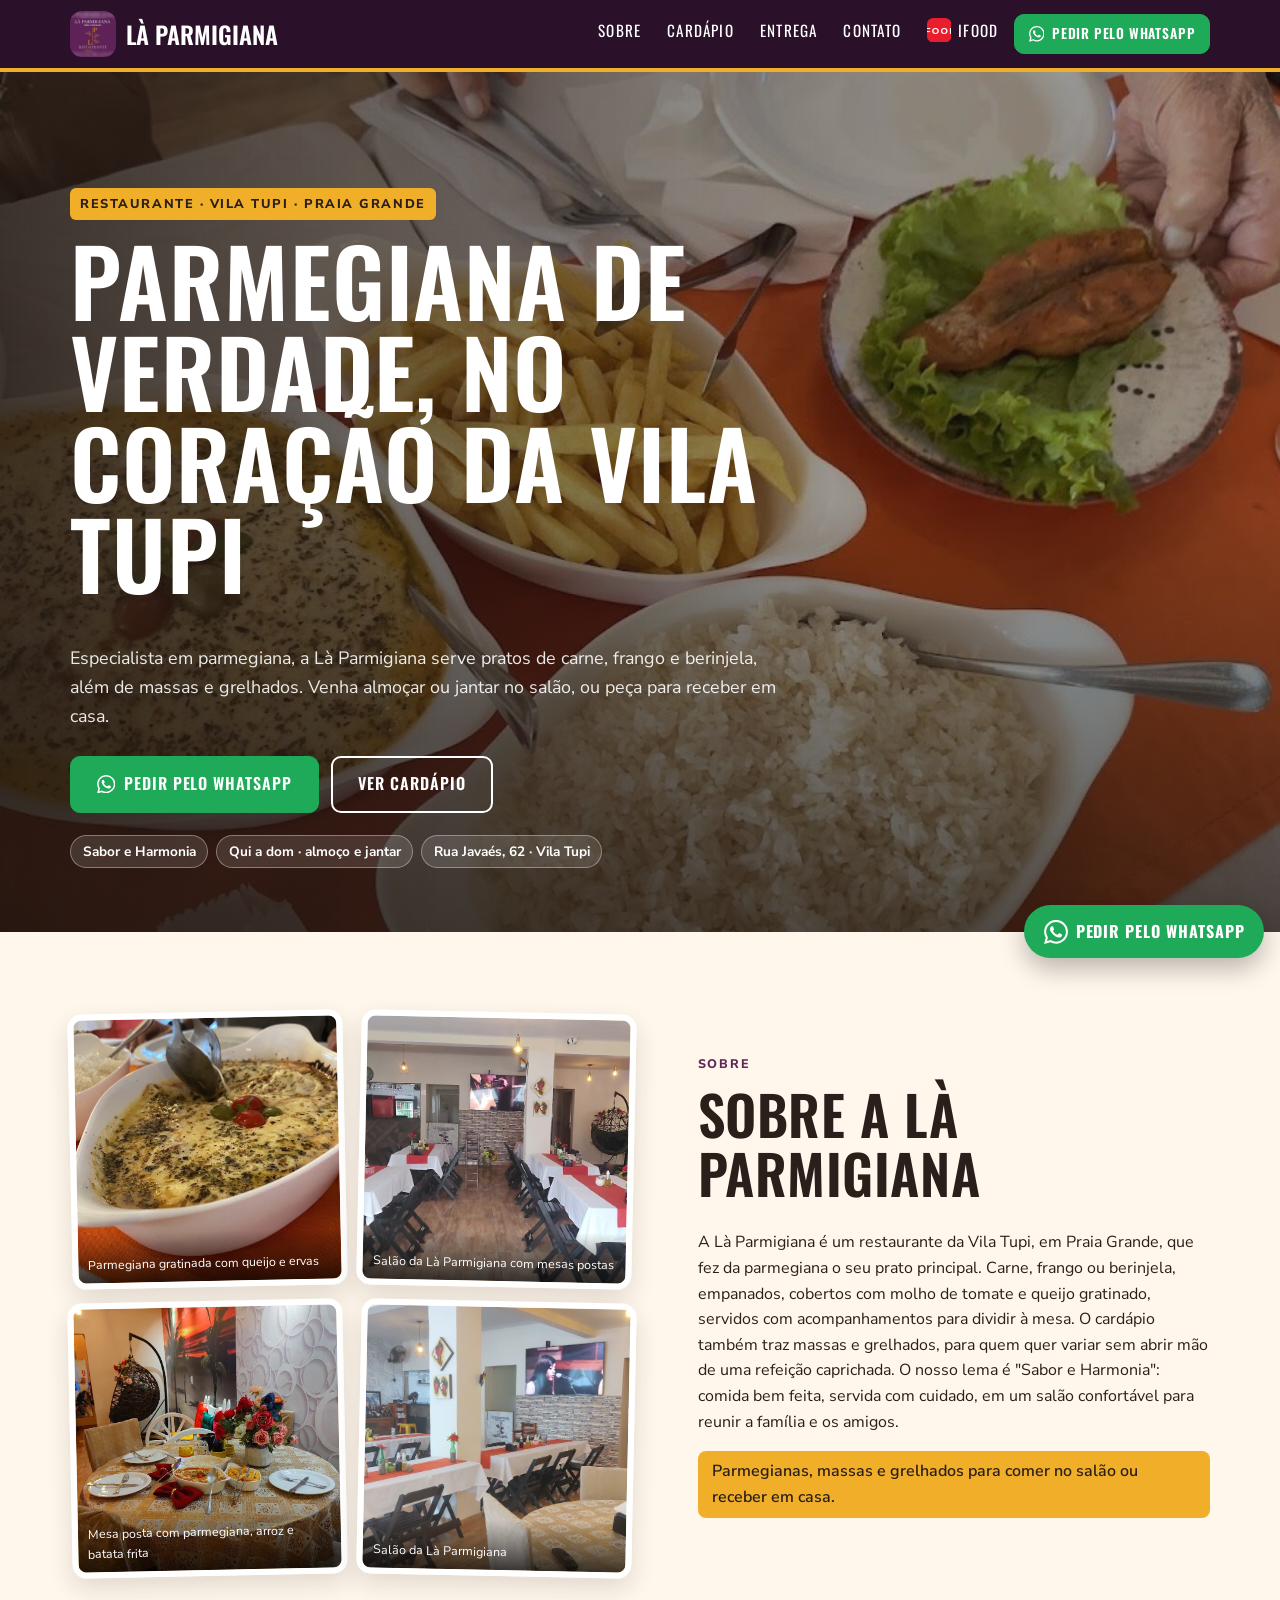
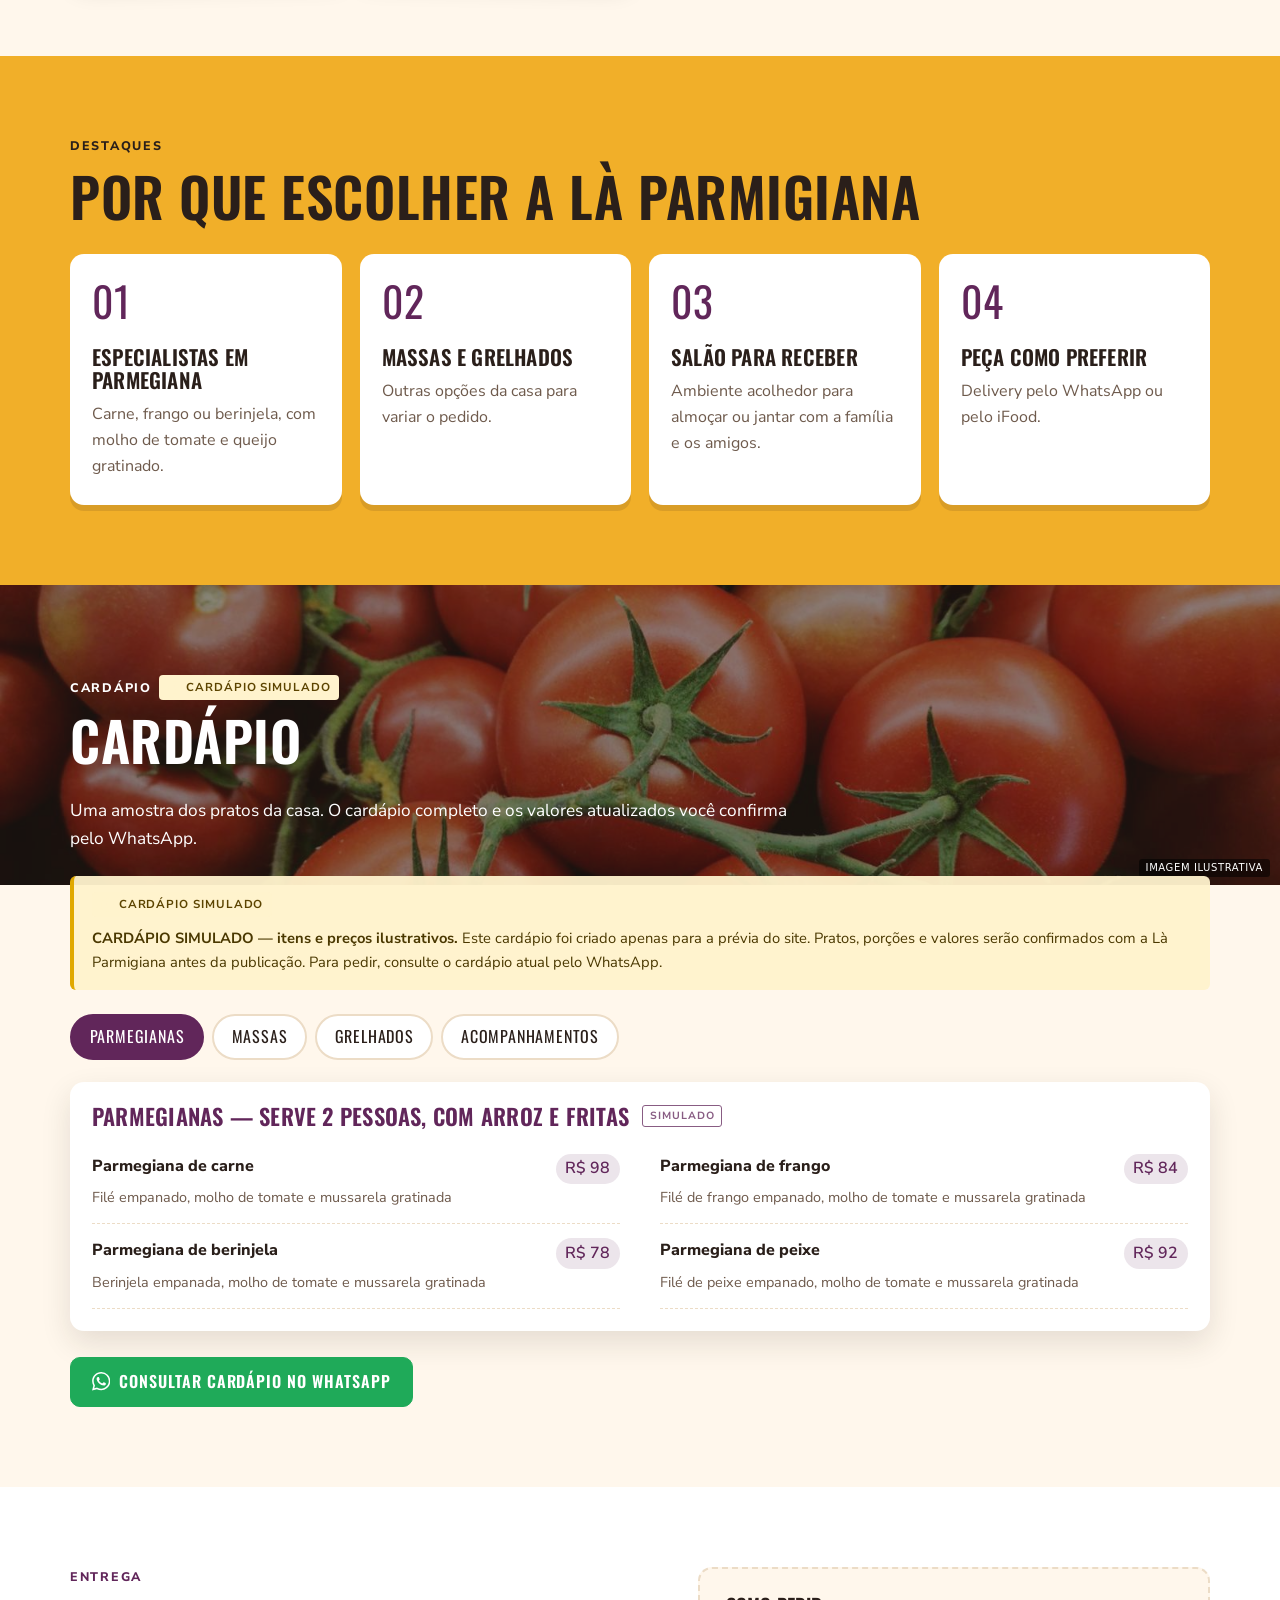
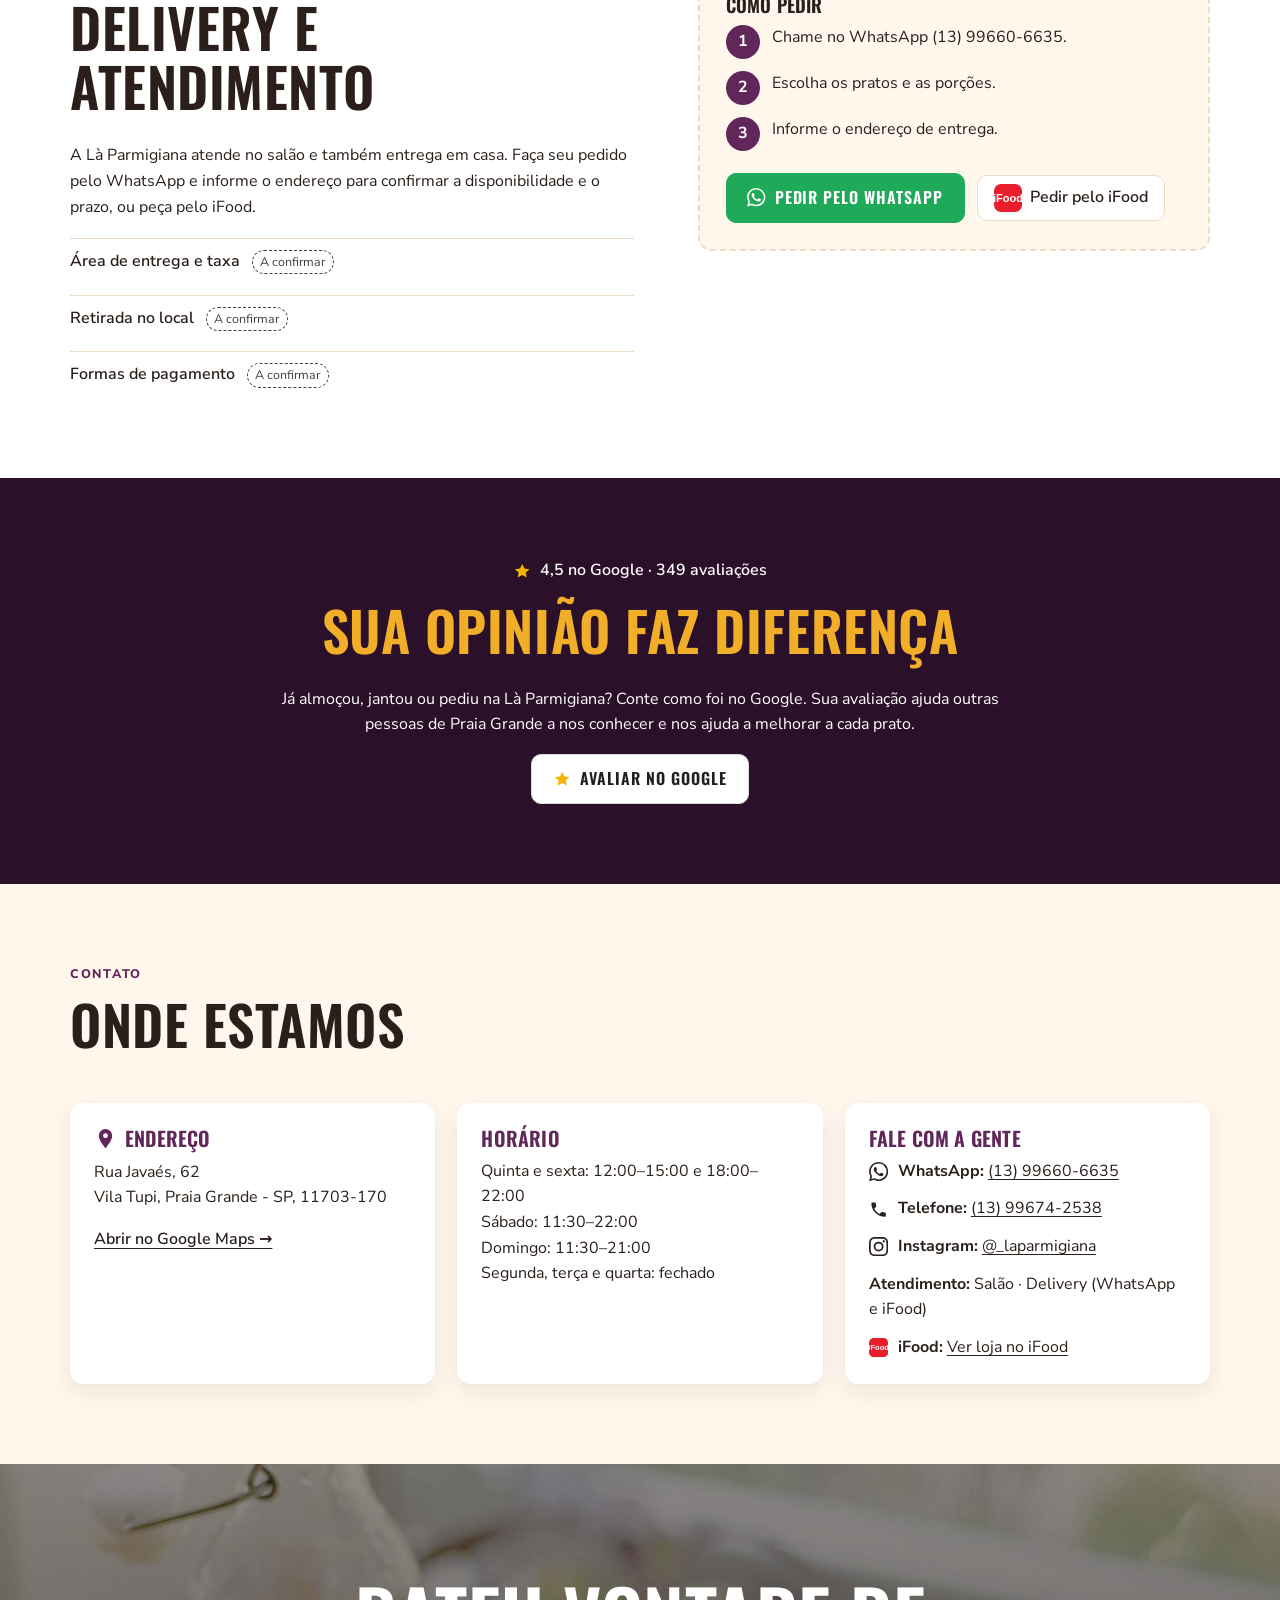
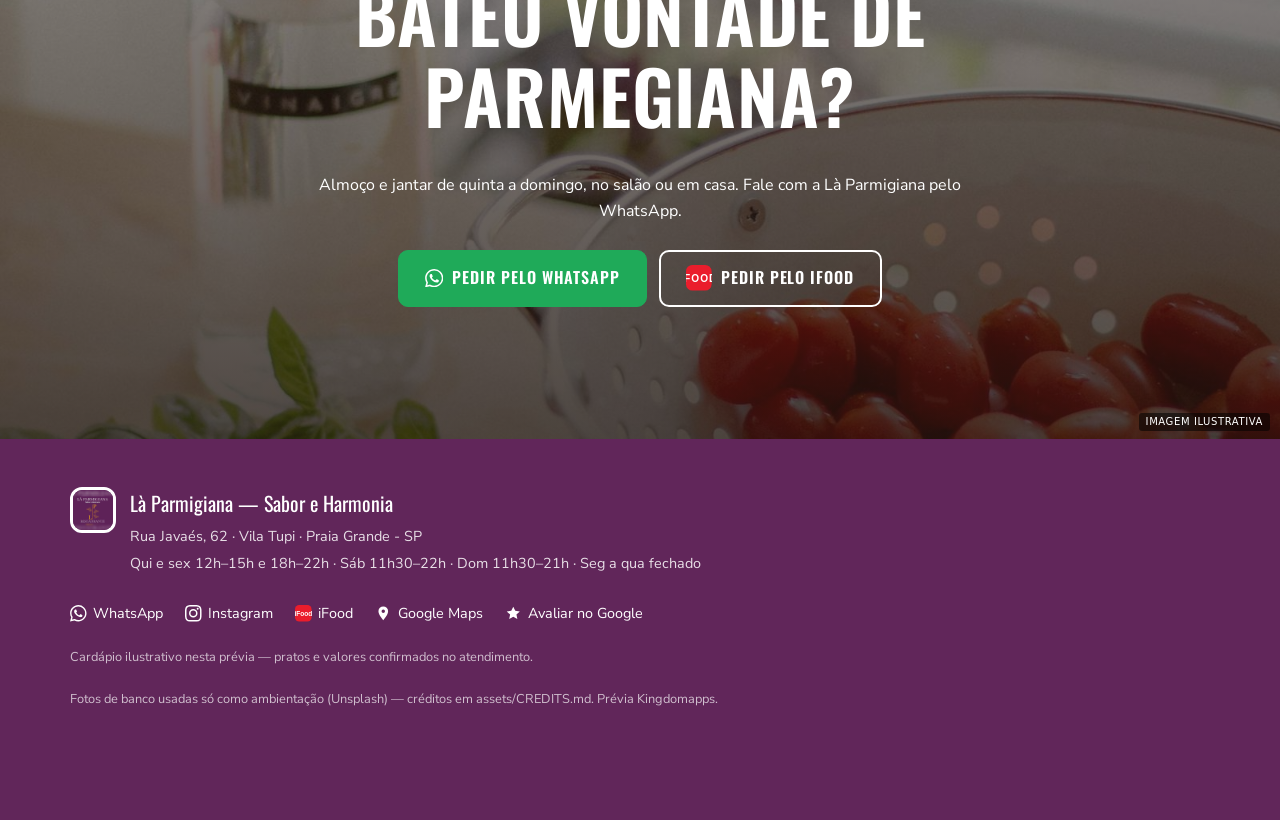
==== v2/index.html @ 7c885aa9 "publish: Là Parmigiana — base institucional + 2 skins (copy.md)" ====
<!DOCTYPE html>
<html lang="pt-BR">
<head>
<meta charset="UTF-8" />
<meta name="viewport" content="width=device-width, initial-scale=1" />
<meta name="robots" content="noindex, nofollow" />
<title>Là Parmigiana | Restaurante de parmegiana na Vila Tupi, Praia Grande</title>
<meta name="description" content="Parmegiana de carne, frango e berinjela, massas e grelhados na Vila Tupi, Praia Grande - SP. Almoço e jantar de quinta a domingo. Peça pelo WhatsApp ou pelo iFood." />
<meta name="theme-color" content="#2a1028" />
<link rel="preconnect" href="https://fonts.googleapis.com" />
<link rel="preconnect" href="https://fonts.gstatic.com" crossorigin />
<link rel="stylesheet" href="https://fonts.googleapis.com/css2?family=Oswald:wght@500;600;700&family=Nunito+Sans:wght@400;600;700&display=swap" />
<link rel="stylesheet" href="../assets/base.css" />
<link rel="stylesheet" href="../assets/skin-c.css" />
<style>:root{--brand:#61265a;--brand2:#f1af29;--brand-ink:#2a1028}</style>
</head>
<body class="skin-c" data-hours='{"0": [[11.5, 21]], "1": [], "2": [], "3": [], "4": [[12, 15], [18, 22]], "5": [[12, 15], [18, 22]], "6": [[11.5, 22]]}' data-hours-unknown='[]'>
<!-- Kingdomapps · base institucional única · skin C (Trattoria calorosa) · copy: copy.md -->
<a class="skip" href="#conteudo">Pular para o conteúdo</a>
<header class="site-header" id="header">
  <div class="wrap header-inner">
    <a class="brand" href="#topo" aria-label="Là Parmigiana — início"><img class="brand-logo" src="../assets/img/logo.jpg" width="400" height="400" alt="Logotipo Là Parmigiana — Sabor e Harmonia — Restaurante" /><span class="brand-word">Là Parmigiana</span></a>
    <nav class="site-nav" id="site-nav" aria-label="Principal">
      <ul><li><a href="#sobre">Sobre</a></li><li><a href="#cardapio">Cardápio</a></li><li><a href="#entrega">Entrega</a></li><li><a href="#contato">Contato</a></li><li class="nav-ifood"><a href="https://www.ifood.com.br/delivery/praia-grande-sp/pizzas-la-parmigiana-tupi/13f870c8-bf03-4b80-8f69-2a6ee571658e" target="_blank" rel="noopener"><svg viewBox="0 0 24 24" aria-hidden="true" focusable="false"><rect width="24" height="24" rx="6" fill="#ea1d2c"/><text x="12" y="15.6" text-anchor="middle" font-family="Arial,Helvetica,sans-serif" font-weight="700" font-size="9.5" fill="#fff">iFood</text></svg><span>iFood</span></a></li></ul>
    </nav>
    <a class="btn btn-wa btn-sm header-cta" href="https://wa.me/5513996606635?text=Ol%C3%A1%21%20Vim%20pelo%20site%20e%20gostaria%20de%20fazer%20um%20pedido." target="_blank" rel="noopener"><svg viewBox="0 0 24 24" aria-hidden="true" focusable="false"><path fill="currentColor" d="M17.47 14.38c-.3-.15-1.76-.87-2.03-.97-.27-.1-.47-.15-.67.15-.2.3-.77.97-.94 1.16-.17.2-.35.22-.64.07-.3-.15-1.26-.46-2.39-1.47-.88-.79-1.48-1.76-1.65-2.06-.17-.3-.02-.46.13-.6.13-.14.3-.35.45-.52.15-.17.2-.3.3-.5.1-.2.05-.37-.03-.52-.07-.15-.67-1.61-.92-2.2-.24-.58-.49-.5-.67-.51h-.57c-.2 0-.52.07-.8.37-.27.3-1.04 1.02-1.04 2.48s1.07 2.88 1.21 3.07c.15.2 2.1 3.2 5.08 4.49.71.31 1.26.49 1.7.63.71.22 1.36.19 1.87.12.57-.09 1.76-.72 2-1.41.25-.7.25-1.29.18-1.41-.08-.13-.27-.2-.57-.35zM12.05 21.78a9.87 9.87 0 0 1-5.03-1.38l-.36-.21-3.74.98 1-3.65-.24-.37a9.86 9.86 0 0 1-1.51-5.26c0-5.45 4.44-9.88 9.89-9.88 2.64 0 5.12 1.03 6.99 2.9a9.83 9.83 0 0 1 2.89 6.99c0 5.45-4.44 9.88-9.89 9.88zm8.41-18.3A11.82 11.82 0 0 0 12.05 0C5.5 0 .16 5.34.16 11.89c0 2.1.55 4.14 1.59 5.95L.06 24l6.3-1.65a11.88 11.88 0 0 0 5.69 1.45c6.55 0 11.89-5.34 11.89-11.89 0-3.18-1.24-6.17-3.48-8.41z"/></svg><span>Pedir pelo WhatsApp</span></a>
    <button class="nav-toggle" type="button" aria-expanded="false" aria-controls="site-nav"><span class="sr-only">Abrir menu</span><span class="bars" aria-hidden="true"></span></button>
  </div>
</header>
<main id="conteudo">
<section class="hero" id="topo" aria-labelledby="hero-title">
  <figure class="hero-media"><img src="../assets/img/fotos-foto-3.jpg" width="1200" height="675" alt="Parmegiana gratinada servida com arroz, fritas e peixe grelhado" fetchpriority="high" /></figure>
  <div class="wrap hero-inner">
    <div class="hero-copy">
      <p class="eyebrow">Restaurante · Vila Tupi · Praia Grande</p>
      <h1 id="hero-title">Parmegiana de verdade, no coração da Vila Tupi</h1>
      <p class="lead">Especialista em parmegiana, a Là Parmigiana serve pratos de carne, frango e berinjela, além de massas e grelhados. Venha almoçar ou jantar no salão, ou peça para receber em casa.</p>
      <p class="open-badge" data-open-badge hidden></p>
      <div class="hero-ctas">
        <a class="btn btn-wa btn-lg" href="https://wa.me/5513996606635?text=Ol%C3%A1%21%20Vim%20pelo%20site%20e%20gostaria%20de%20fazer%20um%20pedido." target="_blank" rel="noopener"><svg viewBox="0 0 24 24" aria-hidden="true" focusable="false"><path fill="currentColor" d="M17.47 14.38c-.3-.15-1.76-.87-2.03-.97-.27-.1-.47-.15-.67.15-.2.3-.77.97-.94 1.16-.17.2-.35.22-.64.07-.3-.15-1.26-.46-2.39-1.47-.88-.79-1.48-1.76-1.65-2.06-.17-.3-.02-.46.13-.6.13-.14.3-.35.45-.52.15-.17.2-.3.3-.5.1-.2.05-.37-.03-.52-.07-.15-.67-1.61-.92-2.2-.24-.58-.49-.5-.67-.51h-.57c-.2 0-.52.07-.8.37-.27.3-1.04 1.02-1.04 2.48s1.07 2.88 1.21 3.07c.15.2 2.1 3.2 5.08 4.49.71.31 1.26.49 1.7.63.71.22 1.36.19 1.87.12.57-.09 1.76-.72 2-1.41.25-.7.25-1.29.18-1.41-.08-.13-.27-.2-.57-.35zM12.05 21.78a9.87 9.87 0 0 1-5.03-1.38l-.36-.21-3.74.98 1-3.65-.24-.37a9.86 9.86 0 0 1-1.51-5.26c0-5.45 4.44-9.88 9.89-9.88 2.64 0 5.12 1.03 6.99 2.9a9.83 9.83 0 0 1 2.89 6.99c0 5.45-4.44 9.88-9.89 9.88zm8.41-18.3A11.82 11.82 0 0 0 12.05 0C5.5 0 .16 5.34.16 11.89c0 2.1.55 4.14 1.59 5.95L.06 24l6.3-1.65a11.88 11.88 0 0 0 5.69 1.45c6.55 0 11.89-5.34 11.89-11.89 0-3.18-1.24-6.17-3.48-8.41z"/></svg><span>Pedir pelo WhatsApp</span></a>
        <a class="btn btn-ghost btn-lg" href="#cardapio">Ver cardápio</a>
      </div>
      <ul class="chips"><li>Sabor e Harmonia</li><li>Qui a dom · almoço e jantar</li><li>Rua Javaés, 62 · Vila Tupi</li></ul>
    </div>
  </div>
</section>
<section class="sec sobre" id="sobre" aria-labelledby="sobre-title">
  <div class="wrap sobre-grid">
    <div class="sobre-copy">
      <p class="kicker">Sobre</p>
      <h2 id="sobre-title">Sobre a Là Parmigiana</h2>
      <p>A Là Parmigiana é um restaurante da Vila Tupi, em Praia Grande, que fez da parmegiana o seu prato principal. Carne, frango ou berinjela, empanados, cobertos com molho de tomate e queijo gratinado, servidos com acompanhamentos para dividir à mesa. O cardápio também traz massas e grelhados, para quem quer variar sem abrir mão de uma refeição caprichada. O nosso lema é &quot;Sabor e Harmonia&quot;: comida bem feita, servida com cuidado, em um salão confortável para reunir a família e os amigos.</p>
      <p class="apoio">Parmegianas, massas e grelhados para comer no salão ou receber em casa.</p>
    </div>
    <div class="gallery" aria-label="Fotos de Là Parmigiana"><figure class="g-item g-1"><img src="../assets/img/fotos-foto-4.jpg" width="900" height="1200" alt="Parmegiana gratinada com queijo e ervas" loading="lazy" decoding="async" /><figcaption>Parmegiana gratinada com queijo e ervas</figcaption></figure><figure class="g-item g-2"><img src="../assets/img/fotos-foto-1.jpg" width="1200" height="675" alt="Salão da Là Parmigiana com mesas postas" loading="lazy" decoding="async" /><figcaption>Salão da Là Parmigiana com mesas postas</figcaption></figure><figure class="g-item g-3"><img src="../assets/img/fotos-foto-2.jpg" width="901" height="1200" alt="Mesa posta com parmegiana, arroz e batata frita" loading="lazy" decoding="async" /><figcaption>Mesa posta com parmegiana, arroz e batata frita</figcaption></figure><figure class="g-item g-4"><img src="../assets/img/fotos-foto-5.jpg" width="1200" height="675" alt="Salão da Là Parmigiana" loading="lazy" decoding="async" /><figcaption>Salão da Là Parmigiana</figcaption></figure></div>
  </div>
</section>
<section class="sec destaques" id="destaques" aria-labelledby="dest-title">
  <div class="wrap">
    <p class="kicker">Destaques</p>
    <h2 id="dest-title">Por que escolher a Là Parmigiana</h2>
    <ul class="feats"><li class="feat"><span class="feat-n" aria-hidden="true">01</span><h3>Especialistas em parmegiana</h3><p>Carne, frango ou berinjela, com molho de tomate e queijo gratinado.</p></li><li class="feat"><span class="feat-n" aria-hidden="true">02</span><h3>Massas e grelhados</h3><p>Outras opções da casa para variar o pedido.</p></li><li class="feat"><span class="feat-n" aria-hidden="true">03</span><h3>Salão para receber</h3><p>Ambiente acolhedor para almoçar ou jantar com a família e os amigos.</p></li><li class="feat"><span class="feat-n" aria-hidden="true">04</span><h3>Peça como preferir</h3><p>Delivery pelo WhatsApp ou pelo iFood.</p></li></ul>
  </div>
</section>
<section class="sec cardapio" id="cardapio" aria-labelledby="menu-title">
  <div class="amb amb-menu" style="--amb:url('../assets/img/ambiente-tomatoes-wood.jpg')" aria-hidden="true"><span class="amb-tag">Imagem ilustrativa</span></div>
  <div class="wrap">
    <div class="menu-head">
      <p class="kicker">Cardápio <span class="sim-badge">Cardápio simulado</span></p>
      <h2 id="menu-title">Cardápio</h2>
      <p class="lead">Uma amostra dos pratos da casa. O cardápio completo e os valores atualizados você confirma pelo WhatsApp.</p>
    </div>
    <div class="sim-notice" role="note"><span class="sim-badge">Cardápio simulado</span><p><strong>CARDÁPIO SIMULADO — itens e preços ilustrativos.</strong> Este cardápio foi criado apenas para a prévia do site. Pratos, porções e valores serão confirmados com a Là Parmigiana antes da publicação. Para pedir, consulte o cardápio atual pelo WhatsApp.</p></div>
    <div class="menu-tabs" role="tablist" aria-label="Categorias do cardápio"><button type="button" role="tab" id="tab-0" aria-controls="menu-0" aria-selected="true">Parmegianas</button><button type="button" role="tab" id="tab-1" aria-controls="menu-1" aria-selected="false" tabindex="-1">Massas</button><button type="button" role="tab" id="tab-2" aria-controls="menu-2" aria-selected="false" tabindex="-1">Grelhados</button><button type="button" role="tab" id="tab-3" aria-controls="menu-3" aria-selected="false" tabindex="-1">Acompanhamentos</button></div>
    <div class="menu-panel" role="tabpanel" id="menu-0" aria-labelledby="tab-0" tabindex="0"><h3 class="menu-cat">Parmegianas — serve 2 pessoas, com arroz e fritas <span class="sim-tag">Simulado</span></h3><ul class="menu-list"><li class="mi"><span class="mi-name">Parmegiana de carne</span><span class="mi-desc">Filé empanado, molho de tomate e mussarela gratinada</span><span class="mi-price">R$ 98</span></li><li class="mi"><span class="mi-name">Parmegiana de frango</span><span class="mi-desc">Filé de frango empanado, molho de tomate e mussarela gratinada</span><span class="mi-price">R$ 84</span></li><li class="mi"><span class="mi-name">Parmegiana de berinjela</span><span class="mi-desc">Berinjela empanada, molho de tomate e mussarela gratinada</span><span class="mi-price">R$ 78</span></li><li class="mi"><span class="mi-name">Parmegiana de peixe</span><span class="mi-desc">Filé de peixe empanado, molho de tomate e mussarela gratinada</span><span class="mi-price">R$ 92</span></li></ul></div><div class="menu-panel" role="tabpanel" id="menu-1" aria-labelledby="tab-1" tabindex="0" hidden><h3 class="menu-cat">Massas <span class="sim-tag">Simulado</span></h3><ul class="menu-list"><li class="mi"><span class="mi-name">Espaguete ao sugo</span><span class="mi-desc">Molho de tomate artesanal e manjericão</span><span class="mi-price">R$ 42</span></li><li class="mi"><span class="mi-name">Fettuccine à bolonhesa</span><span class="mi-desc">Molho de carne moída e tomate</span><span class="mi-price">R$ 48</span></li><li class="mi"><span class="mi-name">Talharim ao molho branco</span><span class="mi-desc">Molho branco cremoso e parmesão</span><span class="mi-price">R$ 46</span></li></ul></div><div class="menu-panel" role="tabpanel" id="menu-2" aria-labelledby="tab-2" tabindex="0" hidden><h3 class="menu-cat">Grelhados — com arroz e fritas <span class="sim-tag">Simulado</span></h3><ul class="menu-list"><li class="mi"><span class="mi-name">Filé de frango grelhado</span><span class="mi-desc">Filé de frango temperado na chapa</span><span class="mi-price">R$ 45</span></li><li class="mi"><span class="mi-name">Bife grelhado</span><span class="mi-desc">Corte bovino grelhado, acebolado opcional</span><span class="mi-price">R$ 58</span></li><li class="mi"><span class="mi-name">Salmão grelhado</span><span class="mi-desc">Posta de salmão grelhada com salada</span><span class="mi-price">R$ 72</span></li></ul></div><div class="menu-panel" role="tabpanel" id="menu-3" aria-labelledby="tab-3" tabindex="0" hidden><h3 class="menu-cat">Acompanhamentos <span class="sim-tag">Simulado</span></h3><ul class="menu-list"><li class="mi"><span class="mi-name">Arroz branco</span><span class="mi-price">R$ 12</span></li><li class="mi"><span class="mi-name">Batata frita</span><span class="mi-price">R$ 22</span></li><li class="mi"><span class="mi-name">Salada verde</span><span class="mi-price">R$ 16</span></li></ul></div>
    <div class="menu-cta"><a class="btn btn-wa" href="https://wa.me/5513996606635?text=Ol%C3%A1%21%20Vim%20pelo%20site%20e%20gostaria%20de%20fazer%20um%20pedido." target="_blank" rel="noopener"><svg viewBox="0 0 24 24" aria-hidden="true" focusable="false"><path fill="currentColor" d="M17.47 14.38c-.3-.15-1.76-.87-2.03-.97-.27-.1-.47-.15-.67.15-.2.3-.77.97-.94 1.16-.17.2-.35.22-.64.07-.3-.15-1.26-.46-2.39-1.47-.88-.79-1.48-1.76-1.65-2.06-.17-.3-.02-.46.13-.6.13-.14.3-.35.45-.52.15-.17.2-.3.3-.5.1-.2.05-.37-.03-.52-.07-.15-.67-1.61-.92-2.2-.24-.58-.49-.5-.67-.51h-.57c-.2 0-.52.07-.8.37-.27.3-1.04 1.02-1.04 2.48s1.07 2.88 1.21 3.07c.15.2 2.1 3.2 5.08 4.49.71.31 1.26.49 1.7.63.71.22 1.36.19 1.87.12.57-.09 1.76-.72 2-1.41.25-.7.25-1.29.18-1.41-.08-.13-.27-.2-.57-.35zM12.05 21.78a9.87 9.87 0 0 1-5.03-1.38l-.36-.21-3.74.98 1-3.65-.24-.37a9.86 9.86 0 0 1-1.51-5.26c0-5.45 4.44-9.88 9.89-9.88 2.64 0 5.12 1.03 6.99 2.9a9.83 9.83 0 0 1 2.89 6.99c0 5.45-4.44 9.88-9.89 9.88zm8.41-18.3A11.82 11.82 0 0 0 12.05 0C5.5 0 .16 5.34.16 11.89c0 2.1.55 4.14 1.59 5.95L.06 24l6.3-1.65a11.88 11.88 0 0 0 5.69 1.45c6.55 0 11.89-5.34 11.89-11.89 0-3.18-1.24-6.17-3.48-8.41z"/></svg><span>Consultar cardápio no WhatsApp</span></a></div>
  </div>
</section>
<section class="sec entrega" id="entrega" aria-labelledby="ent-title">
  <div class="wrap entrega-grid">
    <div>
      <p class="kicker">Entrega</p>
      <h2 id="ent-title">Delivery e atendimento</h2>
      <p>A Là Parmigiana atende no salão e também entrega em casa. Faça seu pedido pelo WhatsApp e informe o endereço para confirmar a disponibilidade e o prazo, ou peça pelo iFood.</p>
      <dl class="kv"><div><dt>Área de entrega e taxa</dt><dd><span class="tbc">A confirmar</span></dd></div><div><dt>Retirada no local</dt><dd><span class="tbc">A confirmar</span></dd></div><div><dt>Formas de pagamento</dt><dd><span class="tbc">A confirmar</span></dd></div></dl>
    </div>
    <div class="steps-box">
      <h3>Como pedir</h3><ol class="steps"><li>Chame no WhatsApp (13) 99660-6635.</li><li>Escolha os pratos e as porções.</li><li>Informe o endereço de entrega.</li></ol>
      <div class="order-links"><a class="btn btn-wa" href="https://wa.me/5513996606635?text=Ol%C3%A1%21%20Vim%20pelo%20site%20e%20gostaria%20de%20fazer%20um%20pedido." target="_blank" rel="noopener"><svg viewBox="0 0 24 24" aria-hidden="true" focusable="false"><path fill="currentColor" d="M17.47 14.38c-.3-.15-1.76-.87-2.03-.97-.27-.1-.47-.15-.67.15-.2.3-.77.97-.94 1.16-.17.2-.35.22-.64.07-.3-.15-1.26-.46-2.39-1.47-.88-.79-1.48-1.76-1.65-2.06-.17-.3-.02-.46.13-.6.13-.14.3-.35.45-.52.15-.17.2-.3.3-.5.1-.2.05-.37-.03-.52-.07-.15-.67-1.61-.92-2.2-.24-.58-.49-.5-.67-.51h-.57c-.2 0-.52.07-.8.37-.27.3-1.04 1.02-1.04 2.48s1.07 2.88 1.21 3.07c.15.2 2.1 3.2 5.08 4.49.71.31 1.26.49 1.7.63.71.22 1.36.19 1.87.12.57-.09 1.76-.72 2-1.41.25-.7.25-1.29.18-1.41-.08-.13-.27-.2-.57-.35zM12.05 21.78a9.87 9.87 0 0 1-5.03-1.38l-.36-.21-3.74.98 1-3.65-.24-.37a9.86 9.86 0 0 1-1.51-5.26c0-5.45 4.44-9.88 9.89-9.88 2.64 0 5.12 1.03 6.99 2.9a9.83 9.83 0 0 1 2.89 6.99c0 5.45-4.44 9.88-9.89 9.88zm8.41-18.3A11.82 11.82 0 0 0 12.05 0C5.5 0 .16 5.34.16 11.89c0 2.1.55 4.14 1.59 5.95L.06 24l6.3-1.65a11.88 11.88 0 0 0 5.69 1.45c6.55 0 11.89-5.34 11.89-11.89 0-3.18-1.24-6.17-3.48-8.41z"/></svg><span>Pedir pelo WhatsApp</span></a><a class="app-link app-ifood" href="https://www.ifood.com.br/delivery/praia-grande-sp/pizzas-la-parmigiana-tupi/13f870c8-bf03-4b80-8f69-2a6ee571658e" target="_blank" rel="noopener"><svg viewBox="0 0 24 24" aria-hidden="true" focusable="false"><rect width="24" height="24" rx="6" fill="#ea1d2c"/><text x="12" y="15.6" text-anchor="middle" font-family="Arial,Helvetica,sans-serif" font-weight="700" font-size="9.5" fill="#fff">iFood</text></svg><span>Pedir pelo iFood</span></a></div>
    </div>
  </div>
</section>
<section class="sec avaliar review-band" id="avaliar" aria-labelledby="av-title">
  <div class="wrap avaliar-inner">
    <p class="selo"><svg viewBox="0 0 24 24" aria-hidden="true" focusable="false"><path fill="currentColor" d="M12 2.5l2.9 6 6.6.8-4.9 4.5 1.3 6.5L12 17.1l-5.9 3.2 1.3-6.5L2.5 9.3l6.6-.8z"/></svg><span>4,5 no Google · 349 avaliações</span></p>
    <h2 id="av-title">Sua opinião faz diferença</h2>
    <p>Já almoçou, jantou ou pediu na Là Parmigiana? Conte como foi no Google. Sua avaliação ajuda outras pessoas de Praia Grande a nos conhecer e nos ajuda a melhorar a cada prato.</p>
    <a class="btn btn-review" href="https://search.google.com/local/writereview?placeid=ChIJm2C9VnYfzpQR0P9cVbOLByU" target="_blank" rel="noopener"><svg viewBox="0 0 24 24" aria-hidden="true" focusable="false"><path fill="currentColor" d="M12 2.5l2.9 6 6.6.8-4.9 4.5 1.3 6.5L12 17.1l-5.9 3.2 1.3-6.5L2.5 9.3l6.6-.8z"/></svg><span>Avaliar no Google</span></a>
  </div>
</section>
<section class="sec contato" id="contato" aria-labelledby="ct-title">
  <div class="wrap contato-grid">
    <div class="ct-head">
      <p class="kicker">Contato</p>
      <h2 id="ct-title">Onde estamos</h2>
      
    </div>
    <div class="ct-card">
      <h3><svg viewBox="0 0 24 24" aria-hidden="true" focusable="false"><path fill="currentColor" d="M12 2a7 7 0 0 0-7 7c0 5.25 7 13 7 13s7-7.75 7-13a7 7 0 0 0-7-7zm0 9.5a2.5 2.5 0 1 1 0-5 2.5 2.5 0 0 1 0 5z"/></svg><span>Endereço</span></h3>
      <p>Rua Javaés, 62<br />Vila Tupi, Praia Grande - SP, 11703-170</p>
      <a class="text-link" href="https://www.google.com/maps/place/L%C3%A0+parmigiana/@-24.0190742,-46.4545942,17z/data=!4m7!3m6!1s0x94ce1f7656bd609b:0x25078bb3555cffd0!8m2!3d-24.0190742!4d-46.4545942!10e1!16s%2Fg%2F11pzk0gtj1?hl=pt-BR" target="_blank" rel="noopener">Abrir no Google Maps →</a>
    </div>
    <div class="ct-card">
      <h3>Horário</h3>
      <p>Quinta e sexta: 12:00–15:00 e 18:00–22:00<br />Sábado: 11:30–22:00<br />Domingo: 11:30–21:00<br />Segunda, terça e quarta: fechado</p>
      <p class="open-badge" data-open-badge hidden></p>
    </div>
    <div class="ct-card">
      <h3>Fale com a gente</h3>
      <ul class="ct-list"><li><svg viewBox="0 0 24 24" aria-hidden="true" focusable="false"><path fill="currentColor" d="M17.47 14.38c-.3-.15-1.76-.87-2.03-.97-.27-.1-.47-.15-.67.15-.2.3-.77.97-.94 1.16-.17.2-.35.22-.64.07-.3-.15-1.26-.46-2.39-1.47-.88-.79-1.48-1.76-1.65-2.06-.17-.3-.02-.46.13-.6.13-.14.3-.35.45-.52.15-.17.2-.3.3-.5.1-.2.05-.37-.03-.52-.07-.15-.67-1.61-.92-2.2-.24-.58-.49-.5-.67-.51h-.57c-.2 0-.52.07-.8.37-.27.3-1.04 1.02-1.04 2.48s1.07 2.88 1.21 3.07c.15.2 2.1 3.2 5.08 4.49.71.31 1.26.49 1.7.63.71.22 1.36.19 1.87.12.57-.09 1.76-.72 2-1.41.25-.7.25-1.29.18-1.41-.08-.13-.27-.2-.57-.35zM12.05 21.78a9.87 9.87 0 0 1-5.03-1.38l-.36-.21-3.74.98 1-3.65-.24-.37a9.86 9.86 0 0 1-1.51-5.26c0-5.45 4.44-9.88 9.89-9.88 2.64 0 5.12 1.03 6.99 2.9a9.83 9.83 0 0 1 2.89 6.99c0 5.45-4.44 9.88-9.89 9.88zm8.41-18.3A11.82 11.82 0 0 0 12.05 0C5.5 0 .16 5.34.16 11.89c0 2.1.55 4.14 1.59 5.95L.06 24l6.3-1.65a11.88 11.88 0 0 0 5.69 1.45c6.55 0 11.89-5.34 11.89-11.89 0-3.18-1.24-6.17-3.48-8.41z"/></svg><span><strong>WhatsApp:</strong> <a href="https://wa.me/5513996606635?text=Ol%C3%A1%21%20Vim%20pelo%20site%20e%20gostaria%20de%20fazer%20um%20pedido." target="_blank" rel="noopener">(13) 99660-6635</a></span></li><li><svg viewBox="0 0 24 24" aria-hidden="true" focusable="false"><path fill="currentColor" d="M6.6 10.8a15.1 15.1 0 0 0 6.6 6.6l2.2-2.2a1 1 0 0 1 1-.25 11.4 11.4 0 0 0 3.6.57 1 1 0 0 1 1 1V20a1 1 0 0 1-1 1A17 17 0 0 1 3 4a1 1 0 0 1 1-1h3.5a1 1 0 0 1 1 1c0 1.25.2 2.45.57 3.57a1 1 0 0 1-.25 1z"/></svg><span><strong>Telefone:</strong> <a href="tel:+5513996742538">(13) 99674-2538</a></span></li><li><svg viewBox="0 0 24 24" aria-hidden="true" focusable="false"><path fill="currentColor" d="M12 2.2c3.2 0 3.58.01 4.85.07 3.25.15 4.77 1.69 4.92 4.92.06 1.27.07 1.65.07 4.85s-.01 3.58-.07 4.85c-.15 3.23-1.66 4.77-4.92 4.92-1.27.06-1.65.07-4.85.07s-3.58-.01-4.85-.07c-3.26-.15-4.77-1.7-4.92-4.92C2.17 15.58 2.16 15.2 2.16 12s.01-3.58.07-4.85C2.38 3.92 3.9 2.38 7.15 2.23 8.42 2.17 8.8 2.16 12 2.16zM12 0C8.74 0 8.33.01 7.05.07 2.7.27.27 2.69.07 7.05.01 8.33 0 8.74 0 12s.01 3.67.07 4.95c.2 4.36 2.62 6.78 6.98 6.98C8.33 23.99 8.74 24 12 24s3.67-.01 4.95-.07c4.35-.2 6.78-2.62 6.98-6.98.06-1.28.07-1.69.07-4.95s-.01-3.67-.07-4.95c-.2-4.35-2.62-6.78-6.98-6.98C15.67.01 15.26 0 12 0zm0 5.84a6.16 6.16 0 1 0 0 12.32 6.16 6.16 0 0 0 0-12.32zM12 16a4 4 0 1 1 0-8 4 4 0 0 1 0 8zm6.4-11.85a1.44 1.44 0 1 0 0 2.88 1.44 1.44 0 0 0 0-2.88z"/></svg><span><strong>Instagram:</strong> <a href="https://instagram.com/_laparmigiana" target="_blank" rel="noopener">@_laparmigiana</a></span></li><li class="atend"><span><strong>Atendimento:</strong> Salão · Delivery (WhatsApp e iFood)</span></li><li><svg viewBox="0 0 24 24" aria-hidden="true" focusable="false"><rect width="24" height="24" rx="6" fill="#ea1d2c"/><text x="12" y="15.6" text-anchor="middle" font-family="Arial,Helvetica,sans-serif" font-weight="700" font-size="9.5" fill="#fff">iFood</text></svg><span><strong>iFood:</strong> <a href="https://www.ifood.com.br/delivery/praia-grande-sp/pizzas-la-parmigiana-tupi/13f870c8-bf03-4b80-8f69-2a6ee571658e" target="_blank" rel="noopener">Ver loja no iFood</a></span></li></ul>
    </div>
  </div>
</section>
<section class="sec cta-final cta-band" id="cta-final" aria-labelledby="cta-title">
  <div class="amb amb-cta" style="--amb:url('../assets/img/ambiente-tomatoes-strainer.jpg')" aria-hidden="true"><span class="amb-tag">Imagem ilustrativa</span></div>
  <div class="wrap cta-inner">
    <h2 id="cta-title">Bateu vontade de parmegiana?</h2>
    <p>Almoço e jantar de quinta a domingo, no salão ou em casa. Fale com a Là Parmigiana pelo WhatsApp.</p>
    <div class="hero-ctas"><a class="btn btn-wa btn-lg" href="https://wa.me/5513996606635?text=Ol%C3%A1%21%20Vim%20pelo%20site%20e%20gostaria%20de%20fazer%20um%20pedido." target="_blank" rel="noopener"><svg viewBox="0 0 24 24" aria-hidden="true" focusable="false"><path fill="currentColor" d="M17.47 14.38c-.3-.15-1.76-.87-2.03-.97-.27-.1-.47-.15-.67.15-.2.3-.77.97-.94 1.16-.17.2-.35.22-.64.07-.3-.15-1.26-.46-2.39-1.47-.88-.79-1.48-1.76-1.65-2.06-.17-.3-.02-.46.13-.6.13-.14.3-.35.45-.52.15-.17.2-.3.3-.5.1-.2.05-.37-.03-.52-.07-.15-.67-1.61-.92-2.2-.24-.58-.49-.5-.67-.51h-.57c-.2 0-.52.07-.8.37-.27.3-1.04 1.02-1.04 2.48s1.07 2.88 1.21 3.07c.15.2 2.1 3.2 5.08 4.49.71.31 1.26.49 1.7.63.71.22 1.36.19 1.87.12.57-.09 1.76-.72 2-1.41.25-.7.25-1.29.18-1.41-.08-.13-.27-.2-.57-.35zM12.05 21.78a9.87 9.87 0 0 1-5.03-1.38l-.36-.21-3.74.98 1-3.65-.24-.37a9.86 9.86 0 0 1-1.51-5.26c0-5.45 4.44-9.88 9.89-9.88 2.64 0 5.12 1.03 6.99 2.9a9.83 9.83 0 0 1 2.89 6.99c0 5.45-4.44 9.88-9.89 9.88zm8.41-18.3A11.82 11.82 0 0 0 12.05 0C5.5 0 .16 5.34.16 11.89c0 2.1.55 4.14 1.59 5.95L.06 24l6.3-1.65a11.88 11.88 0 0 0 5.69 1.45c6.55 0 11.89-5.34 11.89-11.89 0-3.18-1.24-6.17-3.48-8.41z"/></svg><span>Pedir pelo WhatsApp</span></a><a class="btn btn-ghost btn-lg btn-ifood" href="https://www.ifood.com.br/delivery/praia-grande-sp/pizzas-la-parmigiana-tupi/13f870c8-bf03-4b80-8f69-2a6ee571658e" target="_blank" rel="noopener"><svg viewBox="0 0 24 24" aria-hidden="true" focusable="false"><rect width="24" height="24" rx="6" fill="#ea1d2c"/><text x="12" y="15.6" text-anchor="middle" font-family="Arial,Helvetica,sans-serif" font-weight="700" font-size="9.5" fill="#fff">iFood</text></svg><span>Pedir pelo iFood</span></a></div>
  </div>
</section>
</main>
<footer class="site-footer">
  <div class="wrap footer-inner">
    <div class="f-brand"><img class="brand-logo" src="../assets/img/logo.jpg" width="400" height="400" alt="Logotipo Là Parmigiana — Sabor e Harmonia — Restaurante" /><div><p class="f-name">Là Parmigiana — Sabor e Harmonia</p><p>Rua Javaés, 62 · Vila Tupi · Praia Grande - SP</p><p>Qui e sex 12h–15h e 18h–22h · Sáb 11h30–22h · Dom 11h30–21h · Seg a qua fechado</p></div></div>
    <nav class="f-links" aria-label="Links"><a href="https://wa.me/5513996606635?text=Ol%C3%A1%21%20Vim%20pelo%20site%20e%20gostaria%20de%20fazer%20um%20pedido." target="_blank" rel="noopener"><svg viewBox="0 0 24 24" aria-hidden="true" focusable="false"><path fill="currentColor" d="M17.47 14.38c-.3-.15-1.76-.87-2.03-.97-.27-.1-.47-.15-.67.15-.2.3-.77.97-.94 1.16-.17.2-.35.22-.64.07-.3-.15-1.26-.46-2.39-1.47-.88-.79-1.48-1.76-1.65-2.06-.17-.3-.02-.46.13-.6.13-.14.3-.35.45-.52.15-.17.2-.3.3-.5.1-.2.05-.37-.03-.52-.07-.15-.67-1.61-.92-2.2-.24-.58-.49-.5-.67-.51h-.57c-.2 0-.52.07-.8.37-.27.3-1.04 1.02-1.04 2.48s1.07 2.88 1.21 3.07c.15.2 2.1 3.2 5.08 4.49.71.31 1.26.49 1.7.63.71.22 1.36.19 1.87.12.57-.09 1.76-.72 2-1.41.25-.7.25-1.29.18-1.41-.08-.13-.27-.2-.57-.35zM12.05 21.78a9.87 9.87 0 0 1-5.03-1.38l-.36-.21-3.74.98 1-3.65-.24-.37a9.86 9.86 0 0 1-1.51-5.26c0-5.45 4.44-9.88 9.89-9.88 2.64 0 5.12 1.03 6.99 2.9a9.83 9.83 0 0 1 2.89 6.99c0 5.45-4.44 9.88-9.89 9.88zm8.41-18.3A11.82 11.82 0 0 0 12.05 0C5.5 0 .16 5.34.16 11.89c0 2.1.55 4.14 1.59 5.95L.06 24l6.3-1.65a11.88 11.88 0 0 0 5.69 1.45c6.55 0 11.89-5.34 11.89-11.89 0-3.18-1.24-6.17-3.48-8.41z"/></svg><span>WhatsApp</span></a><a href="https://instagram.com/_laparmigiana" target="_blank" rel="noopener"><svg viewBox="0 0 24 24" aria-hidden="true" focusable="false"><path fill="currentColor" d="M12 2.2c3.2 0 3.58.01 4.85.07 3.25.15 4.77 1.69 4.92 4.92.06 1.27.07 1.65.07 4.85s-.01 3.58-.07 4.85c-.15 3.23-1.66 4.77-4.92 4.92-1.27.06-1.65.07-4.85.07s-3.58-.01-4.85-.07c-3.26-.15-4.77-1.7-4.92-4.92C2.17 15.58 2.16 15.2 2.16 12s.01-3.58.07-4.85C2.38 3.92 3.9 2.38 7.15 2.23 8.42 2.17 8.8 2.16 12 2.16zM12 0C8.74 0 8.33.01 7.05.07 2.7.27.27 2.69.07 7.05.01 8.33 0 8.74 0 12s.01 3.67.07 4.95c.2 4.36 2.62 6.78 6.98 6.98C8.33 23.99 8.74 24 12 24s3.67-.01 4.95-.07c4.35-.2 6.78-2.62 6.98-6.98.06-1.28.07-1.69.07-4.95s-.01-3.67-.07-4.95c-.2-4.35-2.62-6.78-6.98-6.98C15.67.01 15.26 0 12 0zm0 5.84a6.16 6.16 0 1 0 0 12.32 6.16 6.16 0 0 0 0-12.32zM12 16a4 4 0 1 1 0-8 4 4 0 0 1 0 8zm6.4-11.85a1.44 1.44 0 1 0 0 2.88 1.44 1.44 0 0 0 0-2.88z"/></svg><span>Instagram</span></a><a href="https://www.ifood.com.br/delivery/praia-grande-sp/pizzas-la-parmigiana-tupi/13f870c8-bf03-4b80-8f69-2a6ee571658e" target="_blank" rel="noopener"><svg viewBox="0 0 24 24" aria-hidden="true" focusable="false"><rect width="24" height="24" rx="6" fill="#ea1d2c"/><text x="12" y="15.6" text-anchor="middle" font-family="Arial,Helvetica,sans-serif" font-weight="700" font-size="9.5" fill="#fff">iFood</text></svg><span>iFood</span></a><a href="https://www.google.com/maps/place/L%C3%A0+parmigiana/@-24.0190742,-46.4545942,17z/data=!4m7!3m6!1s0x94ce1f7656bd609b:0x25078bb3555cffd0!8m2!3d-24.0190742!4d-46.4545942!10e1!16s%2Fg%2F11pzk0gtj1?hl=pt-BR" target="_blank" rel="noopener"><svg viewBox="0 0 24 24" aria-hidden="true" focusable="false"><path fill="currentColor" d="M12 2a7 7 0 0 0-7 7c0 5.25 7 13 7 13s7-7.75 7-13a7 7 0 0 0-7-7zm0 9.5a2.5 2.5 0 1 1 0-5 2.5 2.5 0 0 1 0 5z"/></svg><span>Google Maps</span></a><a href="https://search.google.com/local/writereview?placeid=ChIJm2C9VnYfzpQR0P9cVbOLByU" target="_blank" rel="noopener"><svg viewBox="0 0 24 24" aria-hidden="true" focusable="false"><path fill="currentColor" d="M12 2.5l2.9 6 6.6.8-4.9 4.5 1.3 6.5L12 17.1l-5.9 3.2 1.3-6.5L2.5 9.3l6.6-.8z"/></svg><span>Avaliar no Google</span></a></nav>
    <p class="f-note">Cardápio ilustrativo nesta prévia — pratos e valores confirmados no atendimento.</p>
    <p class="f-credit">Fotos de banco usadas só como ambientação (Unsplash) — créditos em assets/CREDITS.md. Prévia Kingdomapps.</p>
  </div>
</footer>
<a class="wa-float" href="https://wa.me/5513996606635?text=Ol%C3%A1%21%20Vim%20pelo%20site%20e%20gostaria%20de%20fazer%20um%20pedido." target="_blank" rel="noopener" aria-label="Fazer pedido pelo WhatsApp da Là Parmigiana"><svg viewBox="0 0 24 24" aria-hidden="true" focusable="false"><path fill="currentColor" d="M17.47 14.38c-.3-.15-1.76-.87-2.03-.97-.27-.1-.47-.15-.67.15-.2.3-.77.97-.94 1.16-.17.2-.35.22-.64.07-.3-.15-1.26-.46-2.39-1.47-.88-.79-1.48-1.76-1.65-2.06-.17-.3-.02-.46.13-.6.13-.14.3-.35.45-.52.15-.17.2-.3.3-.5.1-.2.05-.37-.03-.52-.07-.15-.67-1.61-.92-2.2-.24-.58-.49-.5-.67-.51h-.57c-.2 0-.52.07-.8.37-.27.3-1.04 1.02-1.04 2.48s1.07 2.88 1.21 3.07c.15.2 2.1 3.2 5.08 4.49.71.31 1.26.49 1.7.63.71.22 1.36.19 1.87.12.57-.09 1.76-.72 2-1.41.25-.7.25-1.29.18-1.41-.08-.13-.27-.2-.57-.35zM12.05 21.78a9.87 9.87 0 0 1-5.03-1.38l-.36-.21-3.74.98 1-3.65-.24-.37a9.86 9.86 0 0 1-1.51-5.26c0-5.45 4.44-9.88 9.89-9.88 2.64 0 5.12 1.03 6.99 2.9a9.83 9.83 0 0 1 2.89 6.99c0 5.45-4.44 9.88-9.89 9.88zm8.41-18.3A11.82 11.82 0 0 0 12.05 0C5.5 0 .16 5.34.16 11.89c0 2.1.55 4.14 1.59 5.95L.06 24l6.3-1.65a11.88 11.88 0 0 0 5.69 1.45c6.55 0 11.89-5.34 11.89-11.89 0-3.18-1.24-6.17-3.48-8.41z"/></svg><span>Pedir pelo WhatsApp</span></a>
<script src="../assets/site.js" defer></script>
</body>
</html>
---- assets/base.css ----
/* Kingdomapps — base institucional (estrutura e mecânica comuns às 3 skins) */
*,*::before,*::after{box-sizing:border-box}
html{scroll-behavior:smooth;-webkit-text-size-adjust:100%}
body{margin:0;background:var(--bg);color:var(--ink);font-family:var(--font-body);font-size:16px;line-height:1.6;text-rendering:optimizeLegibility}
img{max-width:100%;height:auto;display:block}
a{color:inherit}
h1,h2,h3{font-family:var(--font-display);line-height:1.1;margin:0 0 .5em;font-weight:var(--display-weight,600)}
p{margin:0 0 1em}
ul,ol{margin:0;padding:0}
svg{width:1.15em;height:1.15em;flex:none}
.sr-only{position:absolute;width:1px;height:1px;overflow:hidden;clip:rect(0 0 0 0);white-space:nowrap}
.skip{position:absolute;left:12px;top:-60px;z-index:100;background:var(--ink);color:var(--bg);padding:10px 14px}
.skip:focus{top:12px}
:focus-visible{outline:3px solid var(--focus,var(--brand2));outline-offset:3px}
.wrap{width:100%;max-width:1180px;margin:0 auto;padding:0 20px}
.sec{padding:var(--sec-pad,72px) 0;position:relative}
.kicker{font-size:.78rem;letter-spacing:.18em;text-transform:uppercase;color:var(--muted);margin-bottom:.8em;display:flex;align-items:center;gap:.6em;flex-wrap:wrap}
.lead{font-size:1.08rem;color:var(--muted)}
.tbc{display:inline-block;font-size:.78em;padding:.1em .6em;border:1px dashed currentColor;border-radius:99px;opacity:.85;white-space:nowrap}
.interim-flag{margin:0;padding:8px 20px;background:#fff3cd;color:#5c4400;font:600 13px/1.4 system-ui,sans-serif;text-align:center}
/* botões */
.btn{display:inline-flex;align-items:center;justify-content:center;gap:.55em;min-height:46px;padding:.7em 1.3em;text-decoration:none;font-weight:600;border:1px solid transparent;border-radius:var(--btn-radius,6px);cursor:pointer;transition:transform .15s ease,background .2s ease,color .2s ease,border-color .2s ease;font-family:var(--font-btn,var(--font-body));letter-spacing:var(--btn-track,0);text-transform:var(--btn-case,none);font-size:var(--btn-size,.95rem)}
.btn:hover{transform:translateY(-1px)}
.btn-lg{min-height:54px;padding:.85em 1.6em}
.btn-sm{min-height:40px;padding:.5em 1em;font-size:.85rem}
.btn-wa{background:var(--wa-bg);color:var(--wa-ink);border-color:var(--wa-bg)}
.btn-wa:hover{background:var(--wa-hover,var(--wa-bg))}
.btn-ghost{background:transparent;color:inherit;border-color:currentColor}
.btn-review{background:var(--review-bg,#fff);color:var(--review-ink,#1f1f1f);border-color:var(--review-line,#dadce0)}
.btn-review svg{color:#f4b400}
/* header */
.site-header{position:sticky;top:0;z-index:50;background:var(--header-bg,var(--bg));color:var(--header-ink,var(--ink));transition:background .25s ease,box-shadow .25s ease}
.header-inner{display:flex;align-items:center;gap:16px;min-height:68px}
.brand{display:flex;align-items:center;gap:10px;text-decoration:none;margin-right:auto}
.brand-logo{width:46px;height:46px;object-fit:cover;border-radius:var(--logo-radius,50%);background:#fff}
.brand-word{font-family:var(--font-display);font-size:1.35rem;font-weight:var(--display-weight,600);line-height:1}
.site-nav ul{list-style:none;display:flex;gap:26px}
.site-nav a{text-decoration:none;font-size:.9rem}
.site-nav a:hover{text-decoration:underline;text-underline-offset:6px}
.nav-toggle{display:none;background:none;border:0;color:inherit;width:44px;height:44px;cursor:pointer;padding:0}
.nav-toggle .bars,.nav-toggle .bars::before,.nav-toggle .bars::after{display:block;width:22px;height:2px;background:currentColor;margin:auto;position:relative;transition:transform .2s ease}
.nav-toggle .bars::before,.nav-toggle .bars::after{content:"";position:absolute;left:0}
.nav-toggle .bars::before{top:-7px}.nav-toggle .bars::after{top:7px}
.nav-open .nav-toggle .bars{background:transparent}
.nav-open .nav-toggle .bars::before{transform:translateY(7px) rotate(45deg)}
.nav-open .nav-toggle .bars::after{transform:translateY(-7px) rotate(-45deg)}
@media (max-width:880px){
  .nav-toggle{display:block}
  .header-cta span{display:none}
  .header-cta{padding:.5em .7em}
  .site-nav{position:fixed;inset:68px 0 auto 0;background:var(--nav-mobile-bg,var(--bg));color:var(--ink);padding:12px 20px 24px;box-shadow:0 18px 30px rgba(0,0,0,.18);transform:translateY(-12px);opacity:0;visibility:hidden;transition:.2s ease}
  .nav-open .site-nav{transform:none;opacity:1;visibility:visible}
  .site-nav ul{flex-direction:column;gap:0}
  .site-nav a{display:block;padding:14px 0;font-size:1.05rem;border-bottom:1px solid var(--line)}
}
/* hero */
.hero{position:relative;overflow:hidden}
.hero-media{margin:0}
.hero-media img{width:100%;height:100%;object-fit:cover}
.hero-copy{position:relative}
.hero h1{font-size:clamp(2.3rem,6vw,4.4rem)}
.eyebrow{font-size:.8rem;letter-spacing:.2em;text-transform:uppercase;margin-bottom:1.1em}
.hero-ctas{display:flex;flex-wrap:wrap;gap:12px;margin:1.6em 0 1.4em}
.chips{list-style:none;display:flex;flex-wrap:wrap;gap:8px}
.chips li{font-size:.85rem;padding:.35em .85em;border:1px solid var(--chip-line,currentColor);border-radius:var(--chip-radius,99px)}
.open-badge{display:inline-flex;align-items:center;gap:.5em;font-size:.85rem;font-weight:600;margin:0}
.open-badge::before{content:"";width:9px;height:9px;border-radius:50%;background:#2fbf71;box-shadow:0 0 0 4px rgba(47,191,113,.2)}
.open-badge[hidden]{display:none}
/* sobre + galeria */
.sobre-grid{display:grid;gap:40px}
.apoio{font-weight:600}
.gallery{display:grid;grid-template-columns:repeat(2,1fr);gap:var(--gal-gap,10px)}
.g-item{margin:0;position:relative;overflow:hidden;border-radius:var(--img-radius,0)}
.g-item img{width:100%;height:100%;object-fit:cover;aspect-ratio:1/1}
.g-item figcaption{position:absolute;left:0;right:0;bottom:0;padding:22px 10px 8px;font-size:.78rem;color:#fff;background:linear-gradient(transparent,rgba(0,0,0,.72))}
@media (min-width:900px){.sobre-grid{grid-template-columns:1fr 1.15fr;align-items:center;gap:64px}}
/* destaques */
.feats{list-style:none;display:grid;gap:18px;grid-template-columns:1fr;margin-top:28px}
@media (min-width:640px){.feats{grid-template-columns:repeat(2,1fr)}}
@media (min-width:1000px){.feats{grid-template-columns:repeat(4,1fr)}}
.feat h3{font-size:1.3rem}
.feat p{margin:0;color:var(--muted)}
.feat-n{display:block;font-family:var(--font-display);font-size:1.1rem;margin-bottom:.6em;color:var(--accent)}
/* cardápio */
.cardapio{overflow:hidden}
.amb{position:absolute;inset:0;background-image:var(--amb);background-size:cover;background-position:center;z-index:0}
.amb::after{content:"";position:absolute;inset:0;background:var(--amb-overlay,rgba(0,0,0,.6))}
.amb-tag{position:absolute;right:10px;bottom:8px;z-index:2;font:500 10px/1 system-ui,sans-serif;letter-spacing:.06em;text-transform:uppercase;color:#fff;background:rgba(0,0,0,.55);padding:4px 7px;border-radius:3px}
.amb-menu{bottom:auto;height:var(--amb-menu-h,320px)}
.cardapio .wrap,.cta-final .wrap{position:relative;z-index:1}
.menu-head{max-width:720px}
.sim-badge{display:inline-flex;align-items:center;gap:.4em;font:700 .72rem/1 var(--font-body);letter-spacing:.08em;text-transform:uppercase;background:var(--sim-bg,#fff3cd);color:var(--sim-ink,#5c4400);padding:.5em .75em;border-radius:4px}
.sim-badge::before{content:"!";display:inline-grid;place-items:center;width:1.3em;height:1.3em;border-radius:50%;background:currentColor;color:var(--sim-bg,#fff3cd);font-size:.9em}
.sim-notice{display:flex;flex-direction:column;gap:10px;align-items:flex-start;margin:24px 0;padding:16px 18px;background:var(--notice-bg,rgba(255,243,205,.95));color:var(--notice-ink,#4a3800);border-left:4px solid #e0a800;border-radius:6px;font-size:.92rem}
.sim-notice p{margin:0}
.menu-tabs{display:flex;flex-wrap:wrap;gap:8px;margin:8px 0 22px}
.menu-tabs [role=tab]{font:inherit;cursor:pointer;min-height:44px;padding:.5em 1.1em;border:1px solid var(--line);background:transparent;color:inherit;border-radius:var(--btn-radius,6px)}
.menu-tabs [role=tab][aria-selected=true]{background:var(--tab-on-bg,var(--ink));color:var(--tab-on-ink,var(--bg));border-color:var(--tab-on-bg,var(--ink))}
.menu-panel{padding:22px;background:var(--surface);border:1px solid var(--line);border-radius:var(--card-radius,8px)}
.menu-cat{font-size:1.4rem;display:flex;align-items:center;gap:.6em;flex-wrap:wrap}
.sim-tag{font:700 .65rem/1 var(--font-body);letter-spacing:.1em;text-transform:uppercase;padding:.45em .6em;border:1px solid currentColor;border-radius:3px;opacity:.75}
.menu-list{list-style:none;display:grid;gap:0}
@media (min-width:820px){.menu-list{grid-template-columns:1fr 1fr;column-gap:40px}}
.mi{display:grid;grid-template-columns:1fr auto;gap:2px 16px;padding:14px 0;border-bottom:1px dashed var(--line)}
.mi-name{font-weight:600}
.mi-desc{grid-column:1/2;grid-row:2;font-size:.9rem;color:var(--muted)}
.mi-price{grid-column:2;grid-row:1;white-space:nowrap;font-weight:600;color:var(--price,var(--accent))}
.mi-price .pl{font-weight:400;font-size:.78rem;color:var(--muted)}
.menu-note{margin:14px 0 0;color:var(--muted)}
.menu-cta{margin-top:26px}
/* entrega */
.entrega-grid{display:grid;gap:36px}
@media (min-width:900px){.entrega-grid{grid-template-columns:1.1fr 1fr;align-items:start;gap:64px}}
.kv{display:grid;gap:10px;margin:18px 0 0}
.kv div{display:flex;flex-wrap:wrap;gap:6px 12px;align-items:center;padding:10px 0;border-top:1px solid var(--line)}
.kv dt{font-weight:600}.kv dd{margin:0}
.steps-box{padding:26px;background:var(--surface);border:1px solid var(--line);border-radius:var(--card-radius,8px)}
.steps{counter-reset:s;list-style:none;display:grid;gap:12px;margin-bottom:22px}
.steps li{counter-increment:s;display:grid;grid-template-columns:34px 1fr;gap:12px;align-items:start}
.steps li::before{content:counter(s);display:grid;place-items:center;width:34px;height:34px;border-radius:50%;background:var(--accent);color:var(--accent-ink);font-weight:700}
.order-links{display:flex;flex-wrap:wrap;gap:12px;align-items:center}
.app-link{display:inline-flex;align-items:center;gap:.55em;min-height:46px;padding:.5em 1em;border:1px solid var(--line);border-radius:var(--btn-radius,6px);text-decoration:none;font-weight:600;background:var(--surface)}
.app-link svg{width:28px;height:28px}
/* avaliar */
.avaliar-inner{max-width:760px;text-align:center;margin:0 auto}
.selo{display:inline-flex;align-items:center;gap:.5em;font-weight:600;margin-bottom:1em}
.selo svg{color:#f4b400}
/* contato */
.contato-grid{display:grid;gap:22px}
@media (min-width:900px){.contato-grid{grid-template-columns:repeat(3,1fr)}.ct-head{grid-column:1/-1}}
.ct-card{padding:24px;background:var(--surface);border:1px solid var(--line);border-radius:var(--card-radius,8px)}
.ct-card h3{display:flex;align-items:center;gap:.4em;font-size:1.25rem}
.ct-list{list-style:none;display:grid;gap:12px}
.ct-list li{display:flex;gap:10px;align-items:flex-start}
.ct-list li svg{margin-top:.2em;width:1.2em;height:1.2em}
.ct-list a{text-underline-offset:3px}
.text-link{font-weight:600;text-underline-offset:4px}
/* cta final */
.cta-final{overflow:hidden;color:#fff}
.cta-inner{text-align:center;max-width:760px}
.cta-inner .hero-ctas{justify-content:center}
.amb-cta::after{background:var(--amb-cta-overlay,rgba(0,0,0,.62))}
/* footer */
.site-footer{padding:48px 0 110px;background:var(--footer-bg,var(--ink));color:var(--footer-ink,var(--bg))}
.footer-inner{display:grid;gap:22px}
.f-brand{display:flex;gap:14px;align-items:flex-start}
.f-brand p{margin:0 0 .3em;font-size:.9rem;opacity:.85}
.f-name{font-family:var(--font-display);font-size:1.25rem!important;opacity:1!important}
.f-links{display:flex;flex-wrap:wrap;gap:10px 22px}
.f-links a{display:inline-flex;align-items:center;gap:.45em;text-decoration:none;font-size:.9rem}
.f-links a:hover{text-decoration:underline}
.f-note,.f-credit{margin:0;font-size:.8rem;opacity:.7}
/* WhatsApp flutuante */
.wa-float{position:fixed;right:16px;bottom:16px;z-index:60;display:inline-flex;align-items:center;gap:.5em;padding:.85em 1.2em;background:#25d366;color:#0b3d1f;font-weight:700;text-decoration:none;border-radius:99px;box-shadow:0 10px 26px rgba(0,0,0,.28);transform:translateY(140%);transition:transform .3s ease}
.wa-float svg{width:1.5em;height:1.5em}
.show-float .wa-float{transform:none}
@media (max-width:600px){.wa-float{left:16px;right:16px;justify-content:center}}
@media (prefers-reduced-motion:reduce){*{transition:none!important;scroll-behavior:auto!important}}
/* iFood no menu do topo (leads ext) */
.site-nav .nav-ifood a{display:inline-flex;align-items:center;gap:.45em}
.site-nav .nav-ifood svg{width:1.6em;height:1.6em}
.btn-ifood svg{width:1.6em;height:1.6em}
---- assets/skin-c.css ----
/* Skin C — Trattoria calorosa · refs: Famiglia Mancini (blocos de cor fortes, amarelo/vermelho, alegria),
   Cucina Pizza Trattoria (títulos condensados em caixa-alta sobre foto, bloco verde-escuro, split imagem/texto, papel #fef6ed),
   Quinoa Restobar (fundo quente texturizado, caixa-alta serifada, fotos emolduradas, botões laranja) */
:root{--bg:#fff7ec;--surface:#fff;--ink:#2a1f1a;--muted:#6e5a4c;--line:#ecdcc6;--accent:var(--brand);--accent-ink:#fff;
  --font-display:"Oswald",Impact,sans-serif;--font-body:"Nunito Sans",system-ui,sans-serif;--display-weight:600;--font-btn:"Oswald",sans-serif;
  --btn-radius:10px;--btn-track:.06em;--btn-case:uppercase;--btn-size:1rem;--wa-bg:#1faa59;--wa-ink:#fff;--wa-hover:#178c49;
  --sec-pad:80px;--card-radius:14px;--img-radius:14px;--tab-on-bg:var(--brand);--tab-on-ink:#fff;--amb-overlay:rgba(42,31,26,.55);--amb-menu-h:300px;
  --header-bg:var(--brand-ink);--header-ink:#fff;--nav-mobile-bg:#fff7ec;--logo-radius:12px;--price:var(--brand)}
h1,h2,h3{text-transform:uppercase;letter-spacing:.01em}
h2{font-size:clamp(2.1rem,5vw,3.4rem)}
.kicker{font-weight:800;color:var(--brand);letter-spacing:.14em}
.site-header{box-shadow:0 4px 0 var(--brand2)}
.site-nav a{font-family:var(--font-display);text-transform:uppercase;letter-spacing:.08em;font-size:.95rem}
.brand-word{text-transform:uppercase;font-size:1.5rem}
/* hero: foto cheia, título condensado grande embaixo à esquerda (Cucina "NOSSA CASA") */
.hero{min-height:min(84vh,820px);display:flex;align-items:flex-end;color:#fff}
.hero-media{position:absolute;inset:0}
.hero-media::after{content:"";position:absolute;inset:0;background:linear-gradient(90deg,rgba(30,20,14,.82),rgba(30,20,14,.35) 70%),linear-gradient(0deg,rgba(30,20,14,.6),transparent 50%)}
.hero-inner{position:relative;z-index:1;padding-top:120px;padding-bottom:64px}
.hero-copy{max-width:720px}
.hero h1{font-size:clamp(2.8rem,8vw,5.8rem);line-height:.98}
.hero .eyebrow{display:inline-block;background:var(--brand2);color:var(--ink);font-weight:800;letter-spacing:.12em;padding:.45em .8em;border-radius:6px}
.hero .lead{color:rgba(255,255,255,.9);font-size:1.12rem}
.hero .btn-ghost{color:#fff;border-width:2px}
.chips li{background:rgba(255,255,255,.12);border-color:rgba(255,255,255,.35);font-weight:700}
/* sobre: split imagem/texto em bloco de papel */
.sobre{background:var(--bg)}
.sobre-copy .apoio{display:inline-block;background:var(--brand2);color:var(--ink);padding:.5em .9em;border-radius:8px}
.gallery{grid-template-columns:repeat(2,1fr);gap:14px}
@media (min-width:900px){.sobre-grid{grid-template-columns:1.1fr 1fr}.sobre-copy{order:2}.gallery{order:1}}
.g-item{border:6px solid #fff;box-shadow:0 10px 24px rgba(42,31,26,.14)}
.g-item:nth-child(odd){transform:rotate(-1.2deg)}.g-item:nth-child(even){transform:rotate(1.2deg)}
/* destaques: bloco de cor da marca (Mancini) */
.destaques{background:var(--brand2);color:var(--ink)}
.destaques .kicker{color:var(--ink)}
.feat{background:#fff;padding:26px 22px;border-radius:14px;box-shadow:0 6px 0 rgba(42,31,26,.12)}
.feat-n{font-size:2.6rem;line-height:1;color:var(--brand)}
.feat p{color:var(--muted)}
/* cardápio */
.menu-head h2,.menu-head .lead,.menu-head .kicker{color:#fff}
.menu-head{padding-top:10px}
.menu-tabs [role=tab]{background:#fff;font-family:var(--font-display);text-transform:uppercase;letter-spacing:.05em;border:2px solid var(--line);border-radius:99px}
.menu-panel{box-shadow:0 12px 30px rgba(42,31,26,.12);border:0}
.mi-name{font-weight:800}
.mi-price{background:color-mix(in srgb,var(--brand) 12%,#fff);padding:.15em .6em;border-radius:99px;align-self:start}
.menu-cat{color:var(--brand)}
/* entrega */
.entrega{background:#fff}
.steps-box{background:var(--bg);border:2px dashed var(--line)}
.steps li::before{background:var(--brand)}
/* avaliar: bloco escuro (verde Cucina → tom escuro da marca) */
.avaliar{background:var(--brand-ink);color:#fff}
.avaliar h2{color:var(--brand2)}
.btn-review{border-radius:10px;font-family:var(--font-display);text-transform:uppercase;letter-spacing:.06em}
/* contato */
.ct-card{border:0;box-shadow:0 8px 22px rgba(42,31,26,.08)}
.ct-card h3{color:var(--brand)}
/* cta */
.cta-final{padding:110px 0}
.amb-cta::after{background:linear-gradient(0deg,rgba(30,20,14,.78),rgba(30,20,14,.5))}
.cta-final h2{font-size:clamp(2.6rem,7vw,4.6rem);color:#fff}
.cta-final .btn-ghost{color:#fff;border-width:2px}
/* footer */
.site-footer{background:var(--brand);color:#fff}
.site-footer .brand-logo{border:3px solid #fff}
.wa-float{background:#1faa59;color:#fff;font-family:var(--font-display);text-transform:uppercase;letter-spacing:.06em}
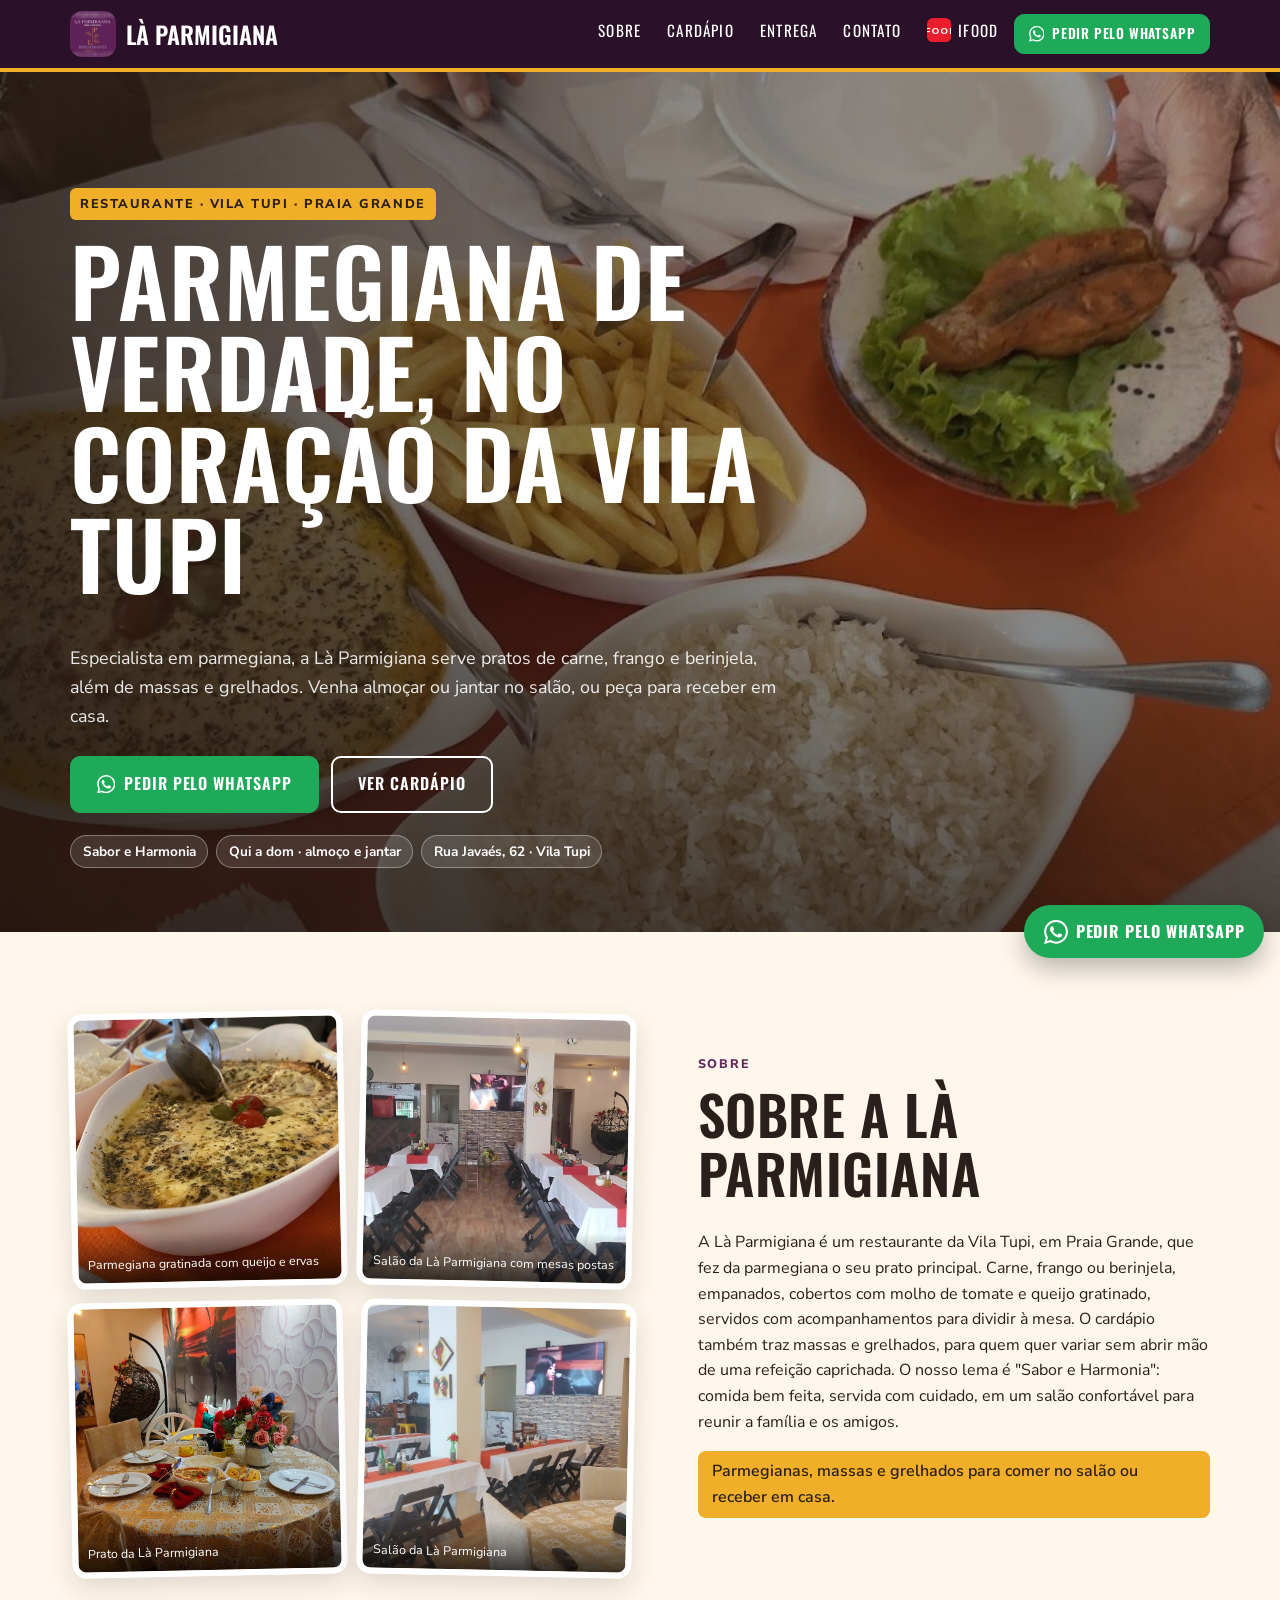
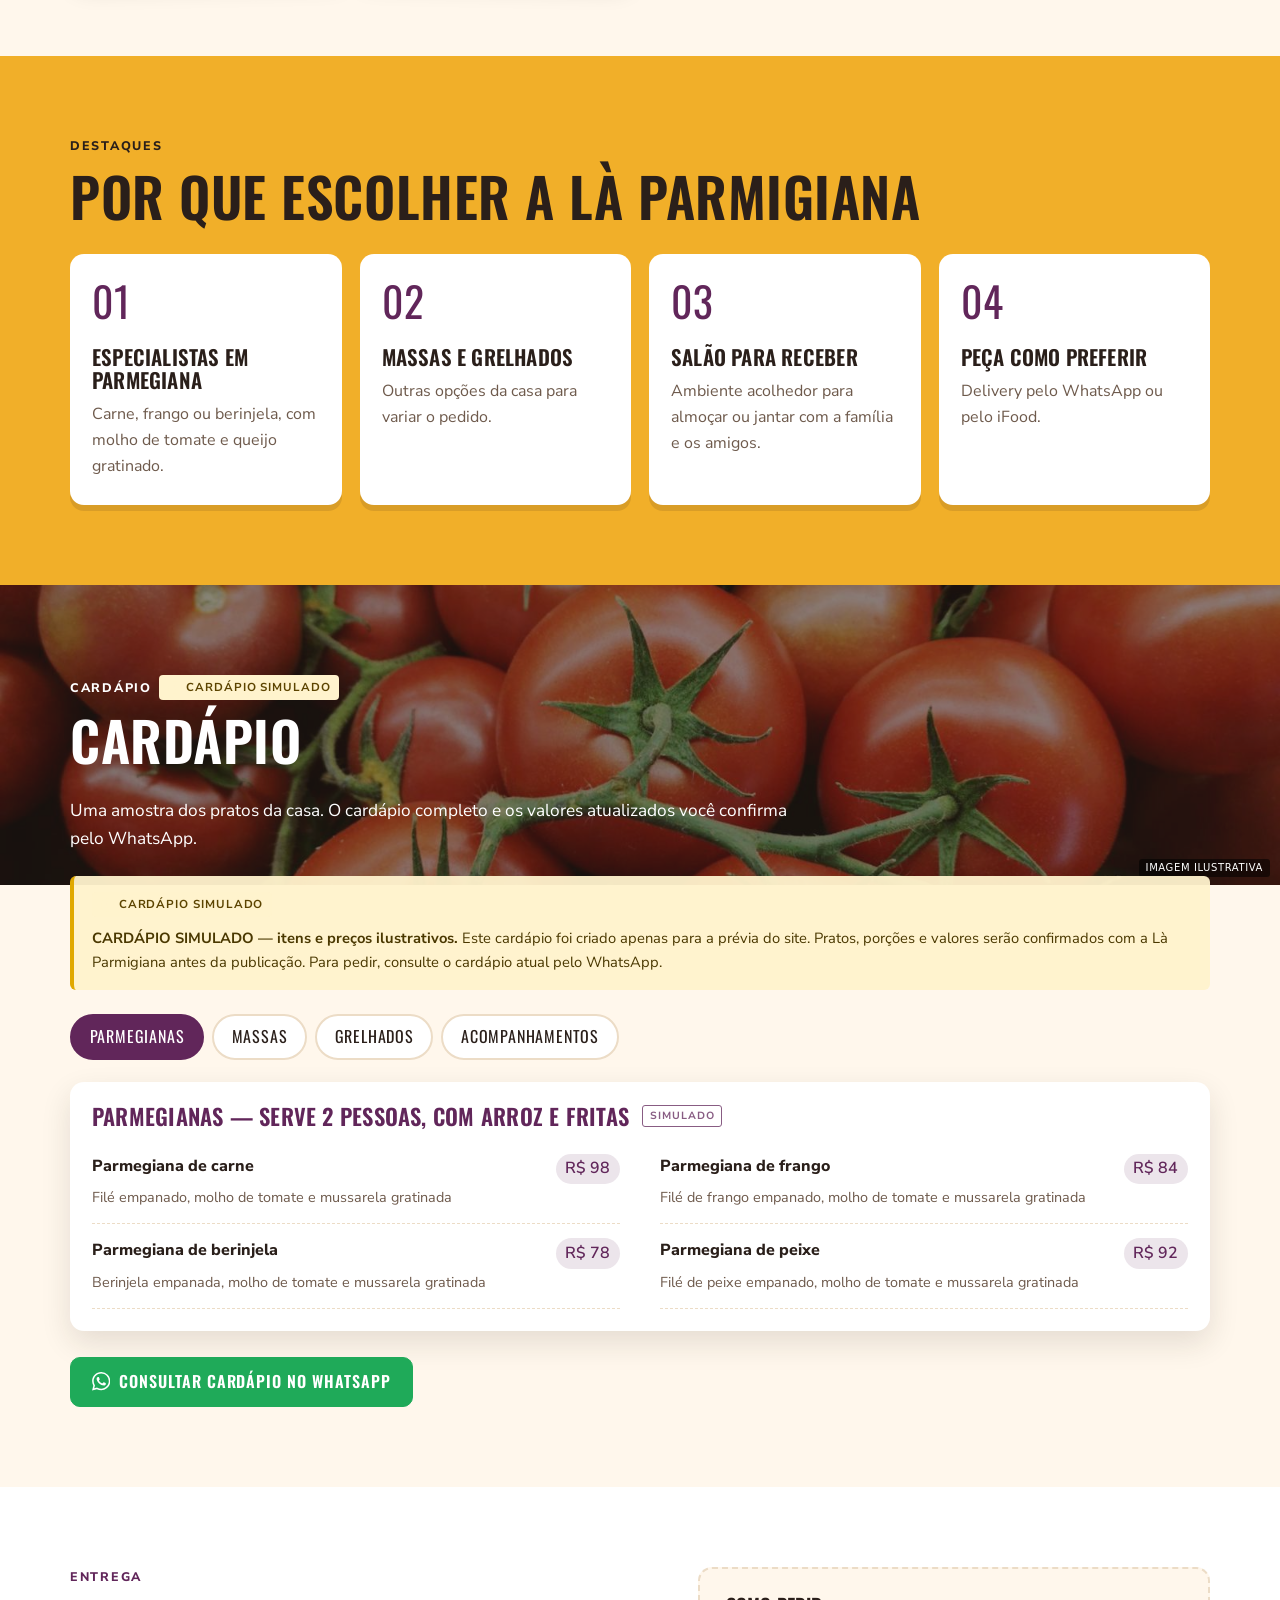
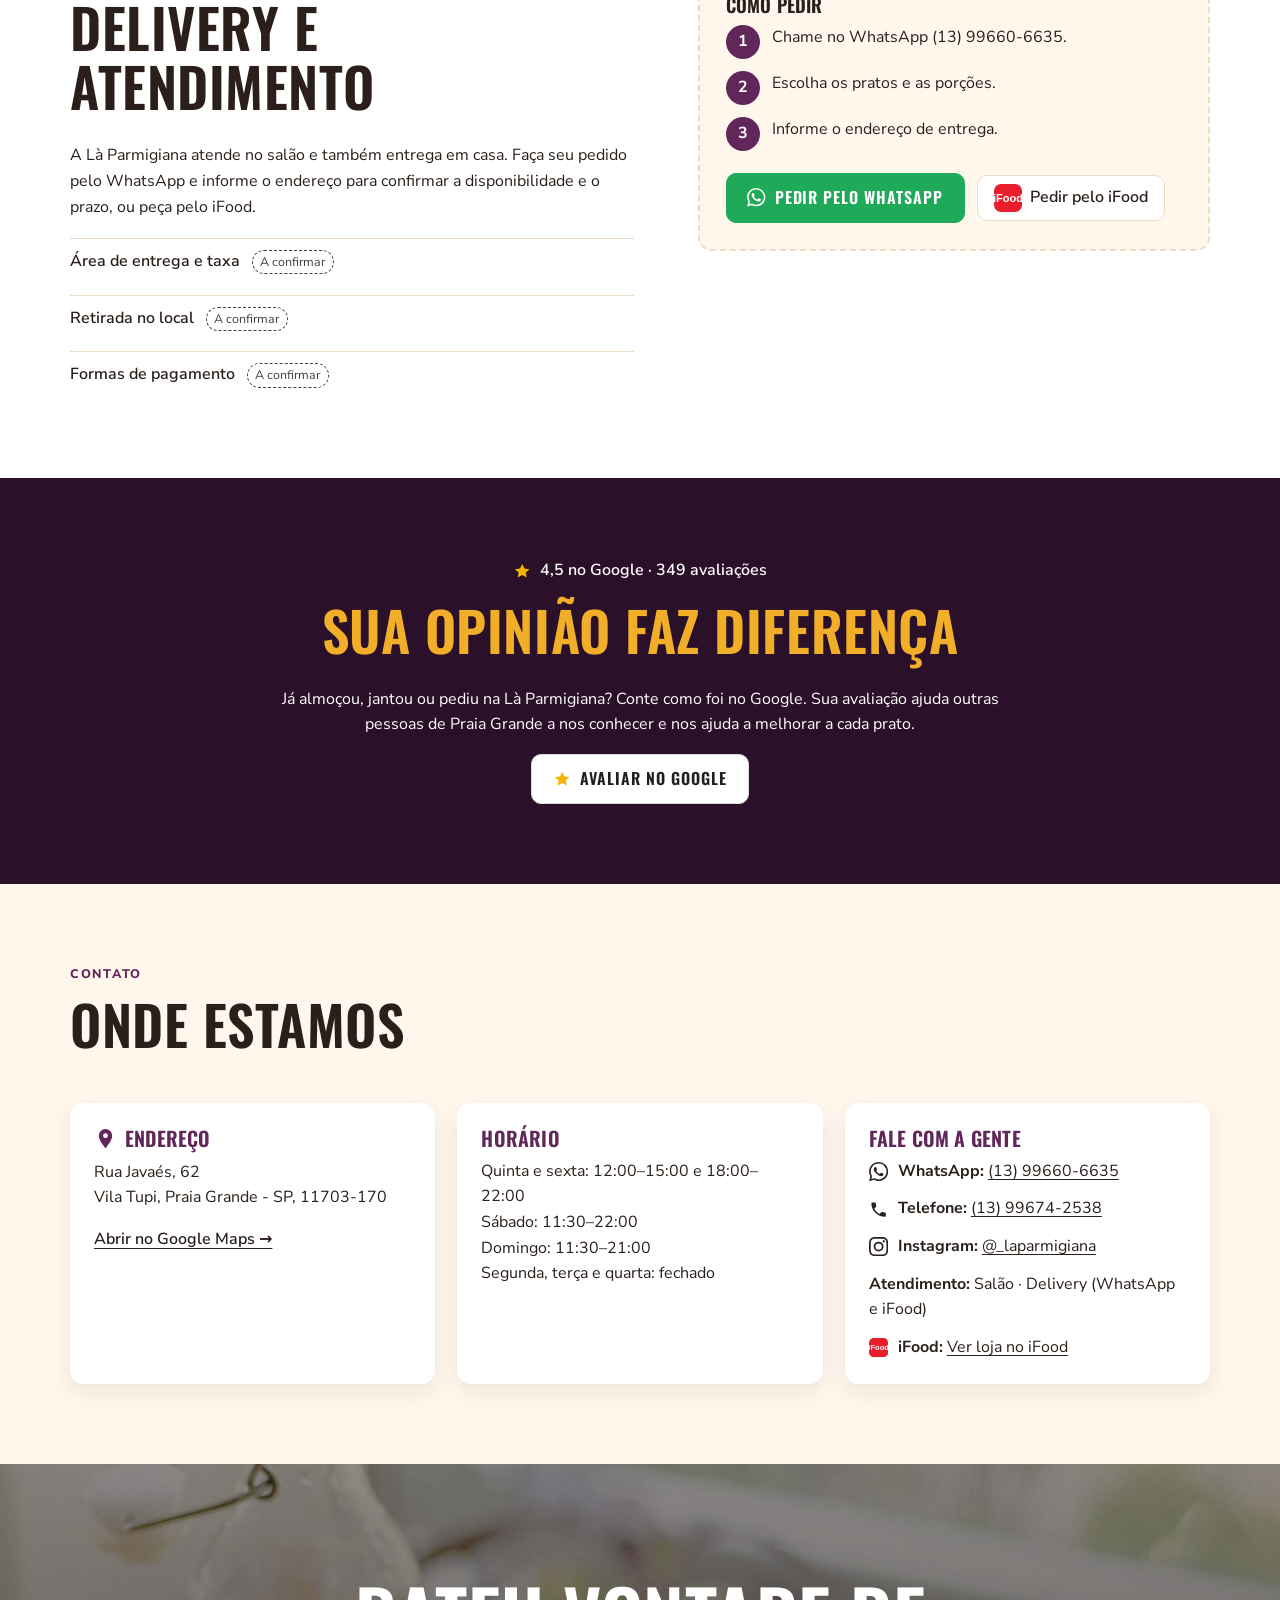
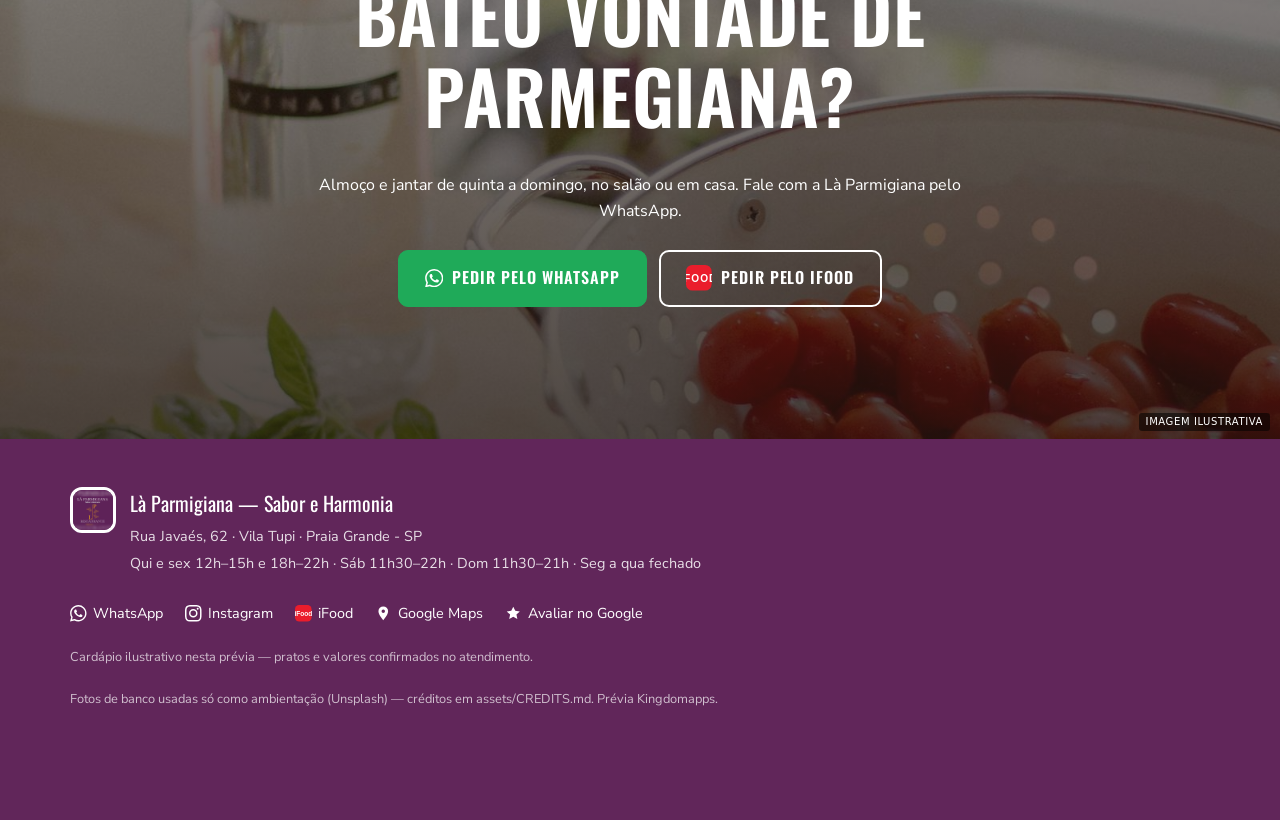
==== commit 7fe5f6c8: "publish: Là Parmigiana — base institucional + 2 skins (copy.md)" ====
--- a/v2/index.html
+++ b/v2/index.html
@@ -29,7 +29,7 @@
 </header>
 <main id="conteudo">
 <section class="hero" id="topo" aria-labelledby="hero-title">
-  <figure class="hero-media"><img src="../assets/img/fotos-foto-3.jpg" width="1200" height="675" alt="Parmegiana gratinada servida com arroz, fritas e peixe grelhado" fetchpriority="high" /></figure>
+  <figure class="hero-media"><img src="../assets/img/fotos-foto-3.jpg" width="1200" height="675" alt="Prato da casa" fetchpriority="high" /></figure>
   <div class="wrap hero-inner">
     <div class="hero-copy">
       <p class="eyebrow">Restaurante · Vila Tupi · Praia Grande</p>
@@ -52,7 +52,7 @@
       <p>A Là Parmigiana é um restaurante da Vila Tupi, em Praia Grande, que fez da parmegiana o seu prato principal. Carne, frango ou berinjela, empanados, cobertos com molho de tomate e queijo gratinado, servidos com acompanhamentos para dividir à mesa. O cardápio também traz massas e grelhados, para quem quer variar sem abrir mão de uma refeição caprichada. O nosso lema é &quot;Sabor e Harmonia&quot;: comida bem feita, servida com cuidado, em um salão confortável para reunir a família e os amigos.</p>
       <p class="apoio">Parmegianas, massas e grelhados para comer no salão ou receber em casa.</p>
     </div>
-    <div class="gallery" aria-label="Fotos de Là Parmigiana"><figure class="g-item g-1"><img src="../assets/img/fotos-foto-4.jpg" width="900" height="1200" alt="Parmegiana gratinada com queijo e ervas" loading="lazy" decoding="async" /><figcaption>Parmegiana gratinada com queijo e ervas</figcaption></figure><figure class="g-item g-2"><img src="../assets/img/fotos-foto-1.jpg" width="1200" height="675" alt="Salão da Là Parmigiana com mesas postas" loading="lazy" decoding="async" /><figcaption>Salão da Là Parmigiana com mesas postas</figcaption></figure><figure class="g-item g-3"><img src="../assets/img/fotos-foto-2.jpg" width="901" height="1200" alt="Mesa posta com parmegiana, arroz e batata frita" loading="lazy" decoding="async" /><figcaption>Mesa posta com parmegiana, arroz e batata frita</figcaption></figure><figure class="g-item g-4"><img src="../assets/img/fotos-foto-5.jpg" width="1200" height="675" alt="Salão da Là Parmigiana" loading="lazy" decoding="async" /><figcaption>Salão da Là Parmigiana</figcaption></figure></div>
+    <div class="gallery" aria-label="Fotos de Là Parmigiana"><figure class="g-item g-1"><img src="../assets/img/fotos-foto-4.jpg" width="900" height="1200" alt="Parmegiana gratinada com queijo e ervas" loading="lazy" decoding="async" /><figcaption>Parmegiana gratinada com queijo e ervas</figcaption></figure><figure class="g-item g-2"><img src="../assets/img/fotos-foto-1.jpg" width="1200" height="675" alt="Salão da Là Parmigiana com mesas postas" loading="lazy" decoding="async" /><figcaption>Salão da Là Parmigiana com mesas postas</figcaption></figure><figure class="g-item g-3"><img src="../assets/img/fotos-foto-2.jpg" width="901" height="1200" alt="Prato da Là Parmigiana" loading="lazy" decoding="async" /><figcaption>Prato da Là Parmigiana</figcaption></figure><figure class="g-item g-4"><img src="../assets/img/fotos-foto-5.jpg" width="1200" height="675" alt="Salão da Là Parmigiana" loading="lazy" decoding="async" /><figcaption>Salão da Là Parmigiana</figcaption></figure></div>
   </div>
 </section>
 <section class="sec destaques" id="destaques" aria-labelledby="dest-title">
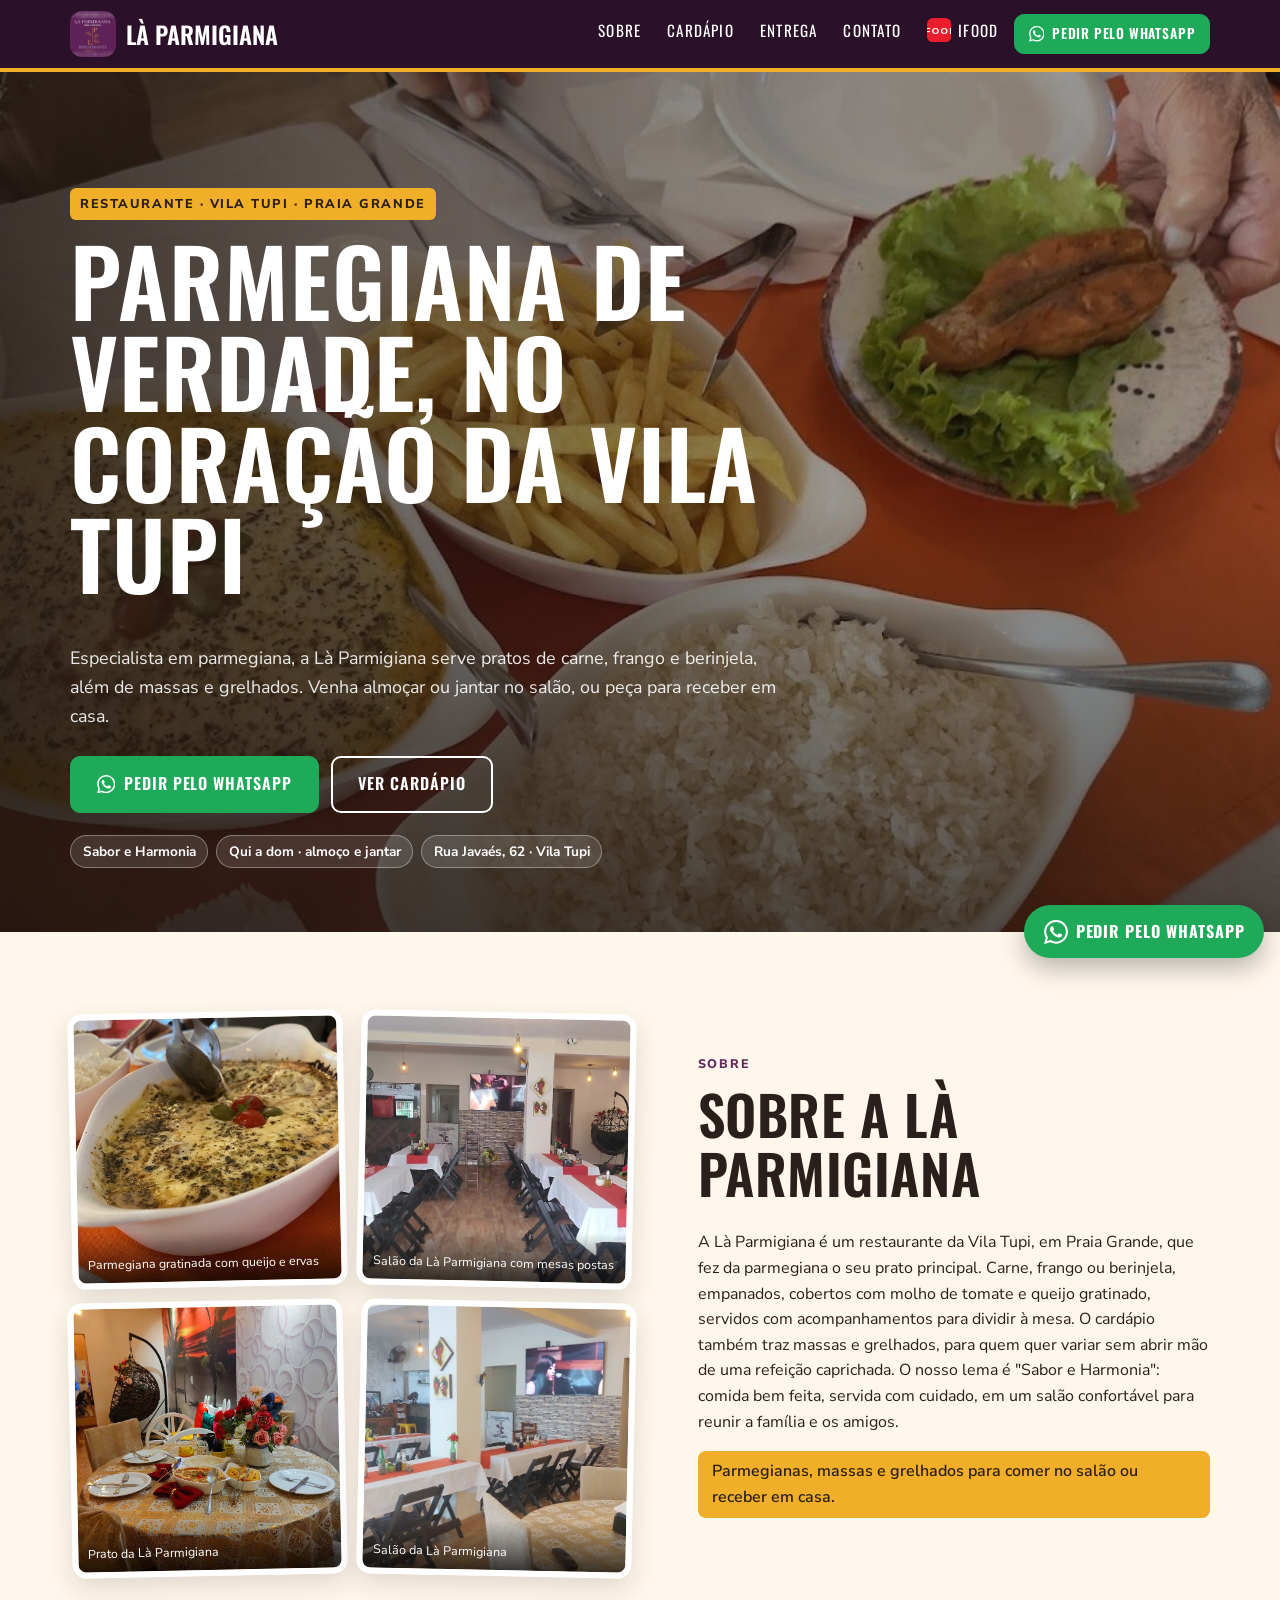
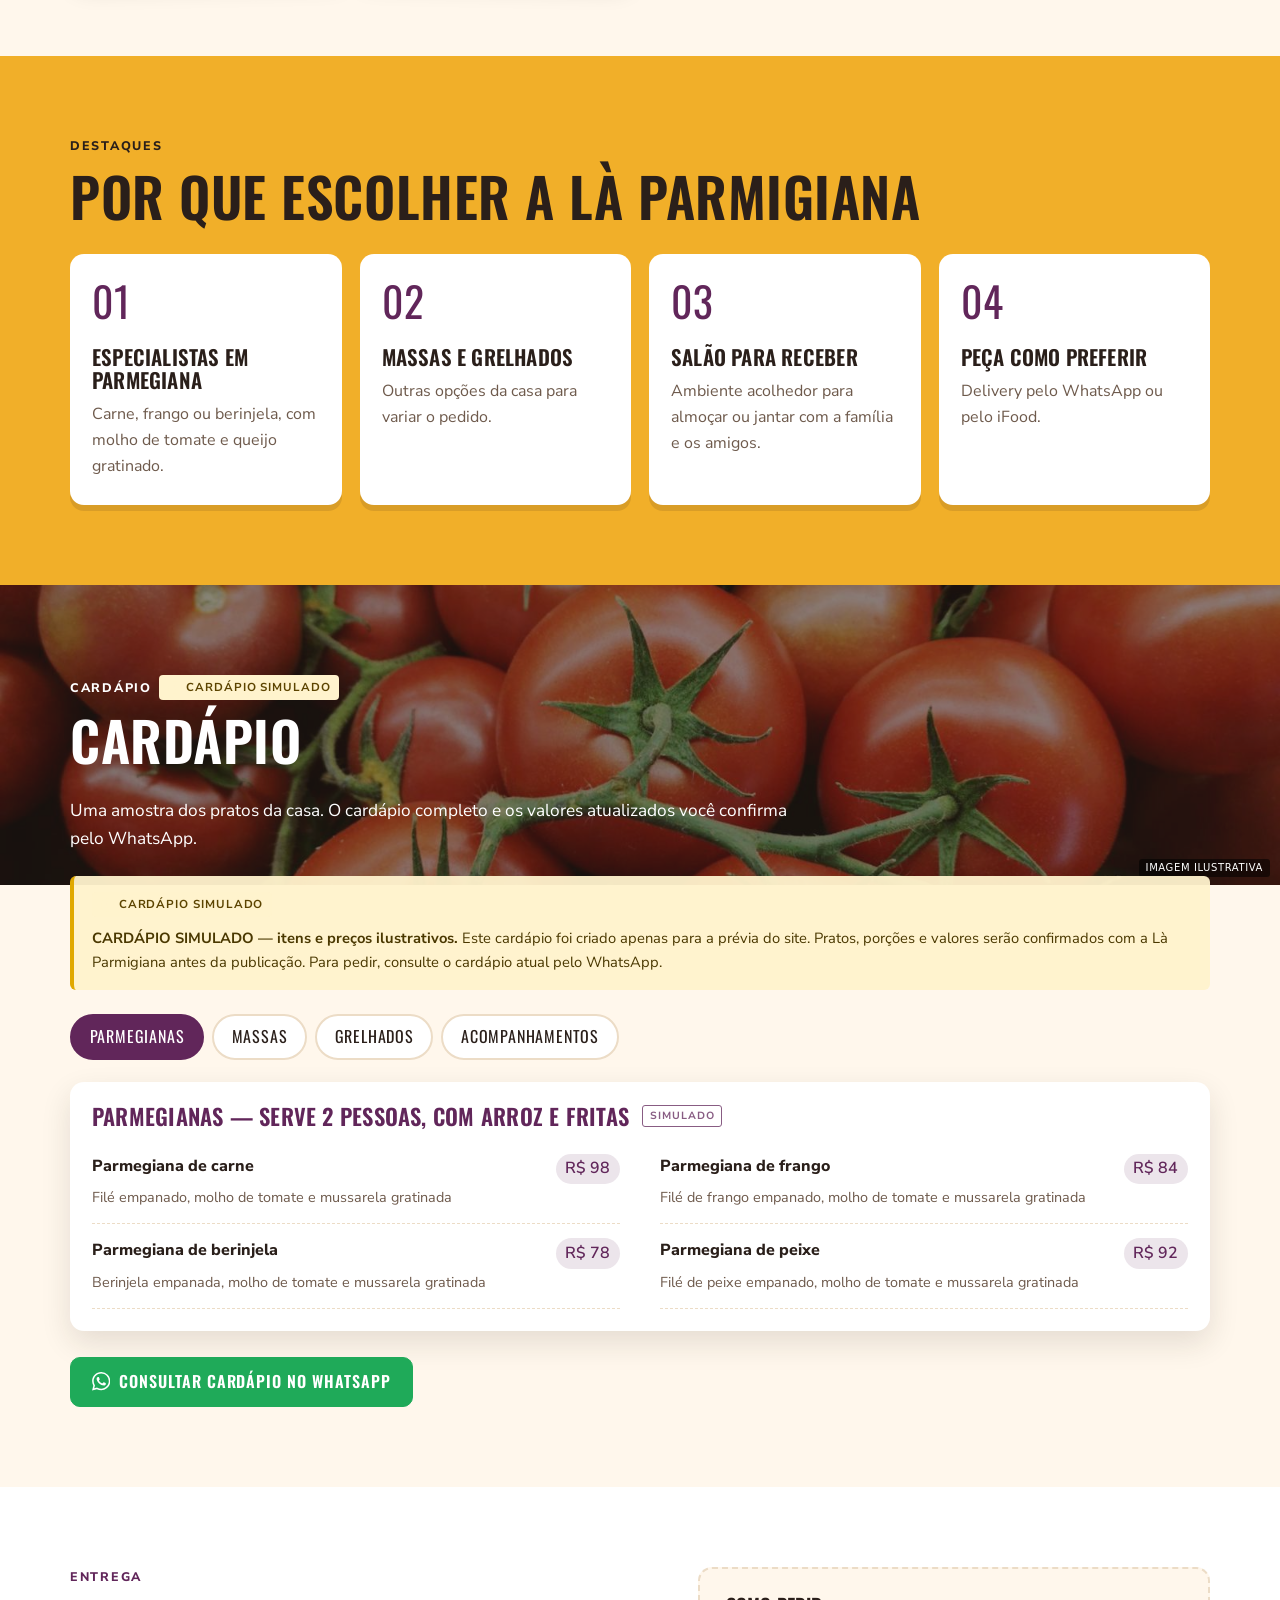
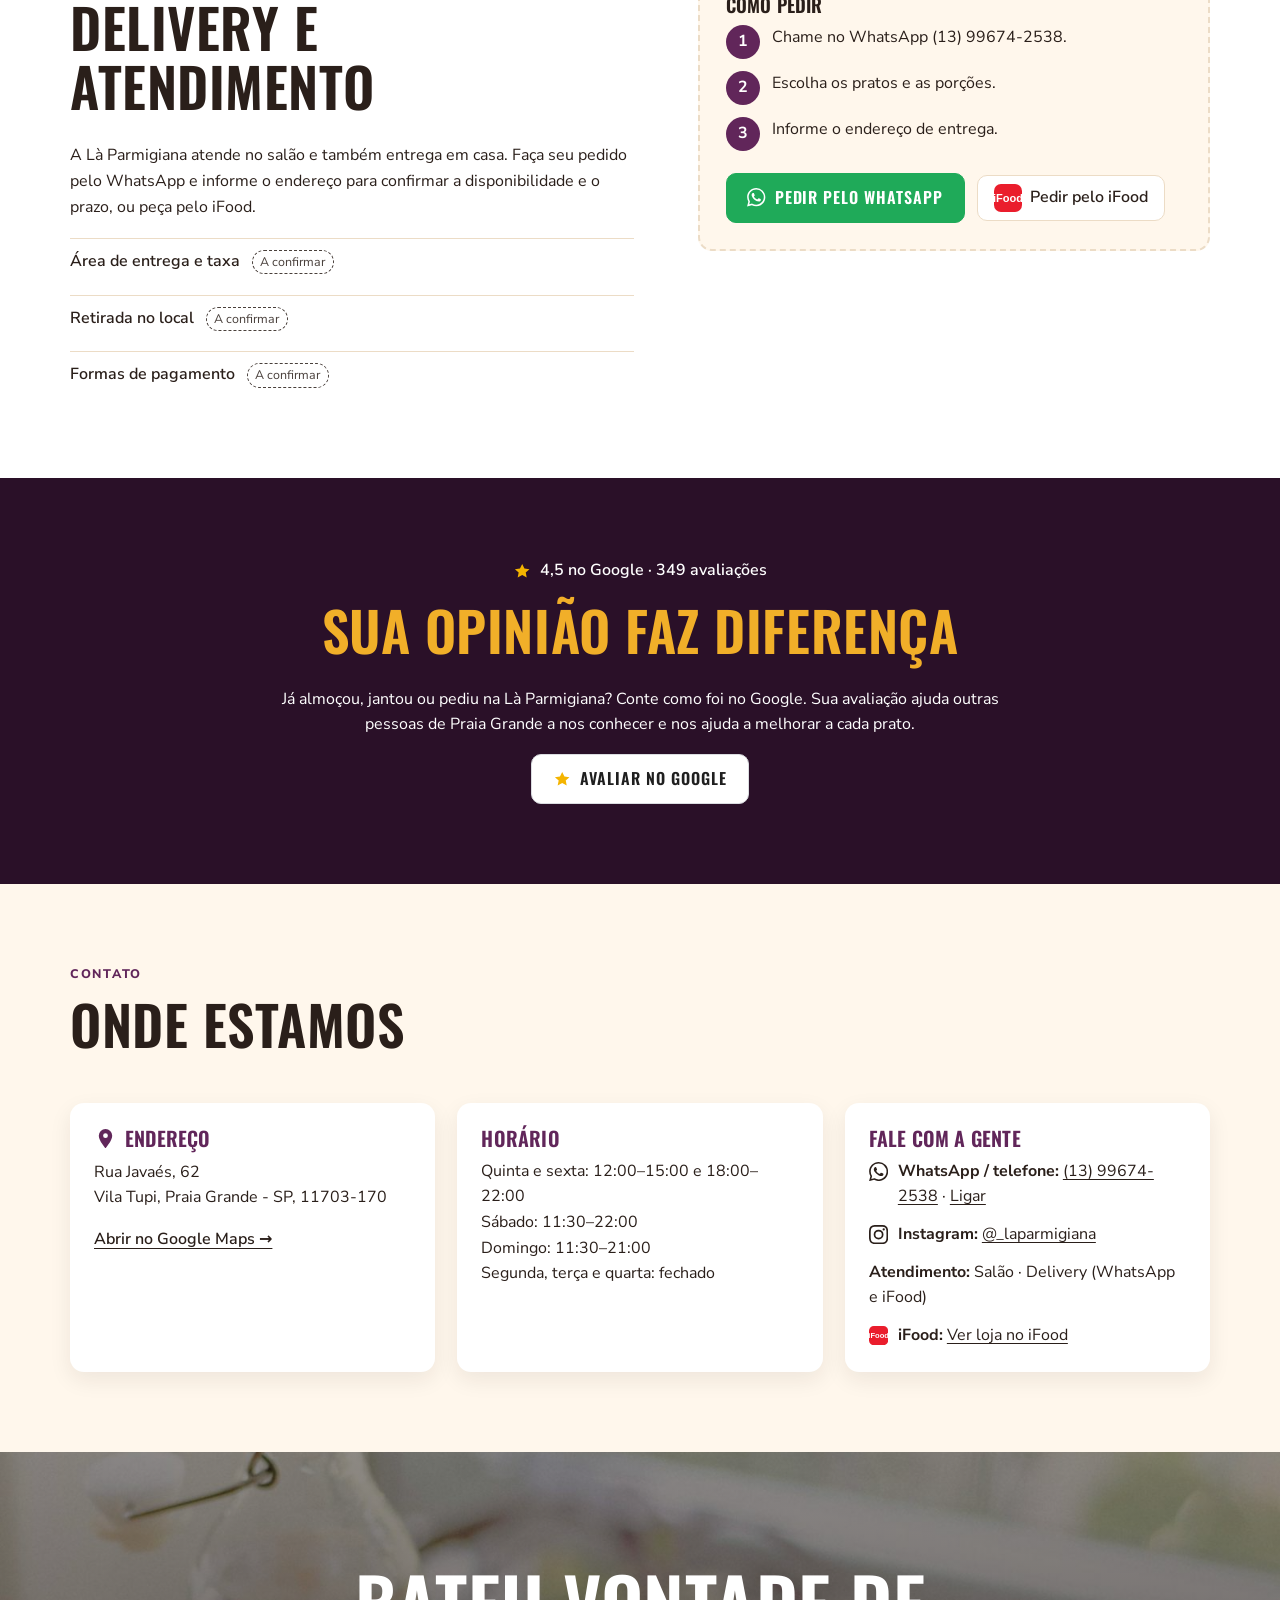
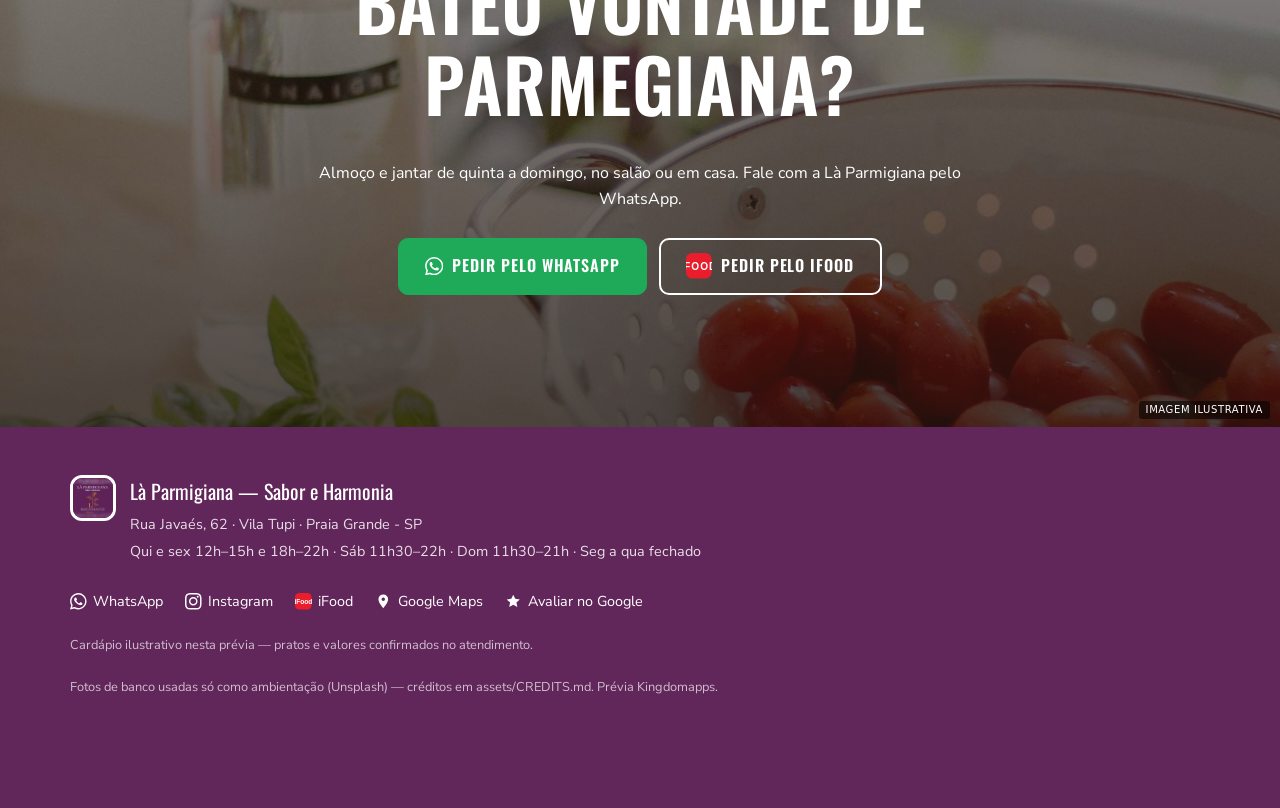
==== commit 013d26fd: "publish: Là Parmigiana — base institucional + 2 skins (copy.md)" ====
--- a/v2/index.html
+++ b/v2/index.html
@@ -23,7 +23,7 @@
     <nav class="site-nav" id="site-nav" aria-label="Principal">
       <ul><li><a href="#sobre">Sobre</a></li><li><a href="#cardapio">Cardápio</a></li><li><a href="#entrega">Entrega</a></li><li><a href="#contato">Contato</a></li><li class="nav-ifood"><a href="https://www.ifood.com.br/delivery/praia-grande-sp/pizzas-la-parmigiana-tupi/13f870c8-bf03-4b80-8f69-2a6ee571658e" target="_blank" rel="noopener"><svg viewBox="0 0 24 24" aria-hidden="true" focusable="false"><rect width="24" height="24" rx="6" fill="#ea1d2c"/><text x="12" y="15.6" text-anchor="middle" font-family="Arial,Helvetica,sans-serif" font-weight="700" font-size="9.5" fill="#fff">iFood</text></svg><span>iFood</span></a></li></ul>
     </nav>
-    <a class="btn btn-wa btn-sm header-cta" href="https://wa.me/5513996606635?text=Ol%C3%A1%21%20Vim%20pelo%20site%20e%20gostaria%20de%20fazer%20um%20pedido." target="_blank" rel="noopener"><svg viewBox="0 0 24 24" aria-hidden="true" focusable="false"><path fill="currentColor" d="M17.47 14.38c-.3-.15-1.76-.87-2.03-.97-.27-.1-.47-.15-.67.15-.2.3-.77.97-.94 1.16-.17.2-.35.22-.64.07-.3-.15-1.26-.46-2.39-1.47-.88-.79-1.48-1.76-1.65-2.06-.17-.3-.02-.46.13-.6.13-.14.3-.35.45-.52.15-.17.2-.3.3-.5.1-.2.05-.37-.03-.52-.07-.15-.67-1.61-.92-2.2-.24-.58-.49-.5-.67-.51h-.57c-.2 0-.52.07-.8.37-.27.3-1.04 1.02-1.04 2.48s1.07 2.88 1.21 3.07c.15.2 2.1 3.2 5.08 4.49.71.31 1.26.49 1.7.63.71.22 1.36.19 1.87.12.57-.09 1.76-.72 2-1.41.25-.7.25-1.29.18-1.41-.08-.13-.27-.2-.57-.35zM12.05 21.78a9.87 9.87 0 0 1-5.03-1.38l-.36-.21-3.74.98 1-3.65-.24-.37a9.86 9.86 0 0 1-1.51-5.26c0-5.45 4.44-9.88 9.89-9.88 2.64 0 5.12 1.03 6.99 2.9a9.83 9.83 0 0 1 2.89 6.99c0 5.45-4.44 9.88-9.89 9.88zm8.41-18.3A11.82 11.82 0 0 0 12.05 0C5.5 0 .16 5.34.16 11.89c0 2.1.55 4.14 1.59 5.95L.06 24l6.3-1.65a11.88 11.88 0 0 0 5.69 1.45c6.55 0 11.89-5.34 11.89-11.89 0-3.18-1.24-6.17-3.48-8.41z"/></svg><span>Pedir pelo WhatsApp</span></a>
+    <a class="btn btn-wa btn-sm header-cta" href="https://wa.me/5513996742538?text=Ol%C3%A1%21%20Vim%20pelo%20site%20e%20gostaria%20de%20fazer%20um%20pedido." target="_blank" rel="noopener"><svg viewBox="0 0 24 24" aria-hidden="true" focusable="false"><path fill="currentColor" d="M17.47 14.38c-.3-.15-1.76-.87-2.03-.97-.27-.1-.47-.15-.67.15-.2.3-.77.97-.94 1.16-.17.2-.35.22-.64.07-.3-.15-1.26-.46-2.39-1.47-.88-.79-1.48-1.76-1.65-2.06-.17-.3-.02-.46.13-.6.13-.14.3-.35.45-.52.15-.17.2-.3.3-.5.1-.2.05-.37-.03-.52-.07-.15-.67-1.61-.92-2.2-.24-.58-.49-.5-.67-.51h-.57c-.2 0-.52.07-.8.37-.27.3-1.04 1.02-1.04 2.48s1.07 2.88 1.21 3.07c.15.2 2.1 3.2 5.08 4.49.71.31 1.26.49 1.7.63.71.22 1.36.19 1.87.12.57-.09 1.76-.72 2-1.41.25-.7.25-1.29.18-1.41-.08-.13-.27-.2-.57-.35zM12.05 21.78a9.87 9.87 0 0 1-5.03-1.38l-.36-.21-3.74.98 1-3.65-.24-.37a9.86 9.86 0 0 1-1.51-5.26c0-5.45 4.44-9.88 9.89-9.88 2.64 0 5.12 1.03 6.99 2.9a9.83 9.83 0 0 1 2.89 6.99c0 5.45-4.44 9.88-9.89 9.88zm8.41-18.3A11.82 11.82 0 0 0 12.05 0C5.5 0 .16 5.34.16 11.89c0 2.1.55 4.14 1.59 5.95L.06 24l6.3-1.65a11.88 11.88 0 0 0 5.69 1.45c6.55 0 11.89-5.34 11.89-11.89 0-3.18-1.24-6.17-3.48-8.41z"/></svg><span>Pedir pelo WhatsApp</span></a>
     <button class="nav-toggle" type="button" aria-expanded="false" aria-controls="site-nav"><span class="sr-only">Abrir menu</span><span class="bars" aria-hidden="true"></span></button>
   </div>
 </header>
@@ -37,7 +37,7 @@
       <p class="lead">Especialista em parmegiana, a Là Parmigiana serve pratos de carne, frango e berinjela, além de massas e grelhados. Venha almoçar ou jantar no salão, ou peça para receber em casa.</p>
       <p class="open-badge" data-open-badge hidden></p>
       <div class="hero-ctas">
-        <a class="btn btn-wa btn-lg" href="https://wa.me/5513996606635?text=Ol%C3%A1%21%20Vim%20pelo%20site%20e%20gostaria%20de%20fazer%20um%20pedido." target="_blank" rel="noopener"><svg viewBox="0 0 24 24" aria-hidden="true" focusable="false"><path fill="currentColor" d="M17.47 14.38c-.3-.15-1.76-.87-2.03-.97-.27-.1-.47-.15-.67.15-.2.3-.77.97-.94 1.16-.17.2-.35.22-.64.07-.3-.15-1.26-.46-2.39-1.47-.88-.79-1.48-1.76-1.65-2.06-.17-.3-.02-.46.13-.6.13-.14.3-.35.45-.52.15-.17.2-.3.3-.5.1-.2.05-.37-.03-.52-.07-.15-.67-1.61-.92-2.2-.24-.58-.49-.5-.67-.51h-.57c-.2 0-.52.07-.8.37-.27.3-1.04 1.02-1.04 2.48s1.07 2.88 1.21 3.07c.15.2 2.1 3.2 5.08 4.49.71.31 1.26.49 1.7.63.71.22 1.36.19 1.87.12.57-.09 1.76-.72 2-1.41.25-.7.25-1.29.18-1.41-.08-.13-.27-.2-.57-.35zM12.05 21.78a9.87 9.87 0 0 1-5.03-1.38l-.36-.21-3.74.98 1-3.65-.24-.37a9.86 9.86 0 0 1-1.51-5.26c0-5.45 4.44-9.88 9.89-9.88 2.64 0 5.12 1.03 6.99 2.9a9.83 9.83 0 0 1 2.89 6.99c0 5.45-4.44 9.88-9.89 9.88zm8.41-18.3A11.82 11.82 0 0 0 12.05 0C5.5 0 .16 5.34.16 11.89c0 2.1.55 4.14 1.59 5.95L.06 24l6.3-1.65a11.88 11.88 0 0 0 5.69 1.45c6.55 0 11.89-5.34 11.89-11.89 0-3.18-1.24-6.17-3.48-8.41z"/></svg><span>Pedir pelo WhatsApp</span></a>
+        <a class="btn btn-wa btn-lg" href="https://wa.me/5513996742538?text=Ol%C3%A1%21%20Vim%20pelo%20site%20e%20gostaria%20de%20fazer%20um%20pedido." target="_blank" rel="noopener"><svg viewBox="0 0 24 24" aria-hidden="true" focusable="false"><path fill="currentColor" d="M17.47 14.38c-.3-.15-1.76-.87-2.03-.97-.27-.1-.47-.15-.67.15-.2.3-.77.97-.94 1.16-.17.2-.35.22-.64.07-.3-.15-1.26-.46-2.39-1.47-.88-.79-1.48-1.76-1.65-2.06-.17-.3-.02-.46.13-.6.13-.14.3-.35.45-.52.15-.17.2-.3.3-.5.1-.2.05-.37-.03-.52-.07-.15-.67-1.61-.92-2.2-.24-.58-.49-.5-.67-.51h-.57c-.2 0-.52.07-.8.37-.27.3-1.04 1.02-1.04 2.48s1.07 2.88 1.21 3.07c.15.2 2.1 3.2 5.08 4.49.71.31 1.26.49 1.7.63.71.22 1.36.19 1.87.12.57-.09 1.76-.72 2-1.41.25-.7.25-1.29.18-1.41-.08-.13-.27-.2-.57-.35zM12.05 21.78a9.87 9.87 0 0 1-5.03-1.38l-.36-.21-3.74.98 1-3.65-.24-.37a9.86 9.86 0 0 1-1.51-5.26c0-5.45 4.44-9.88 9.89-9.88 2.64 0 5.12 1.03 6.99 2.9a9.83 9.83 0 0 1 2.89 6.99c0 5.45-4.44 9.88-9.89 9.88zm8.41-18.3A11.82 11.82 0 0 0 12.05 0C5.5 0 .16 5.34.16 11.89c0 2.1.55 4.14 1.59 5.95L.06 24l6.3-1.65a11.88 11.88 0 0 0 5.69 1.45c6.55 0 11.89-5.34 11.89-11.89 0-3.18-1.24-6.17-3.48-8.41z"/></svg><span>Pedir pelo WhatsApp</span></a>
         <a class="btn btn-ghost btn-lg" href="#cardapio">Ver cardápio</a>
       </div>
       <ul class="chips"><li>Sabor e Harmonia</li><li>Qui a dom · almoço e jantar</li><li>Rua Javaés, 62 · Vila Tupi</li></ul>
@@ -73,7 +73,7 @@
     <div class="sim-notice" role="note"><span class="sim-badge">Cardápio simulado</span><p><strong>CARDÁPIO SIMULADO — itens e preços ilustrativos.</strong> Este cardápio foi criado apenas para a prévia do site. Pratos, porções e valores serão confirmados com a Là Parmigiana antes da publicação. Para pedir, consulte o cardápio atual pelo WhatsApp.</p></div>
     <div class="menu-tabs" role="tablist" aria-label="Categorias do cardápio"><button type="button" role="tab" id="tab-0" aria-controls="menu-0" aria-selected="true">Parmegianas</button><button type="button" role="tab" id="tab-1" aria-controls="menu-1" aria-selected="false" tabindex="-1">Massas</button><button type="button" role="tab" id="tab-2" aria-controls="menu-2" aria-selected="false" tabindex="-1">Grelhados</button><button type="button" role="tab" id="tab-3" aria-controls="menu-3" aria-selected="false" tabindex="-1">Acompanhamentos</button></div>
     <div class="menu-panel" role="tabpanel" id="menu-0" aria-labelledby="tab-0" tabindex="0"><h3 class="menu-cat">Parmegianas — serve 2 pessoas, com arroz e fritas <span class="sim-tag">Simulado</span></h3><ul class="menu-list"><li class="mi"><span class="mi-name">Parmegiana de carne</span><span class="mi-desc">Filé empanado, molho de tomate e mussarela gratinada</span><span class="mi-price">R$ 98</span></li><li class="mi"><span class="mi-name">Parmegiana de frango</span><span class="mi-desc">Filé de frango empanado, molho de tomate e mussarela gratinada</span><span class="mi-price">R$ 84</span></li><li class="mi"><span class="mi-name">Parmegiana de berinjela</span><span class="mi-desc">Berinjela empanada, molho de tomate e mussarela gratinada</span><span class="mi-price">R$ 78</span></li><li class="mi"><span class="mi-name">Parmegiana de peixe</span><span class="mi-desc">Filé de peixe empanado, molho de tomate e mussarela gratinada</span><span class="mi-price">R$ 92</span></li></ul></div><div class="menu-panel" role="tabpanel" id="menu-1" aria-labelledby="tab-1" tabindex="0" hidden><h3 class="menu-cat">Massas <span class="sim-tag">Simulado</span></h3><ul class="menu-list"><li class="mi"><span class="mi-name">Espaguete ao sugo</span><span class="mi-desc">Molho de tomate artesanal e manjericão</span><span class="mi-price">R$ 42</span></li><li class="mi"><span class="mi-name">Fettuccine à bolonhesa</span><span class="mi-desc">Molho de carne moída e tomate</span><span class="mi-price">R$ 48</span></li><li class="mi"><span class="mi-name">Talharim ao molho branco</span><span class="mi-desc">Molho branco cremoso e parmesão</span><span class="mi-price">R$ 46</span></li></ul></div><div class="menu-panel" role="tabpanel" id="menu-2" aria-labelledby="tab-2" tabindex="0" hidden><h3 class="menu-cat">Grelhados — com arroz e fritas <span class="sim-tag">Simulado</span></h3><ul class="menu-list"><li class="mi"><span class="mi-name">Filé de frango grelhado</span><span class="mi-desc">Filé de frango temperado na chapa</span><span class="mi-price">R$ 45</span></li><li class="mi"><span class="mi-name">Bife grelhado</span><span class="mi-desc">Corte bovino grelhado, acebolado opcional</span><span class="mi-price">R$ 58</span></li><li class="mi"><span class="mi-name">Salmão grelhado</span><span class="mi-desc">Posta de salmão grelhada com salada</span><span class="mi-price">R$ 72</span></li></ul></div><div class="menu-panel" role="tabpanel" id="menu-3" aria-labelledby="tab-3" tabindex="0" hidden><h3 class="menu-cat">Acompanhamentos <span class="sim-tag">Simulado</span></h3><ul class="menu-list"><li class="mi"><span class="mi-name">Arroz branco</span><span class="mi-price">R$ 12</span></li><li class="mi"><span class="mi-name">Batata frita</span><span class="mi-price">R$ 22</span></li><li class="mi"><span class="mi-name">Salada verde</span><span class="mi-price">R$ 16</span></li></ul></div>
-    <div class="menu-cta"><a class="btn btn-wa" href="https://wa.me/5513996606635?text=Ol%C3%A1%21%20Vim%20pelo%20site%20e%20gostaria%20de%20fazer%20um%20pedido." target="_blank" rel="noopener"><svg viewBox="0 0 24 24" aria-hidden="true" focusable="false"><path fill="currentColor" d="M17.47 14.38c-.3-.15-1.76-.87-2.03-.97-.27-.1-.47-.15-.67.15-.2.3-.77.97-.94 1.16-.17.2-.35.22-.64.07-.3-.15-1.26-.46-2.39-1.47-.88-.79-1.48-1.76-1.65-2.06-.17-.3-.02-.46.13-.6.13-.14.3-.35.45-.52.15-.17.2-.3.3-.5.1-.2.05-.37-.03-.52-.07-.15-.67-1.61-.92-2.2-.24-.58-.49-.5-.67-.51h-.57c-.2 0-.52.07-.8.37-.27.3-1.04 1.02-1.04 2.48s1.07 2.88 1.21 3.07c.15.2 2.1 3.2 5.08 4.49.71.31 1.26.49 1.7.63.71.22 1.36.19 1.87.12.57-.09 1.76-.72 2-1.41.25-.7.25-1.29.18-1.41-.08-.13-.27-.2-.57-.35zM12.05 21.78a9.87 9.87 0 0 1-5.03-1.38l-.36-.21-3.74.98 1-3.65-.24-.37a9.86 9.86 0 0 1-1.51-5.26c0-5.45 4.44-9.88 9.89-9.88 2.64 0 5.12 1.03 6.99 2.9a9.83 9.83 0 0 1 2.89 6.99c0 5.45-4.44 9.88-9.89 9.88zm8.41-18.3A11.82 11.82 0 0 0 12.05 0C5.5 0 .16 5.34.16 11.89c0 2.1.55 4.14 1.59 5.95L.06 24l6.3-1.65a11.88 11.88 0 0 0 5.69 1.45c6.55 0 11.89-5.34 11.89-11.89 0-3.18-1.24-6.17-3.48-8.41z"/></svg><span>Consultar cardápio no WhatsApp</span></a></div>
+    <div class="menu-cta"><a class="btn btn-wa" href="https://wa.me/5513996742538?text=Ol%C3%A1%21%20Vim%20pelo%20site%20e%20gostaria%20de%20fazer%20um%20pedido." target="_blank" rel="noopener"><svg viewBox="0 0 24 24" aria-hidden="true" focusable="false"><path fill="currentColor" d="M17.47 14.38c-.3-.15-1.76-.87-2.03-.97-.27-.1-.47-.15-.67.15-.2.3-.77.97-.94 1.16-.17.2-.35.22-.64.07-.3-.15-1.26-.46-2.39-1.47-.88-.79-1.48-1.76-1.65-2.06-.17-.3-.02-.46.13-.6.13-.14.3-.35.45-.52.15-.17.2-.3.3-.5.1-.2.05-.37-.03-.52-.07-.15-.67-1.61-.92-2.2-.24-.58-.49-.5-.67-.51h-.57c-.2 0-.52.07-.8.37-.27.3-1.04 1.02-1.04 2.48s1.07 2.88 1.21 3.07c.15.2 2.1 3.2 5.08 4.49.71.31 1.26.49 1.7.63.71.22 1.36.19 1.87.12.57-.09 1.76-.72 2-1.41.25-.7.25-1.29.18-1.41-.08-.13-.27-.2-.57-.35zM12.05 21.78a9.87 9.87 0 0 1-5.03-1.38l-.36-.21-3.74.98 1-3.65-.24-.37a9.86 9.86 0 0 1-1.51-5.26c0-5.45 4.44-9.88 9.89-9.88 2.64 0 5.12 1.03 6.99 2.9a9.83 9.83 0 0 1 2.89 6.99c0 5.45-4.44 9.88-9.89 9.88zm8.41-18.3A11.82 11.82 0 0 0 12.05 0C5.5 0 .16 5.34.16 11.89c0 2.1.55 4.14 1.59 5.95L.06 24l6.3-1.65a11.88 11.88 0 0 0 5.69 1.45c6.55 0 11.89-5.34 11.89-11.89 0-3.18-1.24-6.17-3.48-8.41z"/></svg><span>Consultar cardápio no WhatsApp</span></a></div>
   </div>
 </section>
 <section class="sec entrega" id="entrega" aria-labelledby="ent-title">
@@ -85,8 +85,8 @@
       <dl class="kv"><div><dt>Área de entrega e taxa</dt><dd><span class="tbc">A confirmar</span></dd></div><div><dt>Retirada no local</dt><dd><span class="tbc">A confirmar</span></dd></div><div><dt>Formas de pagamento</dt><dd><span class="tbc">A confirmar</span></dd></div></dl>
     </div>
     <div class="steps-box">
-      <h3>Como pedir</h3><ol class="steps"><li>Chame no WhatsApp (13) 99660-6635.</li><li>Escolha os pratos e as porções.</li><li>Informe o endereço de entrega.</li></ol>
-      <div class="order-links"><a class="btn btn-wa" href="https://wa.me/5513996606635?text=Ol%C3%A1%21%20Vim%20pelo%20site%20e%20gostaria%20de%20fazer%20um%20pedido." target="_blank" rel="noopener"><svg viewBox="0 0 24 24" aria-hidden="true" focusable="false"><path fill="currentColor" d="M17.47 14.38c-.3-.15-1.76-.87-2.03-.97-.27-.1-.47-.15-.67.15-.2.3-.77.97-.94 1.16-.17.2-.35.22-.64.07-.3-.15-1.26-.46-2.39-1.47-.88-.79-1.48-1.76-1.65-2.06-.17-.3-.02-.46.13-.6.13-.14.3-.35.45-.52.15-.17.2-.3.3-.5.1-.2.05-.37-.03-.52-.07-.15-.67-1.61-.92-2.2-.24-.58-.49-.5-.67-.51h-.57c-.2 0-.52.07-.8.37-.27.3-1.04 1.02-1.04 2.48s1.07 2.88 1.21 3.07c.15.2 2.1 3.2 5.08 4.49.71.31 1.26.49 1.7.63.71.22 1.36.19 1.87.12.57-.09 1.76-.72 2-1.41.25-.7.25-1.29.18-1.41-.08-.13-.27-.2-.57-.35zM12.05 21.78a9.87 9.87 0 0 1-5.03-1.38l-.36-.21-3.74.98 1-3.65-.24-.37a9.86 9.86 0 0 1-1.51-5.26c0-5.45 4.44-9.88 9.89-9.88 2.64 0 5.12 1.03 6.99 2.9a9.83 9.83 0 0 1 2.89 6.99c0 5.45-4.44 9.88-9.89 9.88zm8.41-18.3A11.82 11.82 0 0 0 12.05 0C5.5 0 .16 5.34.16 11.89c0 2.1.55 4.14 1.59 5.95L.06 24l6.3-1.65a11.88 11.88 0 0 0 5.69 1.45c6.55 0 11.89-5.34 11.89-11.89 0-3.18-1.24-6.17-3.48-8.41z"/></svg><span>Pedir pelo WhatsApp</span></a><a class="app-link app-ifood" href="https://www.ifood.com.br/delivery/praia-grande-sp/pizzas-la-parmigiana-tupi/13f870c8-bf03-4b80-8f69-2a6ee571658e" target="_blank" rel="noopener"><svg viewBox="0 0 24 24" aria-hidden="true" focusable="false"><rect width="24" height="24" rx="6" fill="#ea1d2c"/><text x="12" y="15.6" text-anchor="middle" font-family="Arial,Helvetica,sans-serif" font-weight="700" font-size="9.5" fill="#fff">iFood</text></svg><span>Pedir pelo iFood</span></a></div>
+      <h3>Como pedir</h3><ol class="steps"><li>Chame no WhatsApp (13) 99674-2538.</li><li>Escolha os pratos e as porções.</li><li>Informe o endereço de entrega.</li></ol>
+      <div class="order-links"><a class="btn btn-wa" href="https://wa.me/5513996742538?text=Ol%C3%A1%21%20Vim%20pelo%20site%20e%20gostaria%20de%20fazer%20um%20pedido." target="_blank" rel="noopener"><svg viewBox="0 0 24 24" aria-hidden="true" focusable="false"><path fill="currentColor" d="M17.47 14.38c-.3-.15-1.76-.87-2.03-.97-.27-.1-.47-.15-.67.15-.2.3-.77.97-.94 1.16-.17.2-.35.22-.64.07-.3-.15-1.26-.46-2.39-1.47-.88-.79-1.48-1.76-1.65-2.06-.17-.3-.02-.46.13-.6.13-.14.3-.35.45-.52.15-.17.2-.3.3-.5.1-.2.05-.37-.03-.52-.07-.15-.67-1.61-.92-2.2-.24-.58-.49-.5-.67-.51h-.57c-.2 0-.52.07-.8.37-.27.3-1.04 1.02-1.04 2.48s1.07 2.88 1.21 3.07c.15.2 2.1 3.2 5.08 4.49.71.31 1.26.49 1.7.63.71.22 1.36.19 1.87.12.57-.09 1.76-.72 2-1.41.25-.7.25-1.29.18-1.41-.08-.13-.27-.2-.57-.35zM12.05 21.78a9.87 9.87 0 0 1-5.03-1.38l-.36-.21-3.74.98 1-3.65-.24-.37a9.86 9.86 0 0 1-1.51-5.26c0-5.45 4.44-9.88 9.89-9.88 2.64 0 5.12 1.03 6.99 2.9a9.83 9.83 0 0 1 2.89 6.99c0 5.45-4.44 9.88-9.89 9.88zm8.41-18.3A11.82 11.82 0 0 0 12.05 0C5.5 0 .16 5.34.16 11.89c0 2.1.55 4.14 1.59 5.95L.06 24l6.3-1.65a11.88 11.88 0 0 0 5.69 1.45c6.55 0 11.89-5.34 11.89-11.89 0-3.18-1.24-6.17-3.48-8.41z"/></svg><span>Pedir pelo WhatsApp</span></a><a class="app-link app-ifood" href="https://www.ifood.com.br/delivery/praia-grande-sp/pizzas-la-parmigiana-tupi/13f870c8-bf03-4b80-8f69-2a6ee571658e" target="_blank" rel="noopener"><svg viewBox="0 0 24 24" aria-hidden="true" focusable="false"><rect width="24" height="24" rx="6" fill="#ea1d2c"/><text x="12" y="15.6" text-anchor="middle" font-family="Arial,Helvetica,sans-serif" font-weight="700" font-size="9.5" fill="#fff">iFood</text></svg><span>Pedir pelo iFood</span></a></div>
     </div>
   </div>
 </section>
@@ -117,7 +117,7 @@
     </div>
     <div class="ct-card">
       <h3>Fale com a gente</h3>
-      <ul class="ct-list"><li><svg viewBox="0 0 24 24" aria-hidden="true" focusable="false"><path fill="currentColor" d="M17.47 14.38c-.3-.15-1.76-.87-2.03-.97-.27-.1-.47-.15-.67.15-.2.3-.77.97-.94 1.16-.17.2-.35.22-.64.07-.3-.15-1.26-.46-2.39-1.47-.88-.79-1.48-1.76-1.65-2.06-.17-.3-.02-.46.13-.6.13-.14.3-.35.45-.52.15-.17.2-.3.3-.5.1-.2.05-.37-.03-.52-.07-.15-.67-1.61-.92-2.2-.24-.58-.49-.5-.67-.51h-.57c-.2 0-.52.07-.8.37-.27.3-1.04 1.02-1.04 2.48s1.07 2.88 1.21 3.07c.15.2 2.1 3.2 5.08 4.49.71.31 1.26.49 1.7.63.71.22 1.36.19 1.87.12.57-.09 1.76-.72 2-1.41.25-.7.25-1.29.18-1.41-.08-.13-.27-.2-.57-.35zM12.05 21.78a9.87 9.87 0 0 1-5.03-1.38l-.36-.21-3.74.98 1-3.65-.24-.37a9.86 9.86 0 0 1-1.51-5.26c0-5.45 4.44-9.88 9.89-9.88 2.64 0 5.12 1.03 6.99 2.9a9.83 9.83 0 0 1 2.89 6.99c0 5.45-4.44 9.88-9.89 9.88zm8.41-18.3A11.82 11.82 0 0 0 12.05 0C5.5 0 .16 5.34.16 11.89c0 2.1.55 4.14 1.59 5.95L.06 24l6.3-1.65a11.88 11.88 0 0 0 5.69 1.45c6.55 0 11.89-5.34 11.89-11.89 0-3.18-1.24-6.17-3.48-8.41z"/></svg><span><strong>WhatsApp:</strong> <a href="https://wa.me/5513996606635?text=Ol%C3%A1%21%20Vim%20pelo%20site%20e%20gostaria%20de%20fazer%20um%20pedido." target="_blank" rel="noopener">(13) 99660-6635</a></span></li><li><svg viewBox="0 0 24 24" aria-hidden="true" focusable="false"><path fill="currentColor" d="M6.6 10.8a15.1 15.1 0 0 0 6.6 6.6l2.2-2.2a1 1 0 0 1 1-.25 11.4 11.4 0 0 0 3.6.57 1 1 0 0 1 1 1V20a1 1 0 0 1-1 1A17 17 0 0 1 3 4a1 1 0 0 1 1-1h3.5a1 1 0 0 1 1 1c0 1.25.2 2.45.57 3.57a1 1 0 0 1-.25 1z"/></svg><span><strong>Telefone:</strong> <a href="tel:+5513996742538">(13) 99674-2538</a></span></li><li><svg viewBox="0 0 24 24" aria-hidden="true" focusable="false"><path fill="currentColor" d="M12 2.2c3.2 0 3.58.01 4.85.07 3.25.15 4.77 1.69 4.92 4.92.06 1.27.07 1.65.07 4.85s-.01 3.58-.07 4.85c-.15 3.23-1.66 4.77-4.92 4.92-1.27.06-1.65.07-4.85.07s-3.58-.01-4.85-.07c-3.26-.15-4.77-1.7-4.92-4.92C2.17 15.58 2.16 15.2 2.16 12s.01-3.58.07-4.85C2.38 3.92 3.9 2.38 7.15 2.23 8.42 2.17 8.8 2.16 12 2.16zM12 0C8.74 0 8.33.01 7.05.07 2.7.27.27 2.69.07 7.05.01 8.33 0 8.74 0 12s.01 3.67.07 4.95c.2 4.36 2.62 6.78 6.98 6.98C8.33 23.99 8.74 24 12 24s3.67-.01 4.95-.07c4.35-.2 6.78-2.62 6.98-6.98.06-1.28.07-1.69.07-4.95s-.01-3.67-.07-4.95c-.2-4.35-2.62-6.78-6.98-6.98C15.67.01 15.26 0 12 0zm0 5.84a6.16 6.16 0 1 0 0 12.32 6.16 6.16 0 0 0 0-12.32zM12 16a4 4 0 1 1 0-8 4 4 0 0 1 0 8zm6.4-11.85a1.44 1.44 0 1 0 0 2.88 1.44 1.44 0 0 0 0-2.88z"/></svg><span><strong>Instagram:</strong> <a href="https://instagram.com/_laparmigiana" target="_blank" rel="noopener">@_laparmigiana</a></span></li><li class="atend"><span><strong>Atendimento:</strong> Salão · Delivery (WhatsApp e iFood)</span></li><li><svg viewBox="0 0 24 24" aria-hidden="true" focusable="false"><rect width="24" height="24" rx="6" fill="#ea1d2c"/><text x="12" y="15.6" text-anchor="middle" font-family="Arial,Helvetica,sans-serif" font-weight="700" font-size="9.5" fill="#fff">iFood</text></svg><span><strong>iFood:</strong> <a href="https://www.ifood.com.br/delivery/praia-grande-sp/pizzas-la-parmigiana-tupi/13f870c8-bf03-4b80-8f69-2a6ee571658e" target="_blank" rel="noopener">Ver loja no iFood</a></span></li></ul>
+      <ul class="ct-list"><li><svg viewBox="0 0 24 24" aria-hidden="true" focusable="false"><path fill="currentColor" d="M17.47 14.38c-.3-.15-1.76-.87-2.03-.97-.27-.1-.47-.15-.67.15-.2.3-.77.97-.94 1.16-.17.2-.35.22-.64.07-.3-.15-1.26-.46-2.39-1.47-.88-.79-1.48-1.76-1.65-2.06-.17-.3-.02-.46.13-.6.13-.14.3-.35.45-.52.15-.17.2-.3.3-.5.1-.2.05-.37-.03-.52-.07-.15-.67-1.61-.92-2.2-.24-.58-.49-.5-.67-.51h-.57c-.2 0-.52.07-.8.37-.27.3-1.04 1.02-1.04 2.48s1.07 2.88 1.21 3.07c.15.2 2.1 3.2 5.08 4.49.71.31 1.26.49 1.7.63.71.22 1.36.19 1.87.12.57-.09 1.76-.72 2-1.41.25-.7.25-1.29.18-1.41-.08-.13-.27-.2-.57-.35zM12.05 21.78a9.87 9.87 0 0 1-5.03-1.38l-.36-.21-3.74.98 1-3.65-.24-.37a9.86 9.86 0 0 1-1.51-5.26c0-5.45 4.44-9.88 9.89-9.88 2.64 0 5.12 1.03 6.99 2.9a9.83 9.83 0 0 1 2.89 6.99c0 5.45-4.44 9.88-9.89 9.88zm8.41-18.3A11.82 11.82 0 0 0 12.05 0C5.5 0 .16 5.34.16 11.89c0 2.1.55 4.14 1.59 5.95L.06 24l6.3-1.65a11.88 11.88 0 0 0 5.69 1.45c6.55 0 11.89-5.34 11.89-11.89 0-3.18-1.24-6.17-3.48-8.41z"/></svg><span><strong>WhatsApp / telefone:</strong> <a href="https://wa.me/5513996742538?text=Ol%C3%A1%21%20Vim%20pelo%20site%20e%20gostaria%20de%20fazer%20um%20pedido." target="_blank" rel="noopener">(13) 99674-2538</a> · <a href="tel:+5513996742538">Ligar</a></span></li><li><svg viewBox="0 0 24 24" aria-hidden="true" focusable="false"><path fill="currentColor" d="M12 2.2c3.2 0 3.58.01 4.85.07 3.25.15 4.77 1.69 4.92 4.92.06 1.27.07 1.65.07 4.85s-.01 3.58-.07 4.85c-.15 3.23-1.66 4.77-4.92 4.92-1.27.06-1.65.07-4.85.07s-3.58-.01-4.85-.07c-3.26-.15-4.77-1.7-4.92-4.92C2.17 15.58 2.16 15.2 2.16 12s.01-3.58.07-4.85C2.38 3.92 3.9 2.38 7.15 2.23 8.42 2.17 8.8 2.16 12 2.16zM12 0C8.74 0 8.33.01 7.05.07 2.7.27.27 2.69.07 7.05.01 8.33 0 8.74 0 12s.01 3.67.07 4.95c.2 4.36 2.62 6.78 6.98 6.98C8.33 23.99 8.74 24 12 24s3.67-.01 4.95-.07c4.35-.2 6.78-2.62 6.98-6.98.06-1.28.07-1.69.07-4.95s-.01-3.67-.07-4.95c-.2-4.35-2.62-6.78-6.98-6.98C15.67.01 15.26 0 12 0zm0 5.84a6.16 6.16 0 1 0 0 12.32 6.16 6.16 0 0 0 0-12.32zM12 16a4 4 0 1 1 0-8 4 4 0 0 1 0 8zm6.4-11.85a1.44 1.44 0 1 0 0 2.88 1.44 1.44 0 0 0 0-2.88z"/></svg><span><strong>Instagram:</strong> <a href="https://instagram.com/_laparmigiana" target="_blank" rel="noopener">@_laparmigiana</a></span></li><li class="atend"><span><strong>Atendimento:</strong> Salão · Delivery (WhatsApp e iFood)</span></li><li><svg viewBox="0 0 24 24" aria-hidden="true" focusable="false"><rect width="24" height="24" rx="6" fill="#ea1d2c"/><text x="12" y="15.6" text-anchor="middle" font-family="Arial,Helvetica,sans-serif" font-weight="700" font-size="9.5" fill="#fff">iFood</text></svg><span><strong>iFood:</strong> <a href="https://www.ifood.com.br/delivery/praia-grande-sp/pizzas-la-parmigiana-tupi/13f870c8-bf03-4b80-8f69-2a6ee571658e" target="_blank" rel="noopener">Ver loja no iFood</a></span></li></ul>
     </div>
   </div>
 </section>
@@ -126,19 +126,19 @@
   <div class="wrap cta-inner">
     <h2 id="cta-title">Bateu vontade de parmegiana?</h2>
     <p>Almoço e jantar de quinta a domingo, no salão ou em casa. Fale com a Là Parmigiana pelo WhatsApp.</p>
-    <div class="hero-ctas"><a class="btn btn-wa btn-lg" href="https://wa.me/5513996606635?text=Ol%C3%A1%21%20Vim%20pelo%20site%20e%20gostaria%20de%20fazer%20um%20pedido." target="_blank" rel="noopener"><svg viewBox="0 0 24 24" aria-hidden="true" focusable="false"><path fill="currentColor" d="M17.47 14.38c-.3-.15-1.76-.87-2.03-.97-.27-.1-.47-.15-.67.15-.2.3-.77.97-.94 1.16-.17.2-.35.22-.64.07-.3-.15-1.26-.46-2.39-1.47-.88-.79-1.48-1.76-1.65-2.06-.17-.3-.02-.46.13-.6.13-.14.3-.35.45-.52.15-.17.2-.3.3-.5.1-.2.05-.37-.03-.52-.07-.15-.67-1.61-.92-2.2-.24-.58-.49-.5-.67-.51h-.57c-.2 0-.52.07-.8.37-.27.3-1.04 1.02-1.04 2.48s1.07 2.88 1.21 3.07c.15.2 2.1 3.2 5.08 4.49.71.31 1.26.49 1.7.63.71.22 1.36.19 1.87.12.57-.09 1.76-.72 2-1.41.25-.7.25-1.29.18-1.41-.08-.13-.27-.2-.57-.35zM12.05 21.78a9.87 9.87 0 0 1-5.03-1.38l-.36-.21-3.74.98 1-3.65-.24-.37a9.86 9.86 0 0 1-1.51-5.26c0-5.45 4.44-9.88 9.89-9.88 2.64 0 5.12 1.03 6.99 2.9a9.83 9.83 0 0 1 2.89 6.99c0 5.45-4.44 9.88-9.89 9.88zm8.41-18.3A11.82 11.82 0 0 0 12.05 0C5.5 0 .16 5.34.16 11.89c0 2.1.55 4.14 1.59 5.95L.06 24l6.3-1.65a11.88 11.88 0 0 0 5.69 1.45c6.55 0 11.89-5.34 11.89-11.89 0-3.18-1.24-6.17-3.48-8.41z"/></svg><span>Pedir pelo WhatsApp</span></a><a class="btn btn-ghost btn-lg btn-ifood" href="https://www.ifood.com.br/delivery/praia-grande-sp/pizzas-la-parmigiana-tupi/13f870c8-bf03-4b80-8f69-2a6ee571658e" target="_blank" rel="noopener"><svg viewBox="0 0 24 24" aria-hidden="true" focusable="false"><rect width="24" height="24" rx="6" fill="#ea1d2c"/><text x="12" y="15.6" text-anchor="middle" font-family="Arial,Helvetica,sans-serif" font-weight="700" font-size="9.5" fill="#fff">iFood</text></svg><span>Pedir pelo iFood</span></a></div>
+    <div class="hero-ctas"><a class="btn btn-wa btn-lg" href="https://wa.me/5513996742538?text=Ol%C3%A1%21%20Vim%20pelo%20site%20e%20gostaria%20de%20fazer%20um%20pedido." target="_blank" rel="noopener"><svg viewBox="0 0 24 24" aria-hidden="true" focusable="false"><path fill="currentColor" d="M17.47 14.38c-.3-.15-1.76-.87-2.03-.97-.27-.1-.47-.15-.67.15-.2.3-.77.97-.94 1.16-.17.2-.35.22-.64.07-.3-.15-1.26-.46-2.39-1.47-.88-.79-1.48-1.76-1.65-2.06-.17-.3-.02-.46.13-.6.13-.14.3-.35.45-.52.15-.17.2-.3.3-.5.1-.2.05-.37-.03-.52-.07-.15-.67-1.61-.92-2.2-.24-.58-.49-.5-.67-.51h-.57c-.2 0-.52.07-.8.37-.27.3-1.04 1.02-1.04 2.48s1.07 2.88 1.21 3.07c.15.2 2.1 3.2 5.08 4.49.71.31 1.26.49 1.7.63.71.22 1.36.19 1.87.12.57-.09 1.76-.72 2-1.41.25-.7.25-1.29.18-1.41-.08-.13-.27-.2-.57-.35zM12.05 21.78a9.87 9.87 0 0 1-5.03-1.38l-.36-.21-3.74.98 1-3.65-.24-.37a9.86 9.86 0 0 1-1.51-5.26c0-5.45 4.44-9.88 9.89-9.88 2.64 0 5.12 1.03 6.99 2.9a9.83 9.83 0 0 1 2.89 6.99c0 5.45-4.44 9.88-9.89 9.88zm8.41-18.3A11.82 11.82 0 0 0 12.05 0C5.5 0 .16 5.34.16 11.89c0 2.1.55 4.14 1.59 5.95L.06 24l6.3-1.65a11.88 11.88 0 0 0 5.69 1.45c6.55 0 11.89-5.34 11.89-11.89 0-3.18-1.24-6.17-3.48-8.41z"/></svg><span>Pedir pelo WhatsApp</span></a><a class="btn btn-ghost btn-lg btn-ifood" href="https://www.ifood.com.br/delivery/praia-grande-sp/pizzas-la-parmigiana-tupi/13f870c8-bf03-4b80-8f69-2a6ee571658e" target="_blank" rel="noopener"><svg viewBox="0 0 24 24" aria-hidden="true" focusable="false"><rect width="24" height="24" rx="6" fill="#ea1d2c"/><text x="12" y="15.6" text-anchor="middle" font-family="Arial,Helvetica,sans-serif" font-weight="700" font-size="9.5" fill="#fff">iFood</text></svg><span>Pedir pelo iFood</span></a></div>
   </div>
 </section>
 </main>
 <footer class="site-footer">
   <div class="wrap footer-inner">
     <div class="f-brand"><img class="brand-logo" src="../assets/img/logo.jpg" width="400" height="400" alt="Logotipo Là Parmigiana — Sabor e Harmonia — Restaurante" /><div><p class="f-name">Là Parmigiana — Sabor e Harmonia</p><p>Rua Javaés, 62 · Vila Tupi · Praia Grande - SP</p><p>Qui e sex 12h–15h e 18h–22h · Sáb 11h30–22h · Dom 11h30–21h · Seg a qua fechado</p></div></div>
-    <nav class="f-links" aria-label="Links"><a href="https://wa.me/5513996606635?text=Ol%C3%A1%21%20Vim%20pelo%20site%20e%20gostaria%20de%20fazer%20um%20pedido." target="_blank" rel="noopener"><svg viewBox="0 0 24 24" aria-hidden="true" focusable="false"><path fill="currentColor" d="M17.47 14.38c-.3-.15-1.76-.87-2.03-.97-.27-.1-.47-.15-.67.15-.2.3-.77.97-.94 1.16-.17.2-.35.22-.64.07-.3-.15-1.26-.46-2.39-1.47-.88-.79-1.48-1.76-1.65-2.06-.17-.3-.02-.46.13-.6.13-.14.3-.35.45-.52.15-.17.2-.3.3-.5.1-.2.05-.37-.03-.52-.07-.15-.67-1.61-.92-2.2-.24-.58-.49-.5-.67-.51h-.57c-.2 0-.52.07-.8.37-.27.3-1.04 1.02-1.04 2.48s1.07 2.88 1.21 3.07c.15.2 2.1 3.2 5.08 4.49.71.31 1.26.49 1.7.63.71.22 1.36.19 1.87.12.57-.09 1.76-.72 2-1.41.25-.7.25-1.29.18-1.41-.08-.13-.27-.2-.57-.35zM12.05 21.78a9.87 9.87 0 0 1-5.03-1.38l-.36-.21-3.74.98 1-3.65-.24-.37a9.86 9.86 0 0 1-1.51-5.26c0-5.45 4.44-9.88 9.89-9.88 2.64 0 5.12 1.03 6.99 2.9a9.83 9.83 0 0 1 2.89 6.99c0 5.45-4.44 9.88-9.89 9.88zm8.41-18.3A11.82 11.82 0 0 0 12.05 0C5.5 0 .16 5.34.16 11.89c0 2.1.55 4.14 1.59 5.95L.06 24l6.3-1.65a11.88 11.88 0 0 0 5.69 1.45c6.55 0 11.89-5.34 11.89-11.89 0-3.18-1.24-6.17-3.48-8.41z"/></svg><span>WhatsApp</span></a><a href="https://instagram.com/_laparmigiana" target="_blank" rel="noopener"><svg viewBox="0 0 24 24" aria-hidden="true" focusable="false"><path fill="currentColor" d="M12 2.2c3.2 0 3.58.01 4.85.07 3.25.15 4.77 1.69 4.92 4.92.06 1.27.07 1.65.07 4.85s-.01 3.58-.07 4.85c-.15 3.23-1.66 4.77-4.92 4.92-1.27.06-1.65.07-4.85.07s-3.58-.01-4.85-.07c-3.26-.15-4.77-1.7-4.92-4.92C2.17 15.58 2.16 15.2 2.16 12s.01-3.58.07-4.85C2.38 3.92 3.9 2.38 7.15 2.23 8.42 2.17 8.8 2.16 12 2.16zM12 0C8.74 0 8.33.01 7.05.07 2.7.27.27 2.69.07 7.05.01 8.33 0 8.74 0 12s.01 3.67.07 4.95c.2 4.36 2.62 6.78 6.98 6.98C8.33 23.99 8.74 24 12 24s3.67-.01 4.95-.07c4.35-.2 6.78-2.62 6.98-6.98.06-1.28.07-1.69.07-4.95s-.01-3.67-.07-4.95c-.2-4.35-2.62-6.78-6.98-6.98C15.67.01 15.26 0 12 0zm0 5.84a6.16 6.16 0 1 0 0 12.32 6.16 6.16 0 0 0 0-12.32zM12 16a4 4 0 1 1 0-8 4 4 0 0 1 0 8zm6.4-11.85a1.44 1.44 0 1 0 0 2.88 1.44 1.44 0 0 0 0-2.88z"/></svg><span>Instagram</span></a><a href="https://www.ifood.com.br/delivery/praia-grande-sp/pizzas-la-parmigiana-tupi/13f870c8-bf03-4b80-8f69-2a6ee571658e" target="_blank" rel="noopener"><svg viewBox="0 0 24 24" aria-hidden="true" focusable="false"><rect width="24" height="24" rx="6" fill="#ea1d2c"/><text x="12" y="15.6" text-anchor="middle" font-family="Arial,Helvetica,sans-serif" font-weight="700" font-size="9.5" fill="#fff">iFood</text></svg><span>iFood</span></a><a href="https://www.google.com/maps/place/L%C3%A0+parmigiana/@-24.0190742,-46.4545942,17z/data=!4m7!3m6!1s0x94ce1f7656bd609b:0x25078bb3555cffd0!8m2!3d-24.0190742!4d-46.4545942!10e1!16s%2Fg%2F11pzk0gtj1?hl=pt-BR" target="_blank" rel="noopener"><svg viewBox="0 0 24 24" aria-hidden="true" focusable="false"><path fill="currentColor" d="M12 2a7 7 0 0 0-7 7c0 5.25 7 13 7 13s7-7.75 7-13a7 7 0 0 0-7-7zm0 9.5a2.5 2.5 0 1 1 0-5 2.5 2.5 0 0 1 0 5z"/></svg><span>Google Maps</span></a><a href="https://search.google.com/local/writereview?placeid=ChIJm2C9VnYfzpQR0P9cVbOLByU" target="_blank" rel="noopener"><svg viewBox="0 0 24 24" aria-hidden="true" focusable="false"><path fill="currentColor" d="M12 2.5l2.9 6 6.6.8-4.9 4.5 1.3 6.5L12 17.1l-5.9 3.2 1.3-6.5L2.5 9.3l6.6-.8z"/></svg><span>Avaliar no Google</span></a></nav>
+    <nav class="f-links" aria-label="Links"><a href="https://wa.me/5513996742538?text=Ol%C3%A1%21%20Vim%20pelo%20site%20e%20gostaria%20de%20fazer%20um%20pedido." target="_blank" rel="noopener"><svg viewBox="0 0 24 24" aria-hidden="true" focusable="false"><path fill="currentColor" d="M17.47 14.38c-.3-.15-1.76-.87-2.03-.97-.27-.1-.47-.15-.67.15-.2.3-.77.97-.94 1.16-.17.2-.35.22-.64.07-.3-.15-1.26-.46-2.39-1.47-.88-.79-1.48-1.76-1.65-2.06-.17-.3-.02-.46.13-.6.13-.14.3-.35.45-.52.15-.17.2-.3.3-.5.1-.2.05-.37-.03-.52-.07-.15-.67-1.61-.92-2.2-.24-.58-.49-.5-.67-.51h-.57c-.2 0-.52.07-.8.37-.27.3-1.04 1.02-1.04 2.48s1.07 2.88 1.21 3.07c.15.2 2.1 3.2 5.08 4.49.71.31 1.26.49 1.7.63.71.22 1.36.19 1.87.12.57-.09 1.76-.72 2-1.41.25-.7.25-1.29.18-1.41-.08-.13-.27-.2-.57-.35zM12.05 21.78a9.87 9.87 0 0 1-5.03-1.38l-.36-.21-3.74.98 1-3.65-.24-.37a9.86 9.86 0 0 1-1.51-5.26c0-5.45 4.44-9.88 9.89-9.88 2.64 0 5.12 1.03 6.99 2.9a9.83 9.83 0 0 1 2.89 6.99c0 5.45-4.44 9.88-9.89 9.88zm8.41-18.3A11.82 11.82 0 0 0 12.05 0C5.5 0 .16 5.34.16 11.89c0 2.1.55 4.14 1.59 5.95L.06 24l6.3-1.65a11.88 11.88 0 0 0 5.69 1.45c6.55 0 11.89-5.34 11.89-11.89 0-3.18-1.24-6.17-3.48-8.41z"/></svg><span>WhatsApp</span></a><a href="https://instagram.com/_laparmigiana" target="_blank" rel="noopener"><svg viewBox="0 0 24 24" aria-hidden="true" focusable="false"><path fill="currentColor" d="M12 2.2c3.2 0 3.58.01 4.85.07 3.25.15 4.77 1.69 4.92 4.92.06 1.27.07 1.65.07 4.85s-.01 3.58-.07 4.85c-.15 3.23-1.66 4.77-4.92 4.92-1.27.06-1.65.07-4.85.07s-3.58-.01-4.85-.07c-3.26-.15-4.77-1.7-4.92-4.92C2.17 15.58 2.16 15.2 2.16 12s.01-3.58.07-4.85C2.38 3.92 3.9 2.38 7.15 2.23 8.42 2.17 8.8 2.16 12 2.16zM12 0C8.74 0 8.33.01 7.05.07 2.7.27.27 2.69.07 7.05.01 8.33 0 8.74 0 12s.01 3.67.07 4.95c.2 4.36 2.62 6.78 6.98 6.98C8.33 23.99 8.74 24 12 24s3.67-.01 4.95-.07c4.35-.2 6.78-2.62 6.98-6.98.06-1.28.07-1.69.07-4.95s-.01-3.67-.07-4.95c-.2-4.35-2.62-6.78-6.98-6.98C15.67.01 15.26 0 12 0zm0 5.84a6.16 6.16 0 1 0 0 12.32 6.16 6.16 0 0 0 0-12.32zM12 16a4 4 0 1 1 0-8 4 4 0 0 1 0 8zm6.4-11.85a1.44 1.44 0 1 0 0 2.88 1.44 1.44 0 0 0 0-2.88z"/></svg><span>Instagram</span></a><a href="https://www.ifood.com.br/delivery/praia-grande-sp/pizzas-la-parmigiana-tupi/13f870c8-bf03-4b80-8f69-2a6ee571658e" target="_blank" rel="noopener"><svg viewBox="0 0 24 24" aria-hidden="true" focusable="false"><rect width="24" height="24" rx="6" fill="#ea1d2c"/><text x="12" y="15.6" text-anchor="middle" font-family="Arial,Helvetica,sans-serif" font-weight="700" font-size="9.5" fill="#fff">iFood</text></svg><span>iFood</span></a><a href="https://www.google.com/maps/place/L%C3%A0+parmigiana/@-24.0190742,-46.4545942,17z/data=!4m7!3m6!1s0x94ce1f7656bd609b:0x25078bb3555cffd0!8m2!3d-24.0190742!4d-46.4545942!10e1!16s%2Fg%2F11pzk0gtj1?hl=pt-BR" target="_blank" rel="noopener"><svg viewBox="0 0 24 24" aria-hidden="true" focusable="false"><path fill="currentColor" d="M12 2a7 7 0 0 0-7 7c0 5.25 7 13 7 13s7-7.75 7-13a7 7 0 0 0-7-7zm0 9.5a2.5 2.5 0 1 1 0-5 2.5 2.5 0 0 1 0 5z"/></svg><span>Google Maps</span></a><a href="https://search.google.com/local/writereview?placeid=ChIJm2C9VnYfzpQR0P9cVbOLByU" target="_blank" rel="noopener"><svg viewBox="0 0 24 24" aria-hidden="true" focusable="false"><path fill="currentColor" d="M12 2.5l2.9 6 6.6.8-4.9 4.5 1.3 6.5L12 17.1l-5.9 3.2 1.3-6.5L2.5 9.3l6.6-.8z"/></svg><span>Avaliar no Google</span></a></nav>
     <p class="f-note">Cardápio ilustrativo nesta prévia — pratos e valores confirmados no atendimento.</p>
     <p class="f-credit">Fotos de banco usadas só como ambientação (Unsplash) — créditos em assets/CREDITS.md. Prévia Kingdomapps.</p>
   </div>
 </footer>
-<a class="wa-float" href="https://wa.me/5513996606635?text=Ol%C3%A1%21%20Vim%20pelo%20site%20e%20gostaria%20de%20fazer%20um%20pedido." target="_blank" rel="noopener" aria-label="Fazer pedido pelo WhatsApp da Là Parmigiana"><svg viewBox="0 0 24 24" aria-hidden="true" focusable="false"><path fill="currentColor" d="M17.47 14.38c-.3-.15-1.76-.87-2.03-.97-.27-.1-.47-.15-.67.15-.2.3-.77.97-.94 1.16-.17.2-.35.22-.64.07-.3-.15-1.26-.46-2.39-1.47-.88-.79-1.48-1.76-1.65-2.06-.17-.3-.02-.46.13-.6.13-.14.3-.35.45-.52.15-.17.2-.3.3-.5.1-.2.05-.37-.03-.52-.07-.15-.67-1.61-.92-2.2-.24-.58-.49-.5-.67-.51h-.57c-.2 0-.52.07-.8.37-.27.3-1.04 1.02-1.04 2.48s1.07 2.88 1.21 3.07c.15.2 2.1 3.2 5.08 4.49.71.31 1.26.49 1.7.63.71.22 1.36.19 1.87.12.57-.09 1.76-.72 2-1.41.25-.7.25-1.29.18-1.41-.08-.13-.27-.2-.57-.35zM12.05 21.78a9.87 9.87 0 0 1-5.03-1.38l-.36-.21-3.74.98 1-3.65-.24-.37a9.86 9.86 0 0 1-1.51-5.26c0-5.45 4.44-9.88 9.89-9.88 2.64 0 5.12 1.03 6.99 2.9a9.83 9.83 0 0 1 2.89 6.99c0 5.45-4.44 9.88-9.89 9.88zm8.41-18.3A11.82 11.82 0 0 0 12.05 0C5.5 0 .16 5.34.16 11.89c0 2.1.55 4.14 1.59 5.95L.06 24l6.3-1.65a11.88 11.88 0 0 0 5.69 1.45c6.55 0 11.89-5.34 11.89-11.89 0-3.18-1.24-6.17-3.48-8.41z"/></svg><span>Pedir pelo WhatsApp</span></a>
+<a class="wa-float" href="https://wa.me/5513996742538?text=Ol%C3%A1%21%20Vim%20pelo%20site%20e%20gostaria%20de%20fazer%20um%20pedido." target="_blank" rel="noopener" aria-label="Fazer pedido pelo WhatsApp da Là Parmigiana"><svg viewBox="0 0 24 24" aria-hidden="true" focusable="false"><path fill="currentColor" d="M17.47 14.38c-.3-.15-1.76-.87-2.03-.97-.27-.1-.47-.15-.67.15-.2.3-.77.97-.94 1.16-.17.2-.35.22-.64.07-.3-.15-1.26-.46-2.39-1.47-.88-.79-1.48-1.76-1.65-2.06-.17-.3-.02-.46.13-.6.13-.14.3-.35.45-.52.15-.17.2-.3.3-.5.1-.2.05-.37-.03-.52-.07-.15-.67-1.61-.92-2.2-.24-.58-.49-.5-.67-.51h-.57c-.2 0-.52.07-.8.37-.27.3-1.04 1.02-1.04 2.48s1.07 2.88 1.21 3.07c.15.2 2.1 3.2 5.08 4.49.71.31 1.26.49 1.7.63.71.22 1.36.19 1.87.12.57-.09 1.76-.72 2-1.41.25-.7.25-1.29.18-1.41-.08-.13-.27-.2-.57-.35zM12.05 21.78a9.87 9.87 0 0 1-5.03-1.38l-.36-.21-3.74.98 1-3.65-.24-.37a9.86 9.86 0 0 1-1.51-5.26c0-5.45 4.44-9.88 9.89-9.88 2.64 0 5.12 1.03 6.99 2.9a9.83 9.83 0 0 1 2.89 6.99c0 5.45-4.44 9.88-9.89 9.88zm8.41-18.3A11.82 11.82 0 0 0 12.05 0C5.5 0 .16 5.34.16 11.89c0 2.1.55 4.14 1.59 5.95L.06 24l6.3-1.65a11.88 11.88 0 0 0 5.69 1.45c6.55 0 11.89-5.34 11.89-11.89 0-3.18-1.24-6.17-3.48-8.41z"/></svg><span>Pedir pelo WhatsApp</span></a>
 <script src="../assets/site.js" defer></script>
 </body>
 </html>
--- a/assets/base.css
+++ b/assets/base.css
@@ -156,6 +156,9 @@
 .show-float .wa-float{transform:none}
 @media (max-width:600px){.wa-float{left:16px;right:16px;justify-content:center}}
 @media (prefers-reduced-motion:reduce){*{transition:none!important;scroll-behavior:auto!important}}
+.gallery:has(> .g-item:nth-child(2):last-child){grid-template-columns:repeat(2,1fr)}
+.gallery:has(> .g-item:nth-child(2):last-child) .g-item{grid-column:auto;grid-row:auto}
+.gallery:has(> .g-item:nth-child(2):last-child) .g-item img{aspect-ratio:3/4}
 /* iFood no menu do topo (leads ext) */
 .site-nav .nav-ifood a{display:inline-flex;align-items:center;gap:.45em}
 .site-nav .nav-ifood svg{width:1.6em;height:1.6em}
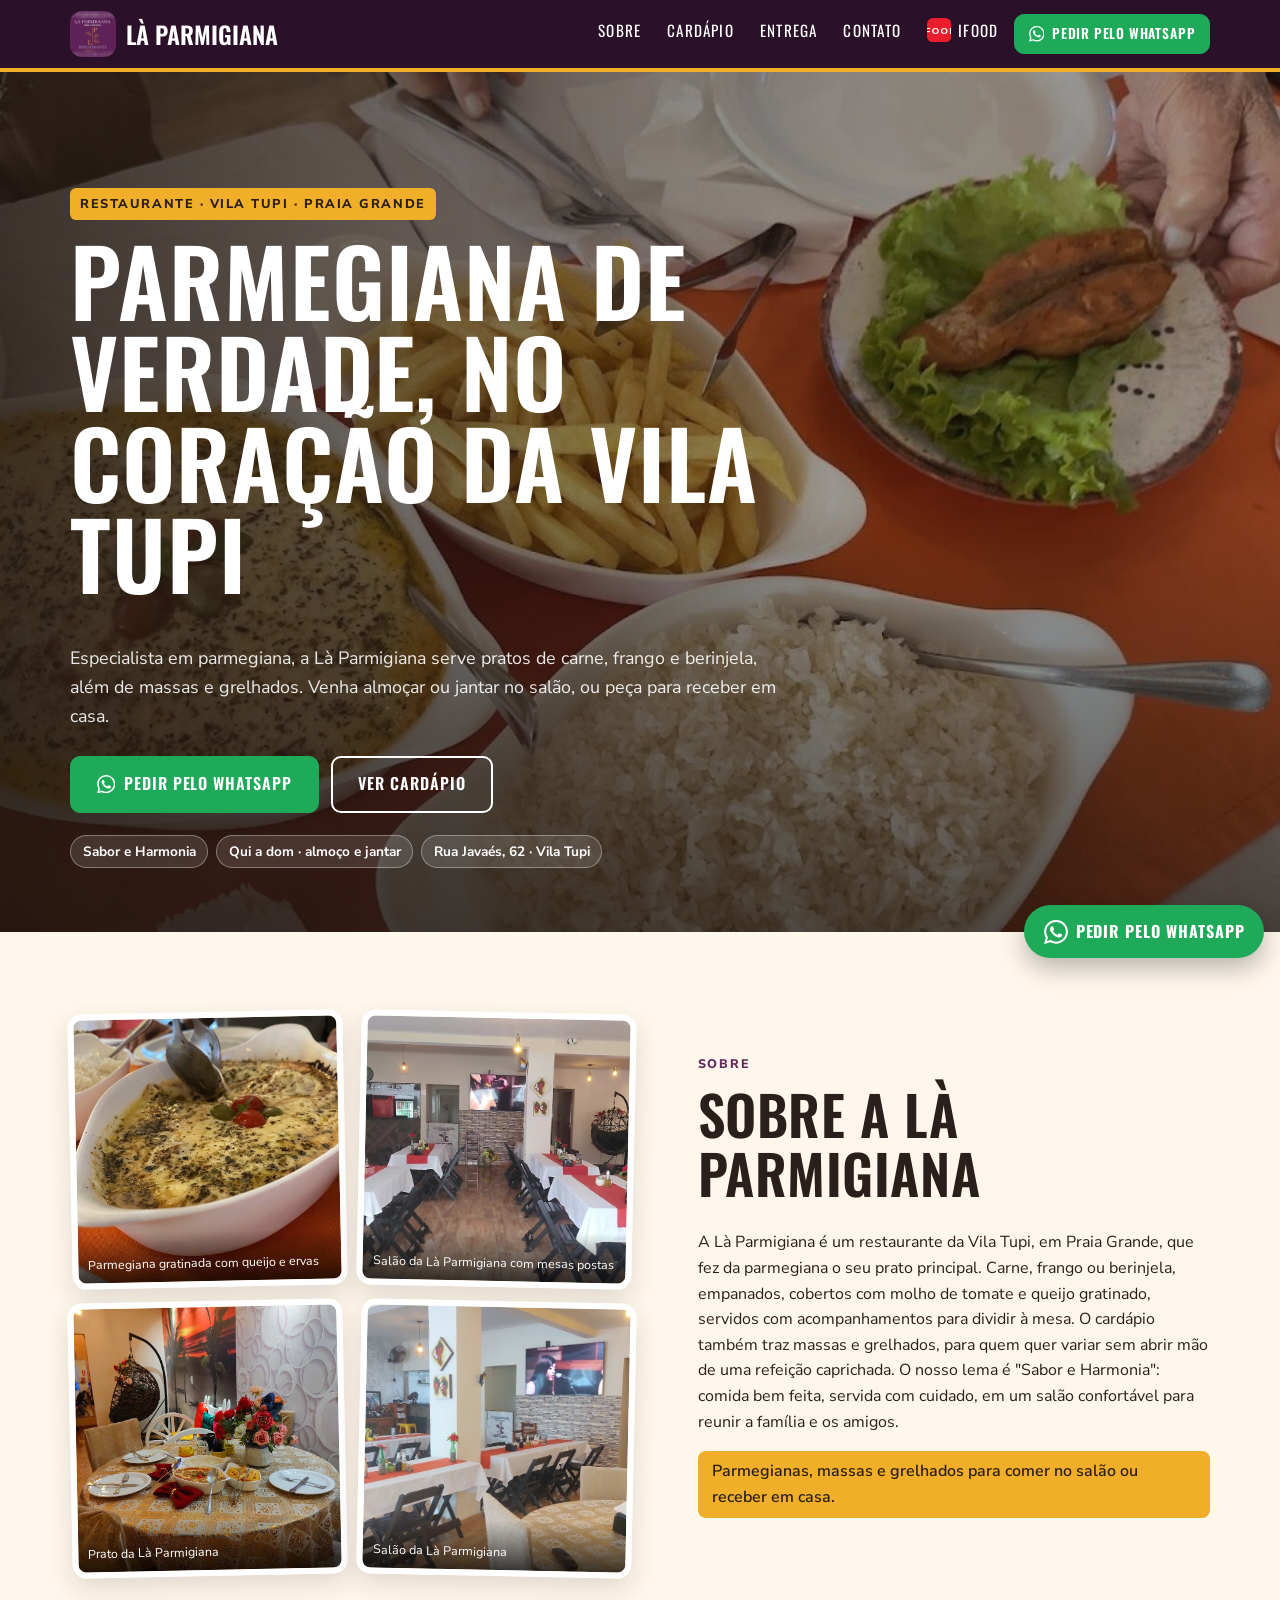
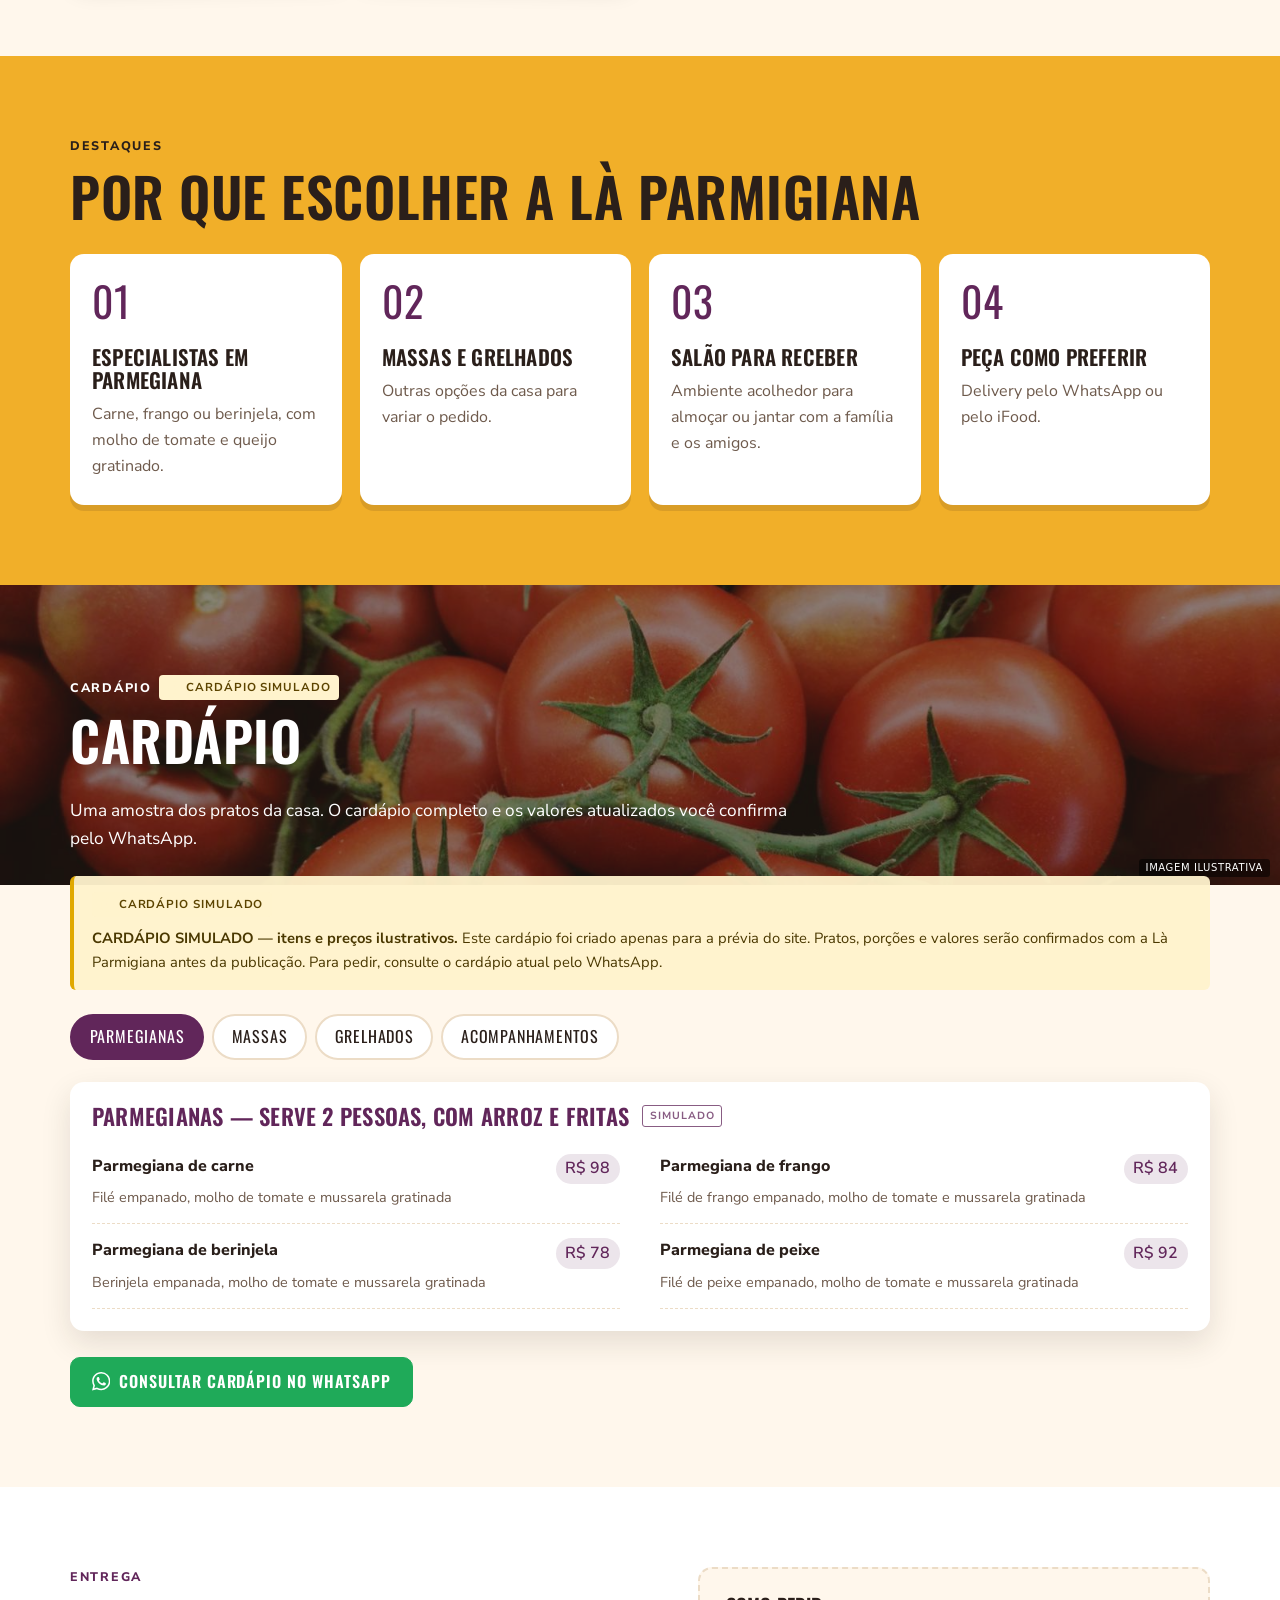
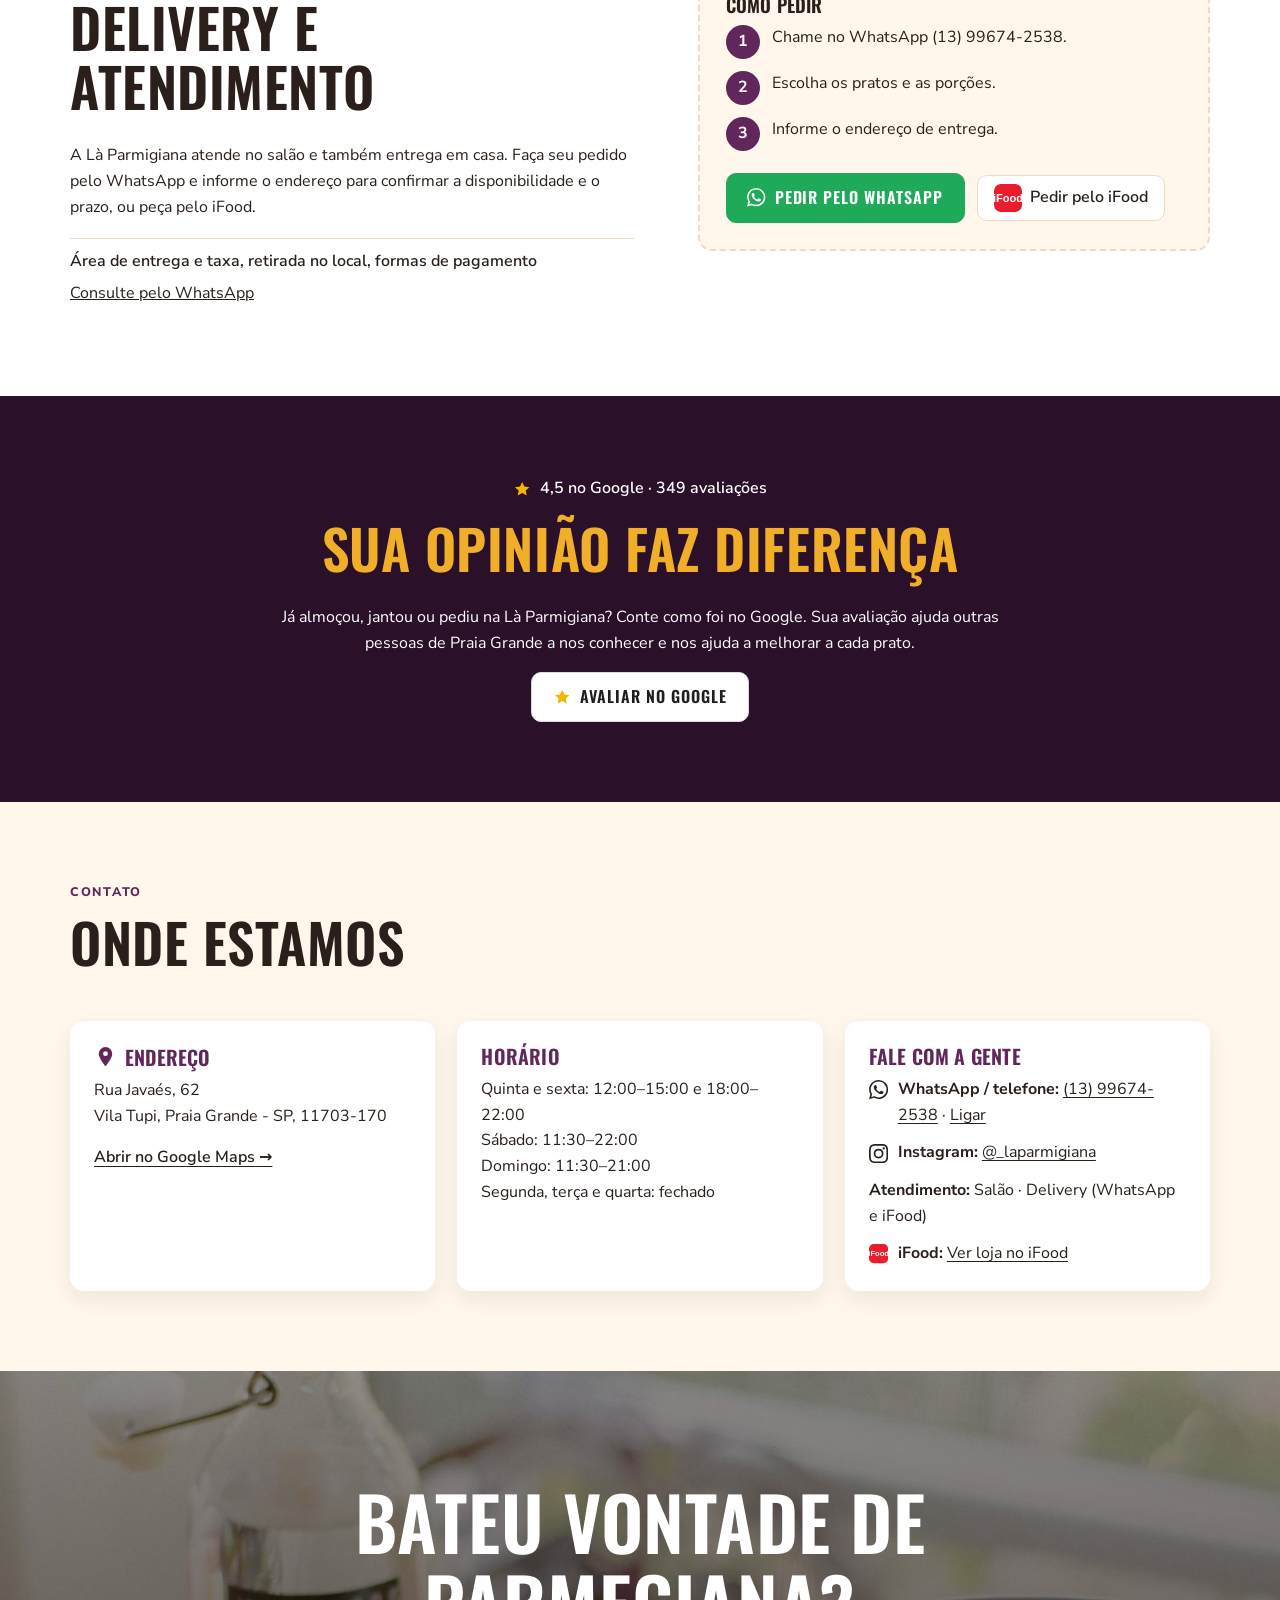
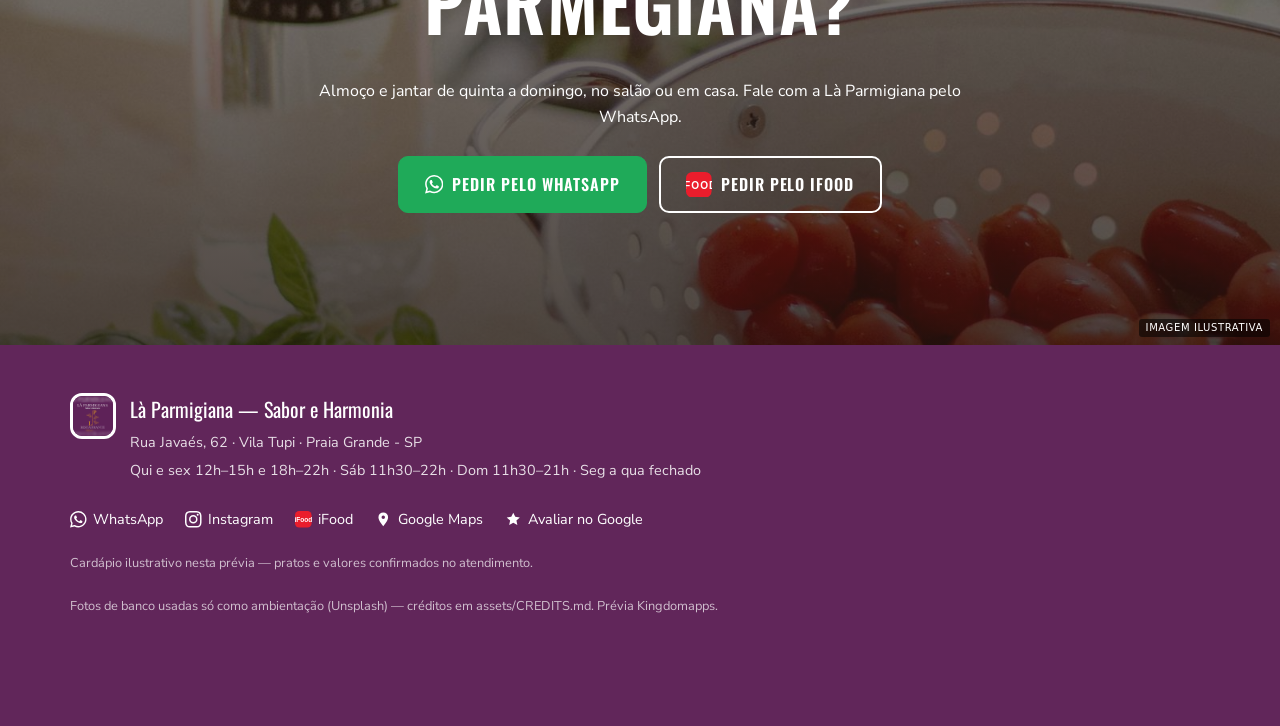
==== commit c4c43090: "fix: sem "A confirmar" visível — campos não confirmados viram "Consulte pelo WhatsApp" (link do WA)" ====
--- a/v2/index.html
+++ b/v2/index.html
@@ -82,7 +82,7 @@
       <p class="kicker">Entrega</p>
       <h2 id="ent-title">Delivery e atendimento</h2>
       <p>A Là Parmigiana atende no salão e também entrega em casa. Faça seu pedido pelo WhatsApp e informe o endereço para confirmar a disponibilidade e o prazo, ou peça pelo iFood.</p>
-      <dl class="kv"><div><dt>Área de entrega e taxa</dt><dd><span class="tbc">A confirmar</span></dd></div><div><dt>Retirada no local</dt><dd><span class="tbc">A confirmar</span></dd></div><div><dt>Formas de pagamento</dt><dd><span class="tbc">A confirmar</span></dd></div></dl>
+      <dl class="kv"><div><dt>Área de entrega e taxa, retirada no local, formas de pagamento</dt><dd><a href="https://wa.me/5513996742538?text=Ol%C3%A1%21%20Vim%20pelo%20site%20e%20gostaria%20de%20fazer%20um%20pedido." target="_blank" rel="noopener">Consulte pelo WhatsApp</a></dd></div></dl>
     </div>
     <div class="steps-box">
       <h3>Como pedir</h3><ol class="steps"><li>Chame no WhatsApp (13) 99674-2538.</li><li>Escolha os pratos e as porções.</li><li>Informe o endereço de entrega.</li></ol>
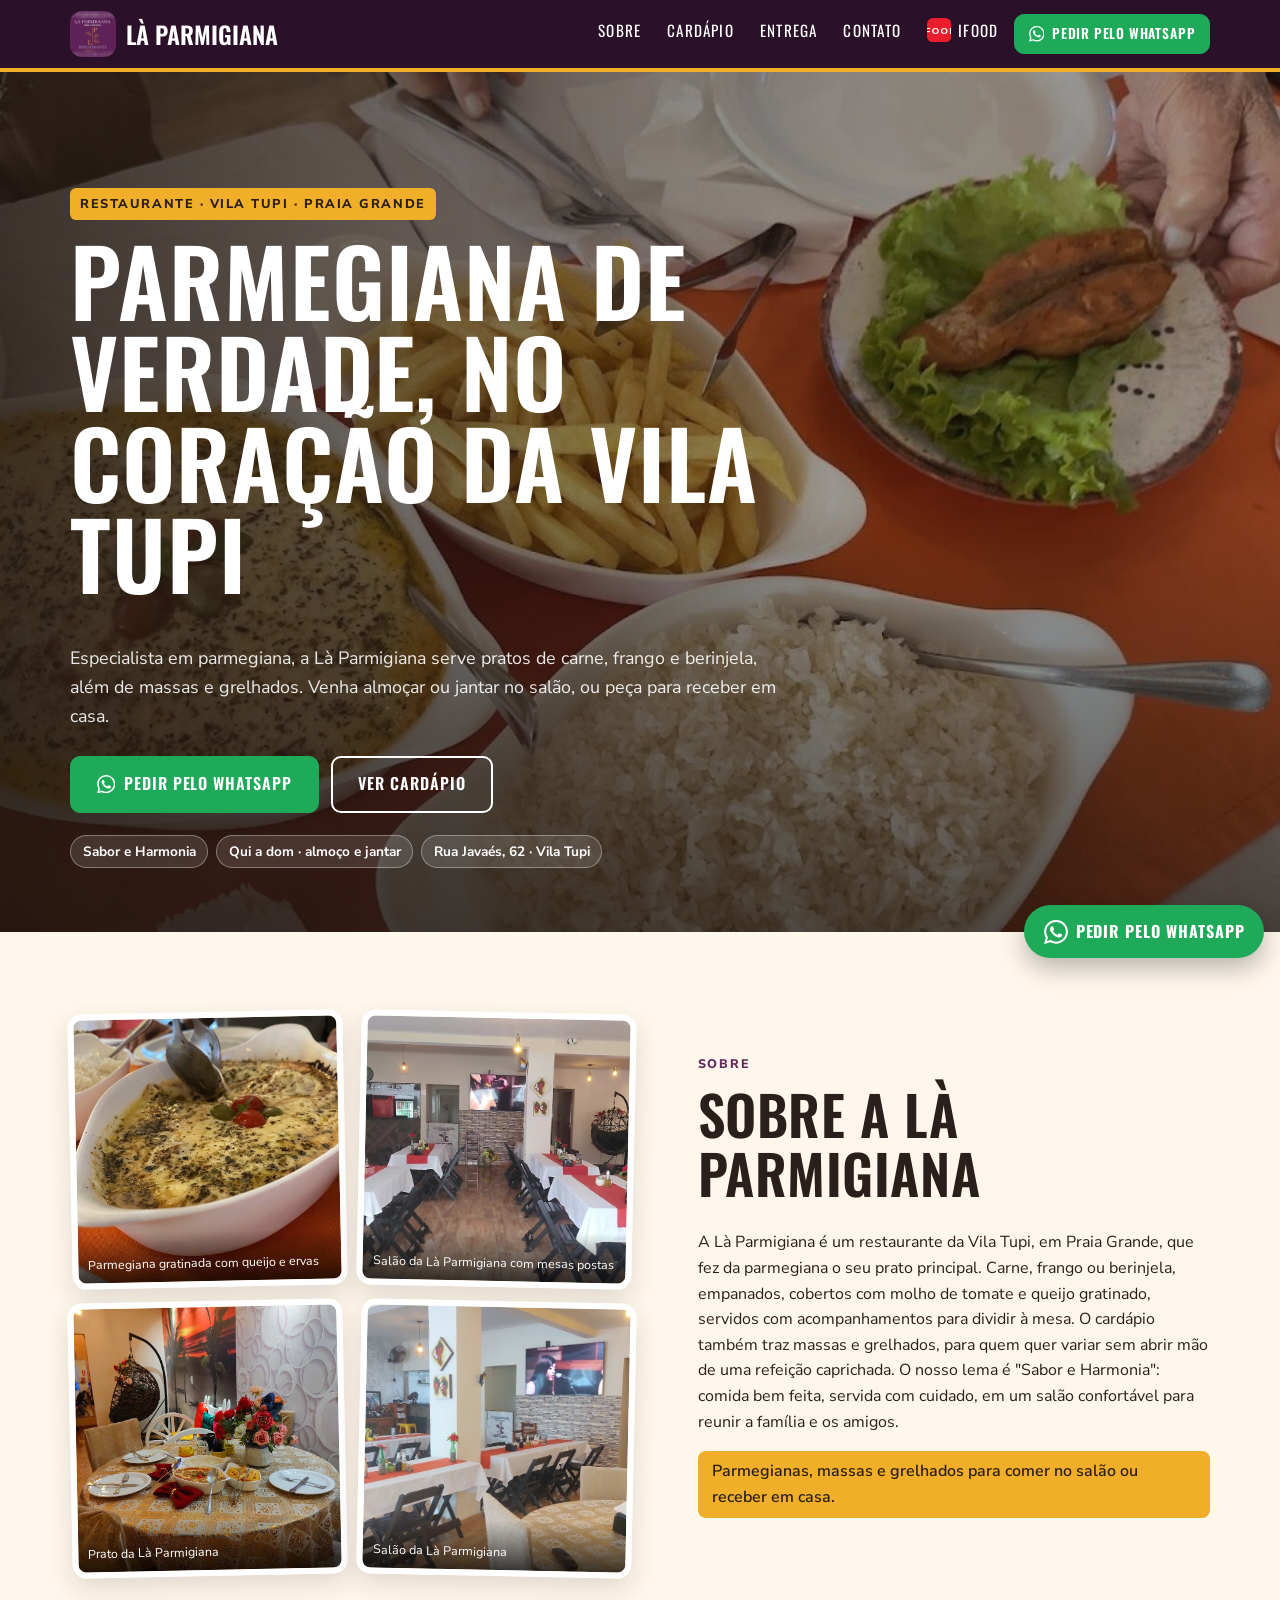
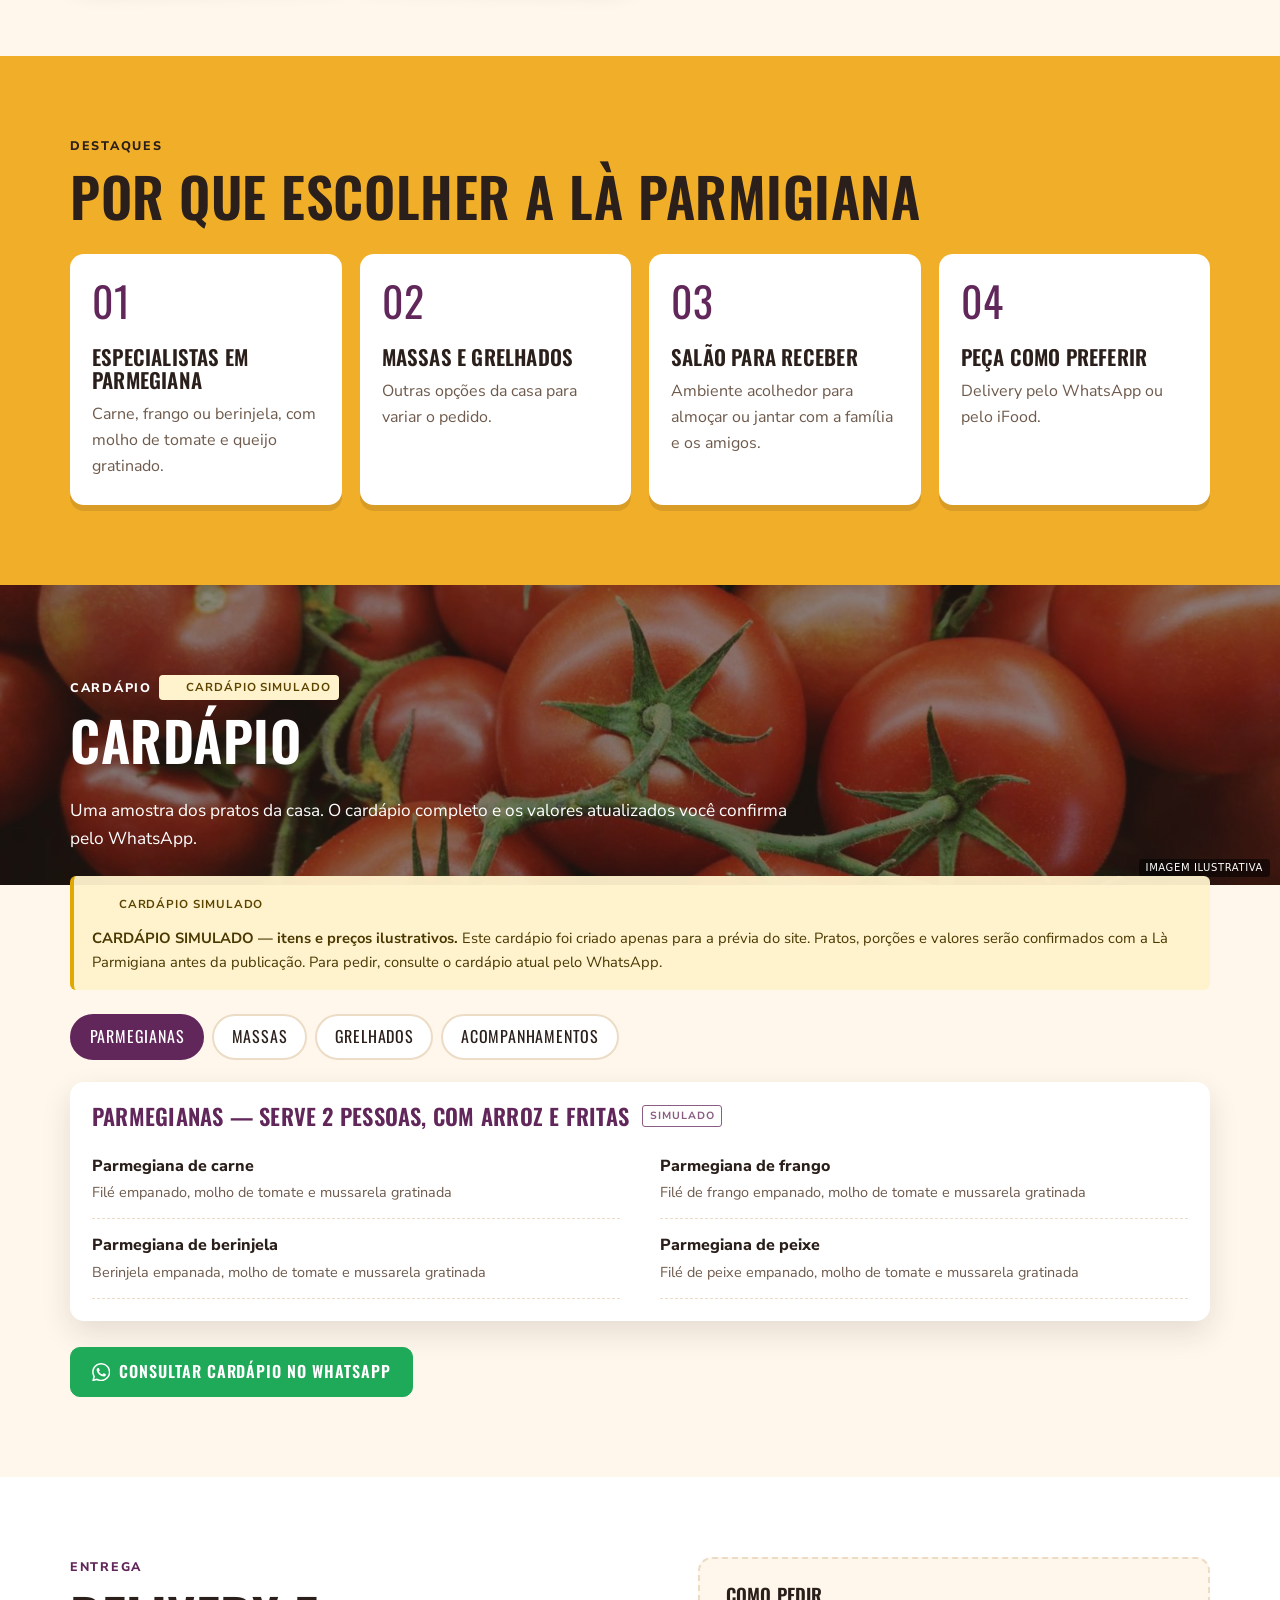
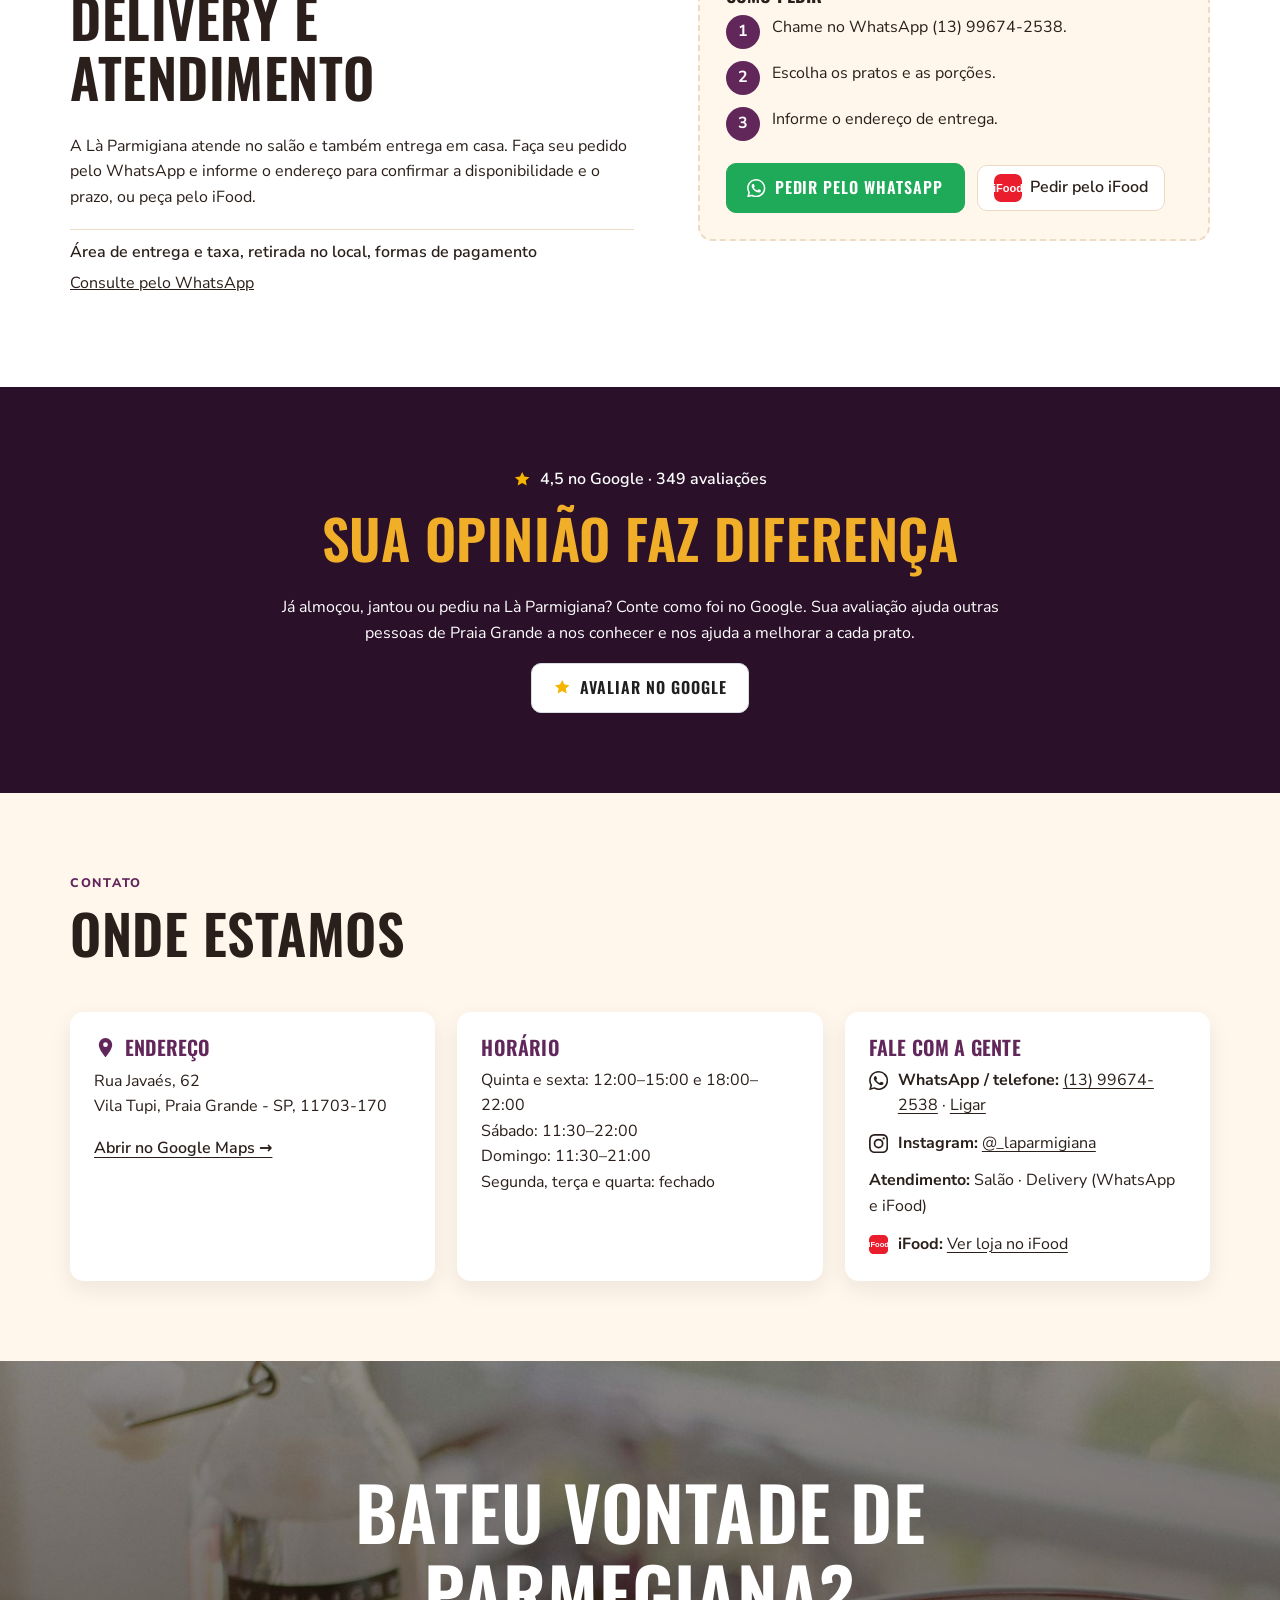
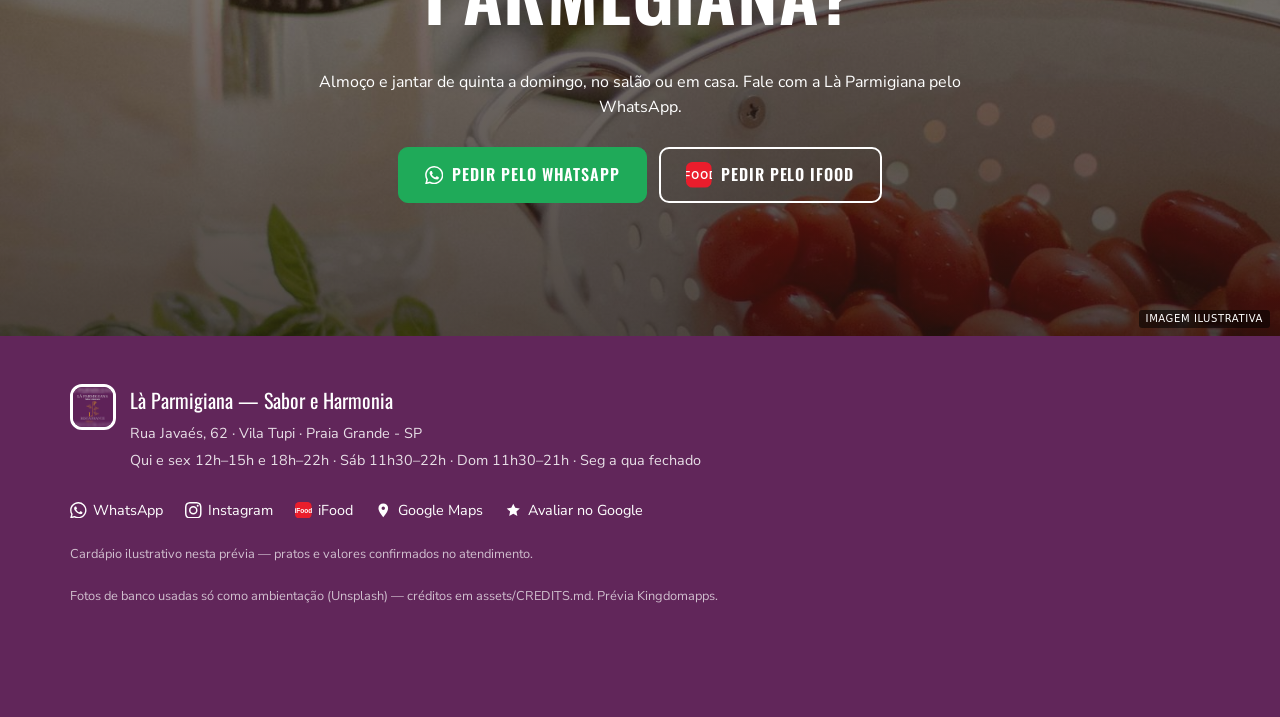
==== commit 9f63d772: "fix: cardápio simulado sem preços" ====
--- a/v2/index.html
+++ b/v2/index.html
@@ -72,7 +72,7 @@
     </div>
     <div class="sim-notice" role="note"><span class="sim-badge">Cardápio simulado</span><p><strong>CARDÁPIO SIMULADO — itens e preços ilustrativos.</strong> Este cardápio foi criado apenas para a prévia do site. Pratos, porções e valores serão confirmados com a Là Parmigiana antes da publicação. Para pedir, consulte o cardápio atual pelo WhatsApp.</p></div>
     <div class="menu-tabs" role="tablist" aria-label="Categorias do cardápio"><button type="button" role="tab" id="tab-0" aria-controls="menu-0" aria-selected="true">Parmegianas</button><button type="button" role="tab" id="tab-1" aria-controls="menu-1" aria-selected="false" tabindex="-1">Massas</button><button type="button" role="tab" id="tab-2" aria-controls="menu-2" aria-selected="false" tabindex="-1">Grelhados</button><button type="button" role="tab" id="tab-3" aria-controls="menu-3" aria-selected="false" tabindex="-1">Acompanhamentos</button></div>
-    <div class="menu-panel" role="tabpanel" id="menu-0" aria-labelledby="tab-0" tabindex="0"><h3 class="menu-cat">Parmegianas — serve 2 pessoas, com arroz e fritas <span class="sim-tag">Simulado</span></h3><ul class="menu-list"><li class="mi"><span class="mi-name">Parmegiana de carne</span><span class="mi-desc">Filé empanado, molho de tomate e mussarela gratinada</span><span class="mi-price">R$ 98</span></li><li class="mi"><span class="mi-name">Parmegiana de frango</span><span class="mi-desc">Filé de frango empanado, molho de tomate e mussarela gratinada</span><span class="mi-price">R$ 84</span></li><li class="mi"><span class="mi-name">Parmegiana de berinjela</span><span class="mi-desc">Berinjela empanada, molho de tomate e mussarela gratinada</span><span class="mi-price">R$ 78</span></li><li class="mi"><span class="mi-name">Parmegiana de peixe</span><span class="mi-desc">Filé de peixe empanado, molho de tomate e mussarela gratinada</span><span class="mi-price">R$ 92</span></li></ul></div><div class="menu-panel" role="tabpanel" id="menu-1" aria-labelledby="tab-1" tabindex="0" hidden><h3 class="menu-cat">Massas <span class="sim-tag">Simulado</span></h3><ul class="menu-list"><li class="mi"><span class="mi-name">Espaguete ao sugo</span><span class="mi-desc">Molho de tomate artesanal e manjericão</span><span class="mi-price">R$ 42</span></li><li class="mi"><span class="mi-name">Fettuccine à bolonhesa</span><span class="mi-desc">Molho de carne moída e tomate</span><span class="mi-price">R$ 48</span></li><li class="mi"><span class="mi-name">Talharim ao molho branco</span><span class="mi-desc">Molho branco cremoso e parmesão</span><span class="mi-price">R$ 46</span></li></ul></div><div class="menu-panel" role="tabpanel" id="menu-2" aria-labelledby="tab-2" tabindex="0" hidden><h3 class="menu-cat">Grelhados — com arroz e fritas <span class="sim-tag">Simulado</span></h3><ul class="menu-list"><li class="mi"><span class="mi-name">Filé de frango grelhado</span><span class="mi-desc">Filé de frango temperado na chapa</span><span class="mi-price">R$ 45</span></li><li class="mi"><span class="mi-name">Bife grelhado</span><span class="mi-desc">Corte bovino grelhado, acebolado opcional</span><span class="mi-price">R$ 58</span></li><li class="mi"><span class="mi-name">Salmão grelhado</span><span class="mi-desc">Posta de salmão grelhada com salada</span><span class="mi-price">R$ 72</span></li></ul></div><div class="menu-panel" role="tabpanel" id="menu-3" aria-labelledby="tab-3" tabindex="0" hidden><h3 class="menu-cat">Acompanhamentos <span class="sim-tag">Simulado</span></h3><ul class="menu-list"><li class="mi"><span class="mi-name">Arroz branco</span><span class="mi-price">R$ 12</span></li><li class="mi"><span class="mi-name">Batata frita</span><span class="mi-price">R$ 22</span></li><li class="mi"><span class="mi-name">Salada verde</span><span class="mi-price">R$ 16</span></li></ul></div>
+    <div class="menu-panel" role="tabpanel" id="menu-0" aria-labelledby="tab-0" tabindex="0"><h3 class="menu-cat">Parmegianas — serve 2 pessoas, com arroz e fritas <span class="sim-tag">Simulado</span></h3><ul class="menu-list"><li class="mi"><span class="mi-name">Parmegiana de carne</span><span class="mi-desc">Filé empanado, molho de tomate e mussarela gratinada</span></li><li class="mi"><span class="mi-name">Parmegiana de frango</span><span class="mi-desc">Filé de frango empanado, molho de tomate e mussarela gratinada</span></li><li class="mi"><span class="mi-name">Parmegiana de berinjela</span><span class="mi-desc">Berinjela empanada, molho de tomate e mussarela gratinada</span></li><li class="mi"><span class="mi-name">Parmegiana de peixe</span><span class="mi-desc">Filé de peixe empanado, molho de tomate e mussarela gratinada</span></li></ul></div><div class="menu-panel" role="tabpanel" id="menu-1" aria-labelledby="tab-1" tabindex="0" hidden><h3 class="menu-cat">Massas <span class="sim-tag">Simulado</span></h3><ul class="menu-list"><li class="mi"><span class="mi-name">Espaguete ao sugo</span><span class="mi-desc">Molho de tomate artesanal e manjericão</span></li><li class="mi"><span class="mi-name">Fettuccine à bolonhesa</span><span class="mi-desc">Molho de carne moída e tomate</span></li><li class="mi"><span class="mi-name">Talharim ao molho branco</span><span class="mi-desc">Molho branco cremoso e parmesão</span></li></ul></div><div class="menu-panel" role="tabpanel" id="menu-2" aria-labelledby="tab-2" tabindex="0" hidden><h3 class="menu-cat">Grelhados — com arroz e fritas <span class="sim-tag">Simulado</span></h3><ul class="menu-list"><li class="mi"><span class="mi-name">Filé de frango grelhado</span><span class="mi-desc">Filé de frango temperado na chapa</span></li><li class="mi"><span class="mi-name">Bife grelhado</span><span class="mi-desc">Corte bovino grelhado, acebolado opcional</span></li><li class="mi"><span class="mi-name">Salmão grelhado</span><span class="mi-desc">Posta de salmão grelhada com salada</span></li></ul></div><div class="menu-panel" role="tabpanel" id="menu-3" aria-labelledby="tab-3" tabindex="0" hidden><h3 class="menu-cat">Acompanhamentos <span class="sim-tag">Simulado</span></h3><ul class="menu-list"><li class="mi"><span class="mi-name">Arroz branco</span></li><li class="mi"><span class="mi-name">Batata frita</span></li><li class="mi"><span class="mi-name">Salada verde</span></li></ul></div>
     <div class="menu-cta"><a class="btn btn-wa" href="https://wa.me/5513996742538?text=Ol%C3%A1%21%20Vim%20pelo%20site%20e%20gostaria%20de%20fazer%20um%20pedido." target="_blank" rel="noopener"><svg viewBox="0 0 24 24" aria-hidden="true" focusable="false"><path fill="currentColor" d="M17.47 14.38c-.3-.15-1.76-.87-2.03-.97-.27-.1-.47-.15-.67.15-.2.3-.77.97-.94 1.16-.17.2-.35.22-.64.07-.3-.15-1.26-.46-2.39-1.47-.88-.79-1.48-1.76-1.65-2.06-.17-.3-.02-.46.13-.6.13-.14.3-.35.45-.52.15-.17.2-.3.3-.5.1-.2.05-.37-.03-.52-.07-.15-.67-1.61-.92-2.2-.24-.58-.49-.5-.67-.51h-.57c-.2 0-.52.07-.8.37-.27.3-1.04 1.02-1.04 2.48s1.07 2.88 1.21 3.07c.15.2 2.1 3.2 5.08 4.49.71.31 1.26.49 1.7.63.71.22 1.36.19 1.87.12.57-.09 1.76-.72 2-1.41.25-.7.25-1.29.18-1.41-.08-.13-.27-.2-.57-.35zM12.05 21.78a9.87 9.87 0 0 1-5.03-1.38l-.36-.21-3.74.98 1-3.65-.24-.37a9.86 9.86 0 0 1-1.51-5.26c0-5.45 4.44-9.88 9.89-9.88 2.64 0 5.12 1.03 6.99 2.9a9.83 9.83 0 0 1 2.89 6.99c0 5.45-4.44 9.88-9.89 9.88zm8.41-18.3A11.82 11.82 0 0 0 12.05 0C5.5 0 .16 5.34.16 11.89c0 2.1.55 4.14 1.59 5.95L.06 24l6.3-1.65a11.88 11.88 0 0 0 5.69 1.45c6.55 0 11.89-5.34 11.89-11.89 0-3.18-1.24-6.17-3.48-8.41z"/></svg><span>Consultar cardápio no WhatsApp</span></a></div>
   </div>
 </section>
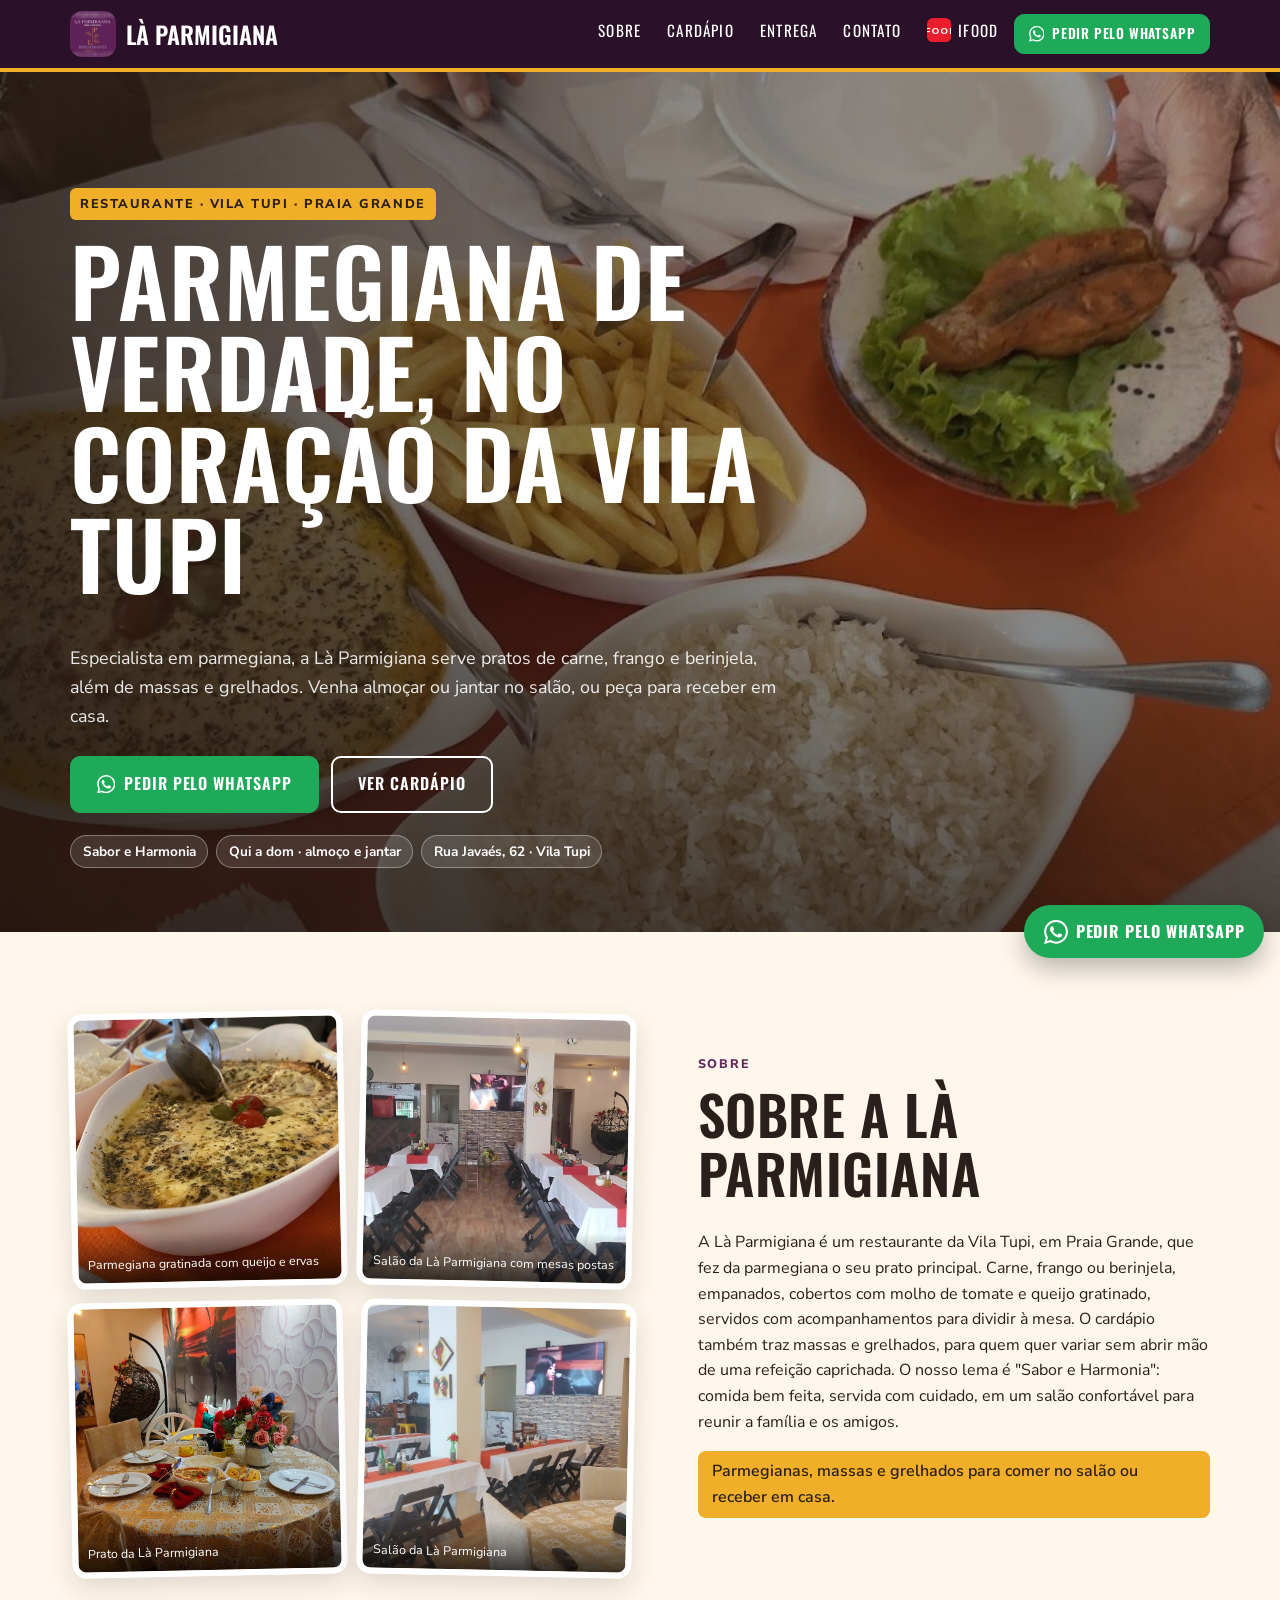
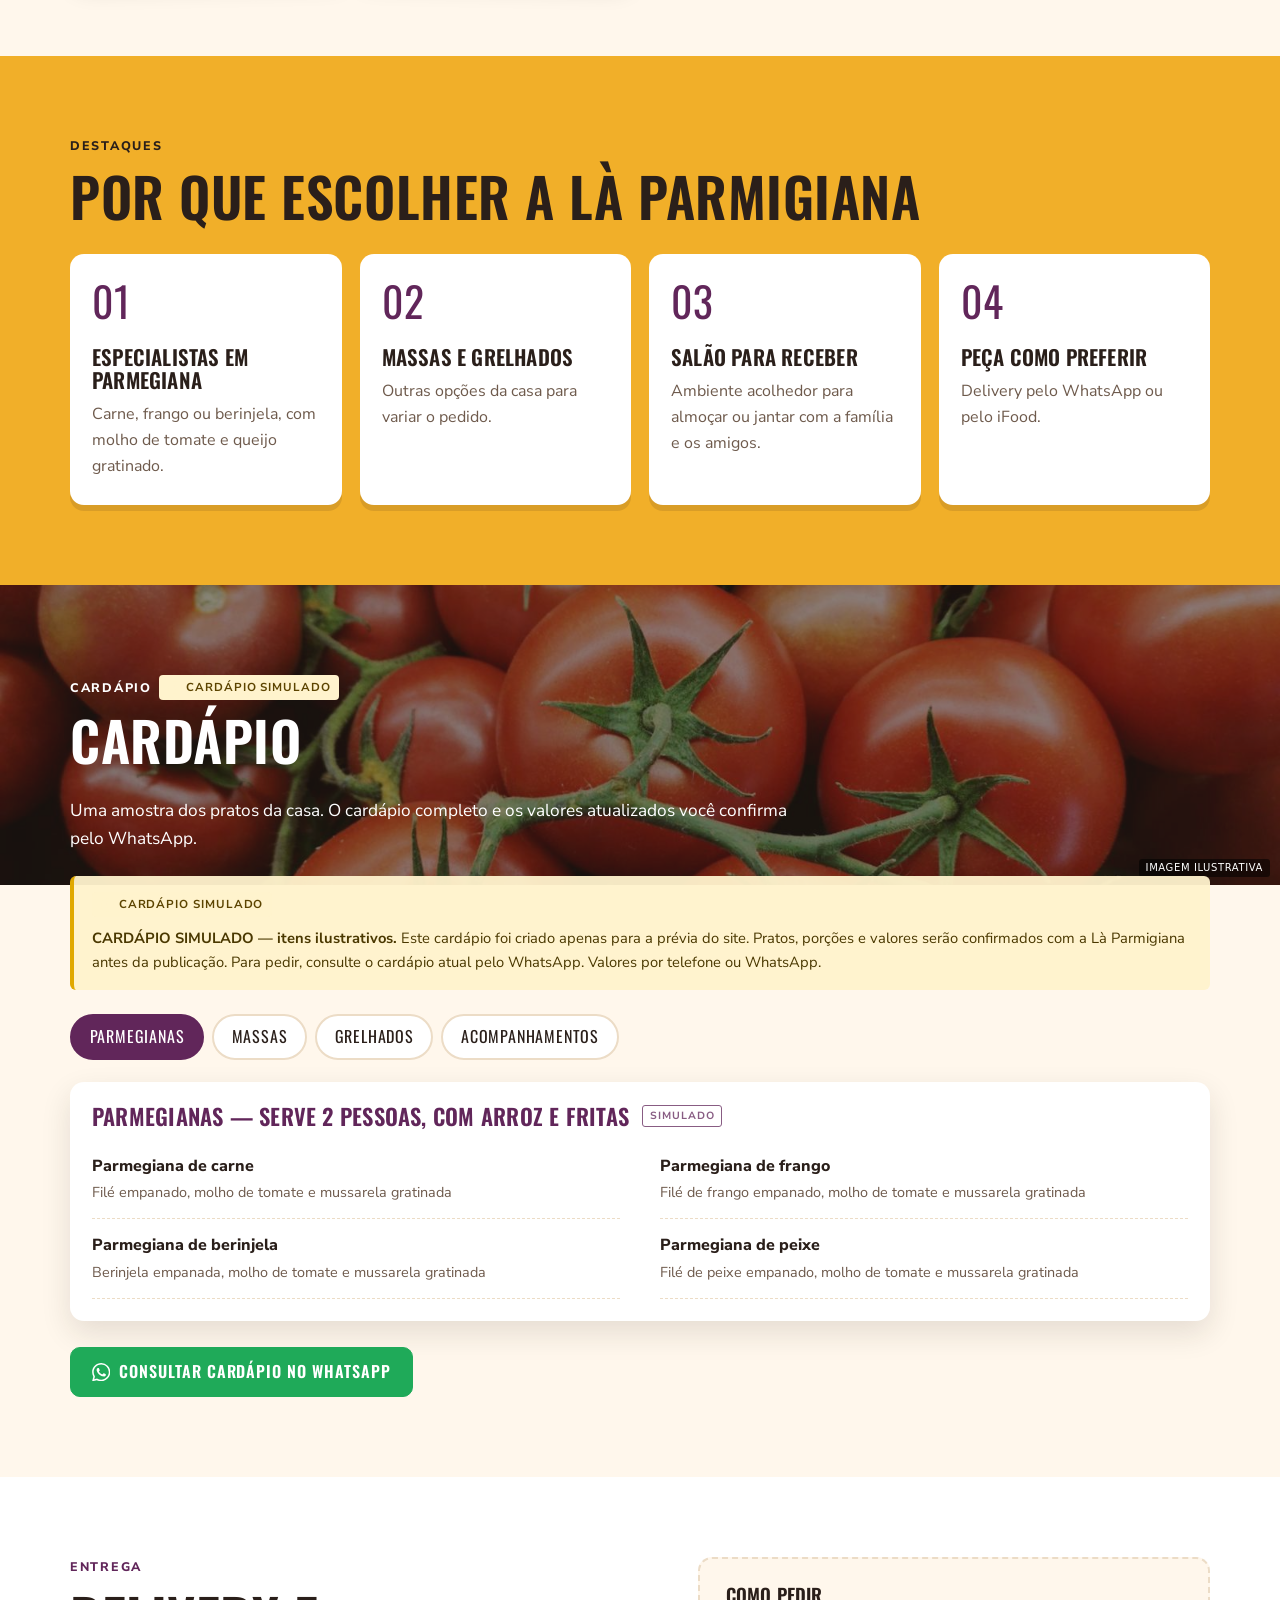
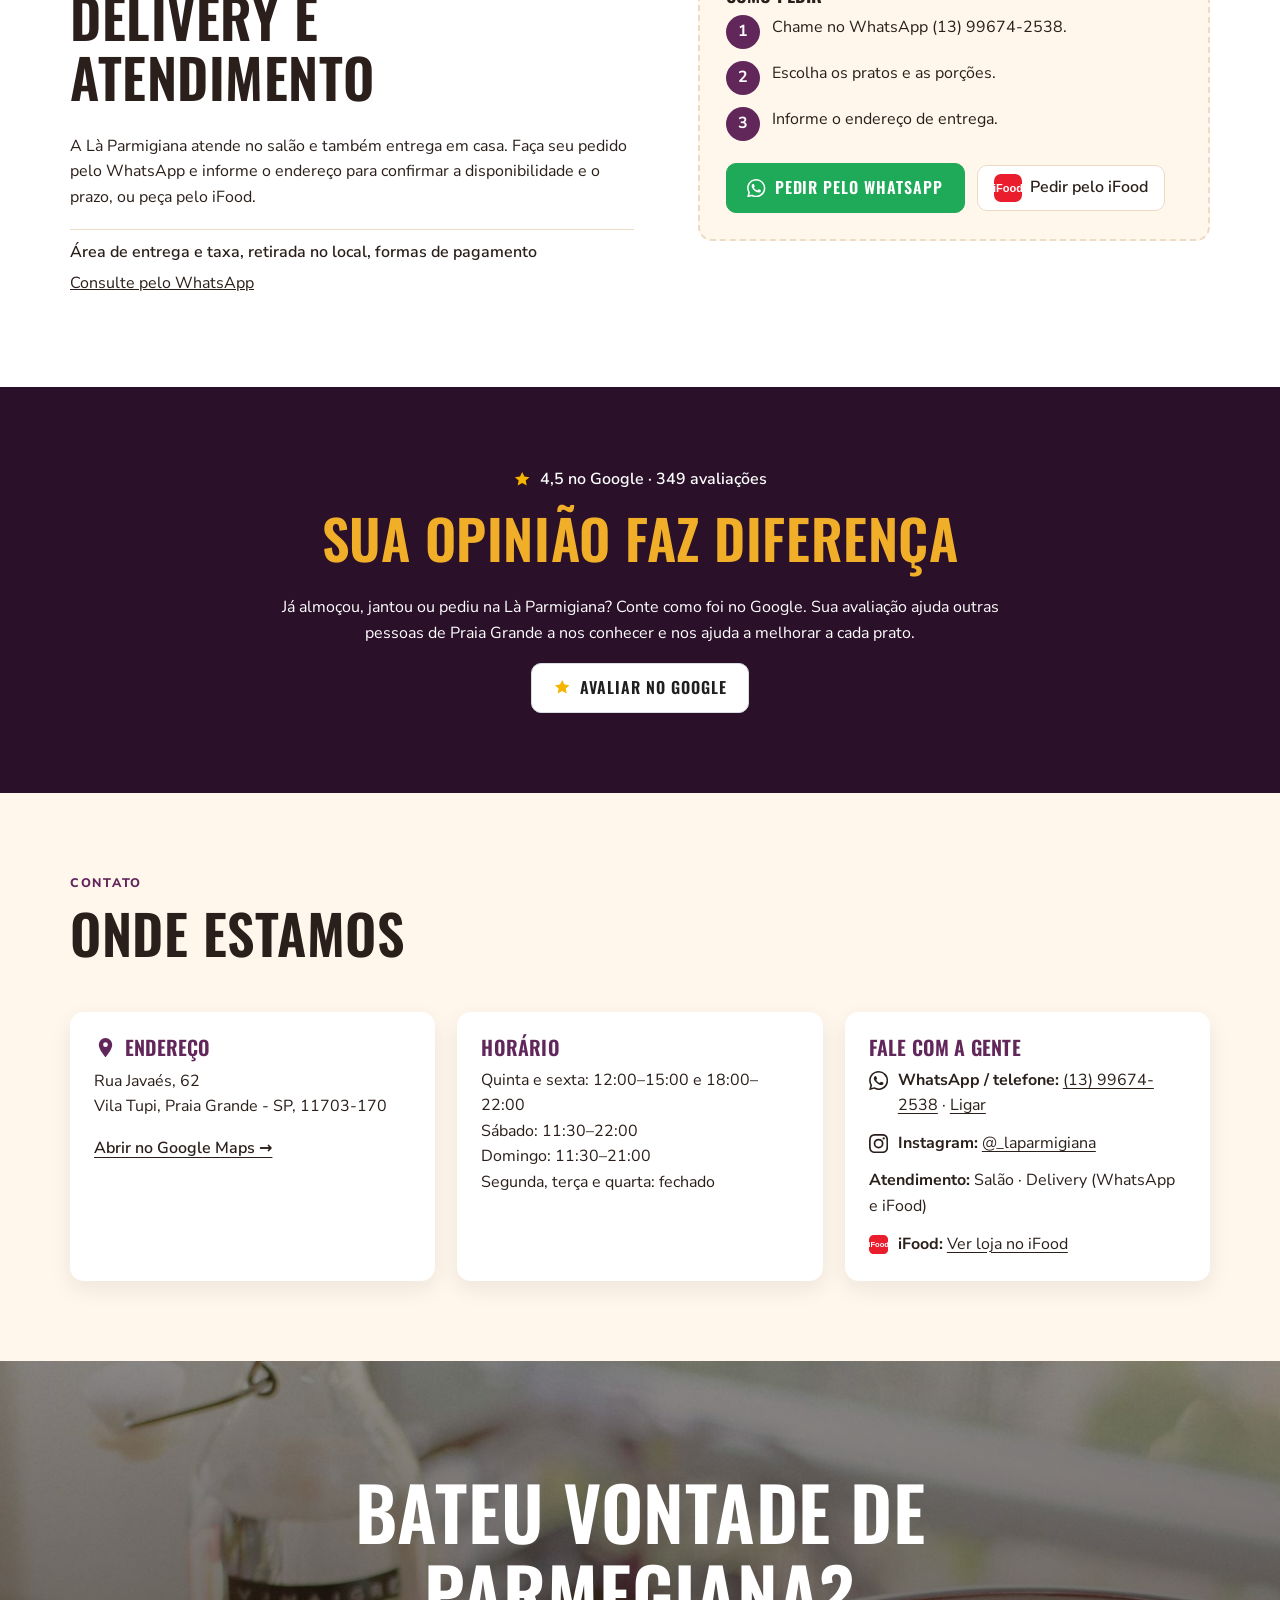
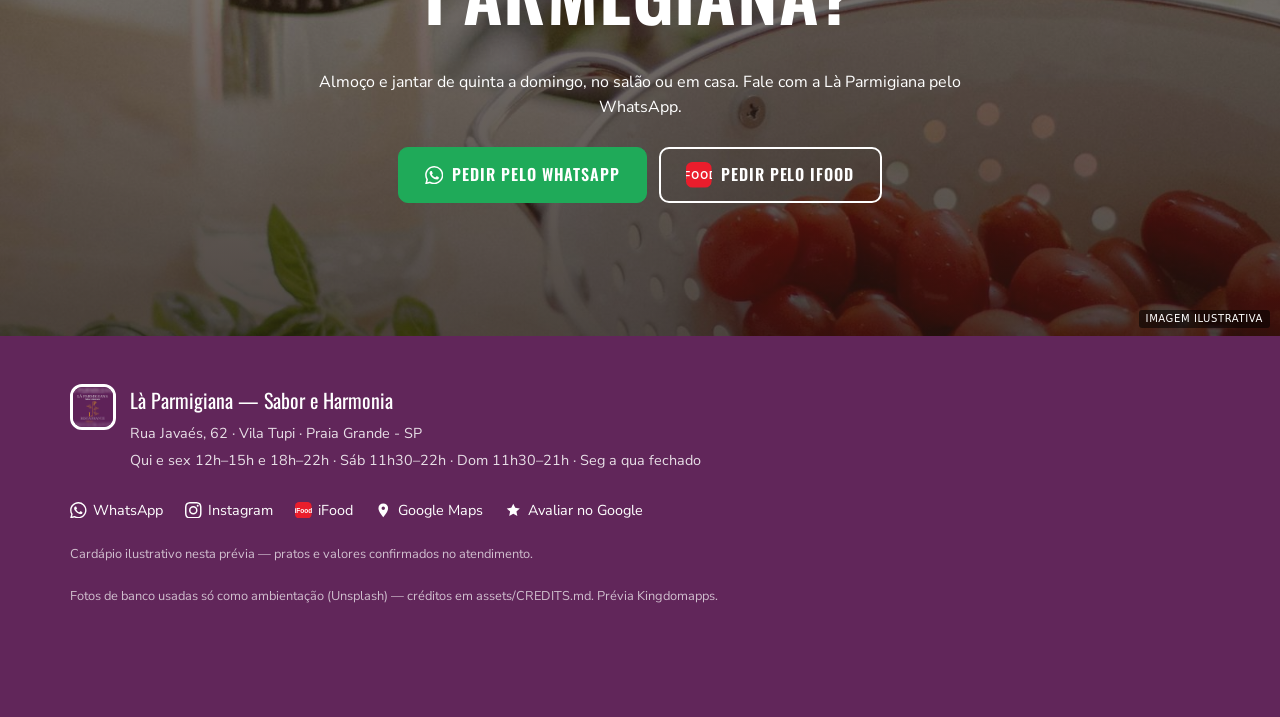
==== commit a524eb77: "copy: aviso do cardápio simulado — itens ilustrativos; valores por telefone ou WhatsApp" ====
--- a/v2/index.html
+++ b/v2/index.html
@@ -70,7 +70,7 @@
       <h2 id="menu-title">Cardápio</h2>
       <p class="lead">Uma amostra dos pratos da casa. O cardápio completo e os valores atualizados você confirma pelo WhatsApp.</p>
     </div>
-    <div class="sim-notice" role="note"><span class="sim-badge">Cardápio simulado</span><p><strong>CARDÁPIO SIMULADO — itens e preços ilustrativos.</strong> Este cardápio foi criado apenas para a prévia do site. Pratos, porções e valores serão confirmados com a Là Parmigiana antes da publicação. Para pedir, consulte o cardápio atual pelo WhatsApp.</p></div>
+    <div class="sim-notice" role="note"><span class="sim-badge">Cardápio simulado</span><p><strong>CARDÁPIO SIMULADO — itens ilustrativos.</strong> Este cardápio foi criado apenas para a prévia do site. Pratos, porções e valores serão confirmados com a Là Parmigiana antes da publicação. Para pedir, consulte o cardápio atual pelo WhatsApp. Valores por telefone ou WhatsApp.</p></div>
     <div class="menu-tabs" role="tablist" aria-label="Categorias do cardápio"><button type="button" role="tab" id="tab-0" aria-controls="menu-0" aria-selected="true">Parmegianas</button><button type="button" role="tab" id="tab-1" aria-controls="menu-1" aria-selected="false" tabindex="-1">Massas</button><button type="button" role="tab" id="tab-2" aria-controls="menu-2" aria-selected="false" tabindex="-1">Grelhados</button><button type="button" role="tab" id="tab-3" aria-controls="menu-3" aria-selected="false" tabindex="-1">Acompanhamentos</button></div>
     <div class="menu-panel" role="tabpanel" id="menu-0" aria-labelledby="tab-0" tabindex="0"><h3 class="menu-cat">Parmegianas — serve 2 pessoas, com arroz e fritas <span class="sim-tag">Simulado</span></h3><ul class="menu-list"><li class="mi"><span class="mi-name">Parmegiana de carne</span><span class="mi-desc">Filé empanado, molho de tomate e mussarela gratinada</span></li><li class="mi"><span class="mi-name">Parmegiana de frango</span><span class="mi-desc">Filé de frango empanado, molho de tomate e mussarela gratinada</span></li><li class="mi"><span class="mi-name">Parmegiana de berinjela</span><span class="mi-desc">Berinjela empanada, molho de tomate e mussarela gratinada</span></li><li class="mi"><span class="mi-name">Parmegiana de peixe</span><span class="mi-desc">Filé de peixe empanado, molho de tomate e mussarela gratinada</span></li></ul></div><div class="menu-panel" role="tabpanel" id="menu-1" aria-labelledby="tab-1" tabindex="0" hidden><h3 class="menu-cat">Massas <span class="sim-tag">Simulado</span></h3><ul class="menu-list"><li class="mi"><span class="mi-name">Espaguete ao sugo</span><span class="mi-desc">Molho de tomate artesanal e manjericão</span></li><li class="mi"><span class="mi-name">Fettuccine à bolonhesa</span><span class="mi-desc">Molho de carne moída e tomate</span></li><li class="mi"><span class="mi-name">Talharim ao molho branco</span><span class="mi-desc">Molho branco cremoso e parmesão</span></li></ul></div><div class="menu-panel" role="tabpanel" id="menu-2" aria-labelledby="tab-2" tabindex="0" hidden><h3 class="menu-cat">Grelhados — com arroz e fritas <span class="sim-tag">Simulado</span></h3><ul class="menu-list"><li class="mi"><span class="mi-name">Filé de frango grelhado</span><span class="mi-desc">Filé de frango temperado na chapa</span></li><li class="mi"><span class="mi-name">Bife grelhado</span><span class="mi-desc">Corte bovino grelhado, acebolado opcional</span></li><li class="mi"><span class="mi-name">Salmão grelhado</span><span class="mi-desc">Posta de salmão grelhada com salada</span></li></ul></div><div class="menu-panel" role="tabpanel" id="menu-3" aria-labelledby="tab-3" tabindex="0" hidden><h3 class="menu-cat">Acompanhamentos <span class="sim-tag">Simulado</span></h3><ul class="menu-list"><li class="mi"><span class="mi-name">Arroz branco</span></li><li class="mi"><span class="mi-name">Batata frita</span></li><li class="mi"><span class="mi-name">Salada verde</span></li></ul></div>
     <div class="menu-cta"><a class="btn btn-wa" href="https://wa.me/5513996742538?text=Ol%C3%A1%21%20Vim%20pelo%20site%20e%20gostaria%20de%20fazer%20um%20pedido." target="_blank" rel="noopener"><svg viewBox="0 0 24 24" aria-hidden="true" focusable="false"><path fill="currentColor" d="M17.47 14.38c-.3-.15-1.76-.87-2.03-.97-.27-.1-.47-.15-.67.15-.2.3-.77.97-.94 1.16-.17.2-.35.22-.64.07-.3-.15-1.26-.46-2.39-1.47-.88-.79-1.48-1.76-1.65-2.06-.17-.3-.02-.46.13-.6.13-.14.3-.35.45-.52.15-.17.2-.3.3-.5.1-.2.05-.37-.03-.52-.07-.15-.67-1.61-.92-2.2-.24-.58-.49-.5-.67-.51h-.57c-.2 0-.52.07-.8.37-.27.3-1.04 1.02-1.04 2.48s1.07 2.88 1.21 3.07c.15.2 2.1 3.2 5.08 4.49.71.31 1.26.49 1.7.63.71.22 1.36.19 1.87.12.57-.09 1.76-.72 2-1.41.25-.7.25-1.29.18-1.41-.08-.13-.27-.2-.57-.35zM12.05 21.78a9.87 9.87 0 0 1-5.03-1.38l-.36-.21-3.74.98 1-3.65-.24-.37a9.86 9.86 0 0 1-1.51-5.26c0-5.45 4.44-9.88 9.89-9.88 2.64 0 5.12 1.03 6.99 2.9a9.83 9.83 0 0 1 2.89 6.99c0 5.45-4.44 9.88-9.89 9.88zm8.41-18.3A11.82 11.82 0 0 0 12.05 0C5.5 0 .16 5.34.16 11.89c0 2.1.55 4.14 1.59 5.95L.06 24l6.3-1.65a11.88 11.88 0 0 0 5.69 1.45c6.55 0 11.89-5.34 11.89-11.89 0-3.18-1.24-6.17-3.48-8.41z"/></svg><span>Consultar cardápio no WhatsApp</span></a></div>
